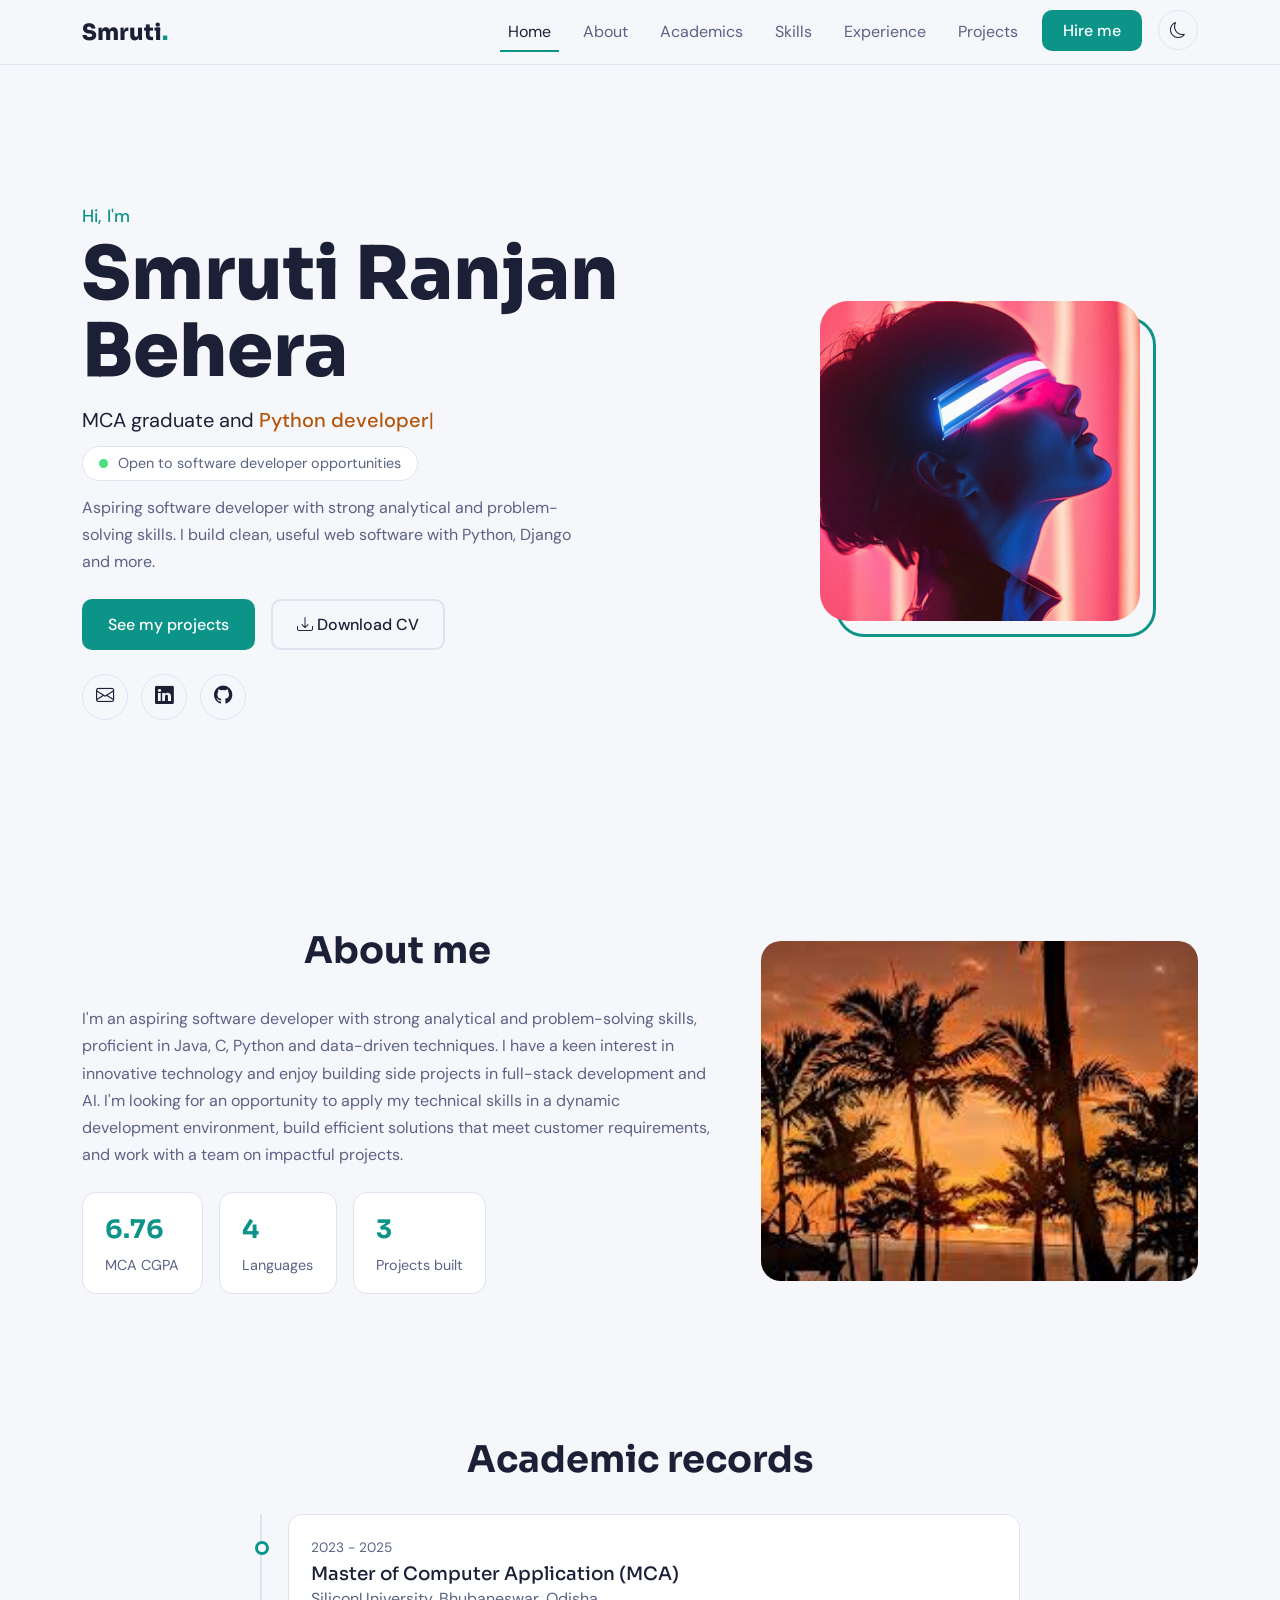
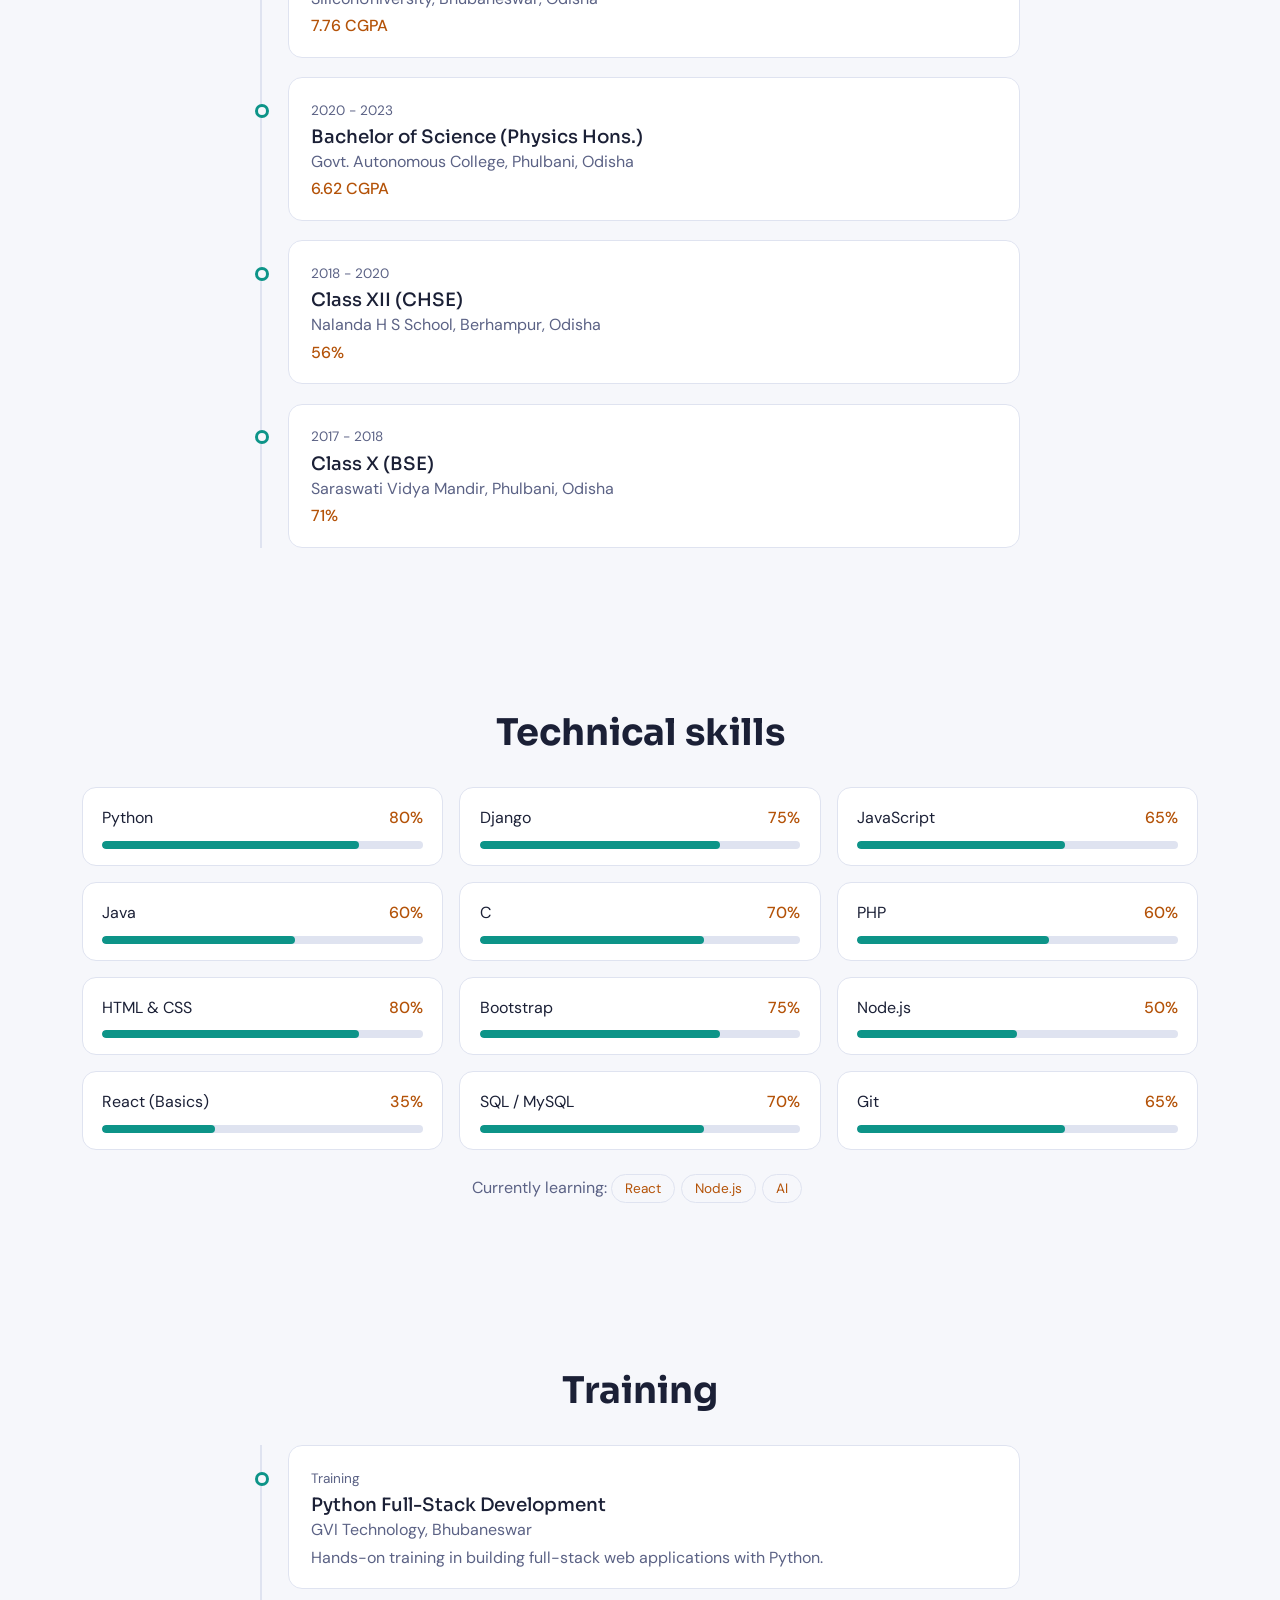
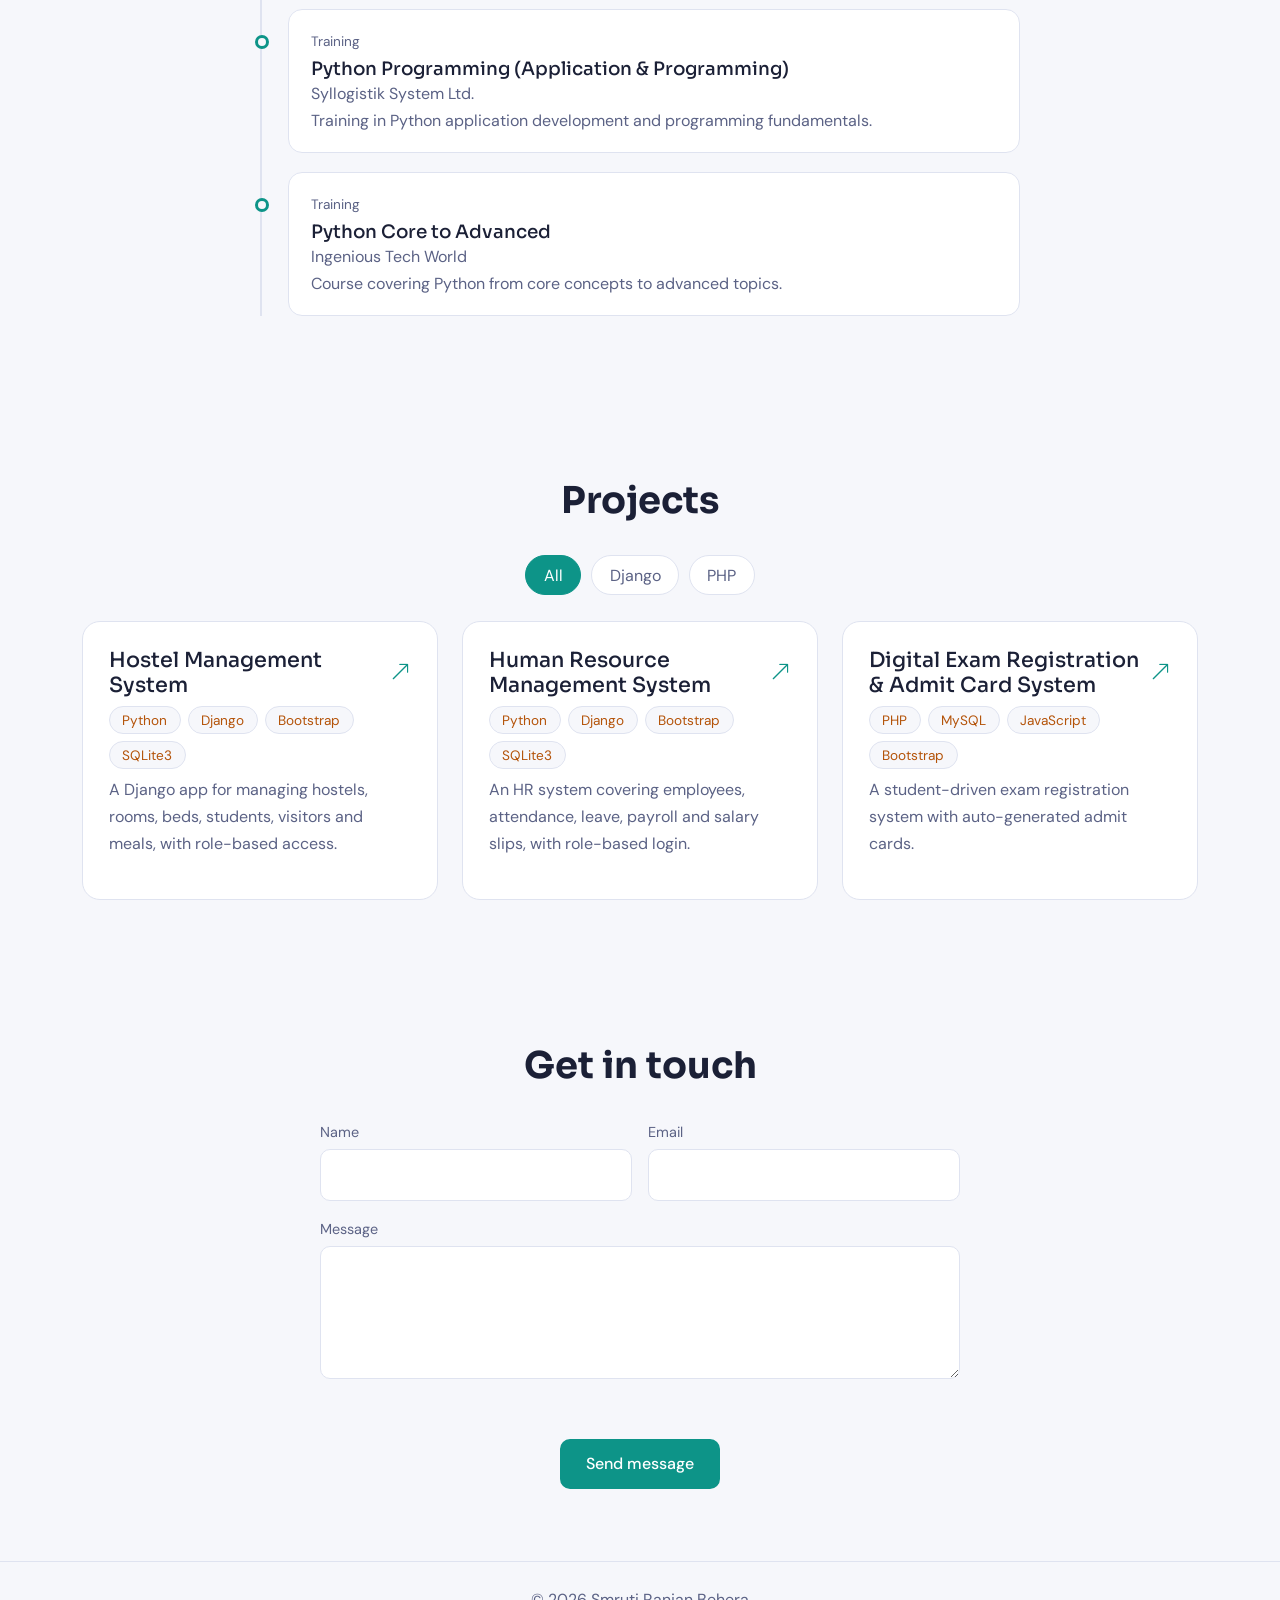
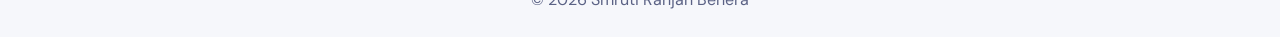
==== index.html @ 293eb4f3 "Add files via upload" ====
<!DOCTYPE html>
<html lang="en">
<head>
  <meta charset="UTF-8">
  <meta name="viewport" content="width=device-width, initial-scale=1.0">
  <title>Smruti Ranjan Behera | Portfolio</title>
  <meta name="description" content="Portfolio of Smruti Ranjan Behera: MCA graduate and aspiring software developer. Projects, skills and contact details.">
  <meta property="og:type" content="website">
  <meta property="og:title" content="Smruti Ranjan Behera | Portfolio">
  <meta property="og:description" content="MCA graduate and aspiring software developer. See my projects and get in touch.">
  <meta property="og:image" content="https://YOUR-SITE-URL/VR.jpg"> <!-- replace with your full site URL -->
  <meta name="theme-color" content="#0f1220">
  <link rel="icon" href="data:image/svg+xml,%3Csvg xmlns='http://www.w3.org/2000/svg' viewBox='0 0 100 100'%3E%3Crect width='100' height='100' rx='24' fill='%230f1220'/%3E%3Ctext x='50' y='68' font-size='58' font-family='Arial' font-weight='700' text-anchor='middle' fill='%235eead4'%3ES%3C/text%3E%3C/svg%3E">
  <link rel="preconnect" href="https://fonts.googleapis.com">
  <link rel="preconnect" href="https://fonts.gstatic.com" crossorigin>
  <link href="https://fonts.googleapis.com/css2?family=DM+Sans:wght@400;500&family=Sora:wght@600;700;800&display=swap" rel="stylesheet">
  <link href="https://cdn.jsdelivr.net/npm/bootstrap@5.3.3/dist/css/bootstrap.min.css" rel="stylesheet" integrity="sha384-QWTKZyjpPEjISv5WaRU9OFeRpok6YctnYmDr5pNlyT2bRjXh0JMhjY6hW+ALEwIH" crossorigin="anonymous">
  <link rel="stylesheet" href="https://cdn.jsdelivr.net/npm/bootstrap-icons@1.11.3/font/bootstrap-icons.min.css">
  <link rel="stylesheet" href="style.css">
</head>
<body>
  <nav class="navbar navbar-expand-lg sticky-top site-nav">
    <div class="container">
      <a class="navbar-brand" href="#home">Smruti<span>.</span></a>
      <button class="navbar-toggler" type="button" data-bs-toggle="collapse" data-bs-target="#nav" aria-controls="nav" aria-expanded="false" aria-label="Toggle navigation"><i class="bi bi-list"></i></button>
      <div class="collapse navbar-collapse" id="nav">
        <ul class="navbar-nav ms-auto gap-lg-3">
          <li class="nav-item"><a class="nav-link" href="#home">Home</a></li>
          <li class="nav-item"><a class="nav-link" href="#about">About</a></li>
          <li class="nav-item"><a class="nav-link" href="#academic">Academics</a></li>
          <li class="nav-item"><a class="nav-link" href="#skill">Skills</a></li>
          <li class="nav-item"><a class="nav-link" href="#experience">Experience</a></li>
          <li class="nav-item"><a class="nav-link" href="#project">Projects</a></li>
          <li class="nav-item"><a class="btn btn-main hire" href="#contact">Hire me</a></li>
          <li class="nav-item"><button id="theme" class="theme-btn" aria-label="Switch theme"><i class="bi bi-sun"></i></button></li>
        </ul>
      </div>
    </div>
  </nav>

  <header class="container hero" id="home">
    <div class="row align-items-center g-5">
      <div class="col-lg-7 order-2 order-lg-1 hero-copy">
        <p class="hello">Hi, I'm</p>
        <h1>Smruti Ranjan Behera</h1>
        <p class="role">MCA graduate and <span id="typed"></span><span class="cursor" aria-hidden="true">|</span></p>
        <p class="avail" id="avail"></p>
        <p class="intro" id="intro">Aspiring software developer with strong analytical and problem-solving skills. I build clean, useful web software with Python, Django and more.</p>
        <div class="d-flex flex-wrap gap-3 my-4">
          <a href="#project" class="btn btn-main">See my projects</a>
          <a href="CV.pdf" target="_blank" rel="noopener" class="btn btn-ghost"><i class="bi bi-download"></i> Download CV</a>
        </div>
        <div class="socials">
          <a href="mailto:smrutiranjanbehera834@gmail.com" aria-label="Email"><i class="bi bi-envelope"></i></a>
          <!-- <a href="tel:+917653018870" aria-label="Phone"><i class="bi bi-phone"></i></a> -->
          <a href="https://www.linkedin.com/in/smruti-ranjan-behera-b1a576214/" target="_blank" rel="noopener" aria-label="LinkedIn"><i class="bi bi-linkedin"></i></a>
          <a href="https://github.com/smruti030" target="_blank" rel="noopener" aria-label="GitHub"><i class="bi bi-github"></i></a>
        </div>
      </div>
      <div class="col-lg-5 order-1 order-lg-2 text-center">
        <div class="photo-frame"><img src="VR.jpg" alt="Portrait of Smruti Ranjan Behera"></div>
      </div>
    </div>
  </header>

  <section class="container block" id="about">
    <div class="row align-items-center g-5">
      <div class="col-lg-7">
        <h2>About me</h2>
        <p class="about-text">I'm an aspiring software developer with strong analytical and problem-solving skills, proficient in Java, C, Python and data-driven techniques. I have a keen interest in innovative technology and enjoy building side projects in full-stack development and AI. I'm looking for an opportunity to apply my technical skills in a dynamic development environment, build efficient solutions that meet customer requirements, and work with a team on impactful projects.</p>
        <div class="facts" id="facts-grid"></div>
      </div>
      <div class="col-lg-5 d-none d-md-block"><img src="nature.jpg" alt="Nature landscape" class="about-img"></div>
    </div>
  </section>

  <section class="container block" id="academic">
    <h2>Academic records</h2>
    <ol class="timeline">
      <li><span class="years">2023 - 2025</span><h3>Master of Computer Application (MCA)</h3><p>SiliconUniversity, Bhubaneswar, Odisha</p><b>7.76 CGPA</b></li>
      <li><span class="years">2020 - 2023</span><h3>Bachelor of Science (Physics Hons.)</h3><p>Govt. Autonomous College, Phulbani, Odisha</p><b>6.62 CGPA</b></li>
      <li><span class="years">2018 - 2020</span><h3>Class XII (CHSE)</h3><p>Nalanda H S School, Berhampur, Odisha</p><b>56%</b></li>
      <li><span class="years">2017 - 2018</span><h3>Class X (BSE)</h3><p>Saraswati Vidya Mandir, Phulbani, Odisha</p><b>71%</b></li>
    </ol>
  </section>

  <section class="container block" id="skill">
    <h2>Technical skills</h2>
    <div class="row g-3" id="skills-grid"></div>
    <p class="learning" id="learning"></p>
  </section>

  <section class="container block" id="experience">
    <h2>Training</h2>
    <ol class="timeline" id="exp-list"></ol>
  </section>

  <section class="container block" id="project">
    <h2>Projects</h2>
    <div class="filters" id="filters"></div>
    <div class="row g-4" id="projects-grid"></div>
    <div id="gh-wrap" class="mt-5" hidden>
      <h3 class="sub">Latest on GitHub</h3>
      <div class="row g-3" id="gh-grid"></div>
    </div>
  </section>

  <section class="container block" id="testimonials">
    <h2>What people say</h2>
    <div class="row g-4" id="quotes"></div>
  </section>

  <section class="container block" id="contact">
    <h2>Get in touch</h2>
    <form id="contact-form" class="contact" novalidate>
      <div class="row g-3">
        <div class="col-md-6"><label for="cname">Name</label><input id="cname" required></div>
        <div class="col-md-6"><label for="cmail">Email</label><input id="cmail" type="email" required></div>
        <div class="col-12"><label for="cmsg">Message</label><textarea id="cmsg" rows="4" required></textarea></div>
      </div>
      <p id="form-msg" class="form-msg" role="status"></p>
      <button class="btn btn-main" type="submit">Send message</button>
    </form>
  </section>

  <div class="modal fade" id="projModal" tabindex="-1" aria-hidden="true"><div class="modal-dialog modal-dialog-centered"><div class="modal-content">
    <div class="modal-header"><h3 class="modal-title" id="pm-title"></h3><button type="button" class="btn-close" data-bs-dismiss="modal" aria-label="Close"></button></div>
    <div class="modal-body"><div id="pm-tags"></div><p id="pm-text"></p></div>
    <div class="modal-footer"><a id="pm-live" class="btn btn-main" target="_blank" rel="noopener">Live demo</a><a id="pm-code" class="btn btn-ghost" target="_blank" rel="noopener"><i class="bi bi-github"></i> Code</a></div>
  </div></div></div>

  <footer class="text-center py-4"><p>&copy; <span id="year">2025</span> Smruti Ranjan Behera</p></footer>
  <button id="toTop" aria-label="Back to top"><i class="bi bi-arrow-up"></i></button>

  <script src="https://cdn.jsdelivr.net/npm/bootstrap@5.3.3/dist/js/bootstrap.bundle.min.js" integrity="sha384-YvpcrYf0tY3lHB60NNkmXc5s9fDVZLESaAA55NDzOxhy9GkcIdslK1eN7N6jIeHz" crossorigin="anonymous"></script>
  <script src="data.js"></script>
  <script src="script.js"></script>
</body>
</html>
---- style.css ----
:root {
  --bg: #0f1220; --surface: #171b2e; --line: #262b45;
  --text: #e8eaf6; --muted: #9aa0bf;
  --mint: #5eead4; --amber: #fbbf24;
}
html { scroll-behavior: smooth; scroll-padding-top: 72px; }
body { background: var(--bg); color: var(--text); font-family: "DM Sans", sans-serif; line-height: 1.7; }
h1, h2, h3, .navbar-brand { font-family: "Sora", sans-serif; }
a { color: inherit; }
:focus-visible { outline: 2px solid var(--mint); outline-offset: 3px; }

/* Nav */
.site-nav { background: rgba(15,18,32,.88); backdrop-filter: blur(10px); border-bottom: 1px solid var(--line); }
.navbar-brand { color: #fff; font-weight: 800; font-size: 1.4rem; }
.site-nav .navbar-brand, .site-nav .navbar-brand:hover, .site-nav .navbar-brand:focus { color: var(--text); }
.navbar-brand span { color: var(--mint); }
.navbar-toggler { color: #fff; font-size: 1.8rem; border: 0; padding: 0; }
.navbar-toggler:focus { box-shadow: none; }
.site-nav .nav-link { color: var(--muted); position: relative; transition: color .25s; }
.site-nav .nav-link::after { content: ""; position: absolute; left: 0; bottom: 2px; height: 2px; width: 0; background: var(--mint); transition: width .3s; }
.site-nav .nav-link:hover, .site-nav .nav-link.active { color: #fff; }
.site-nav .nav-link:hover::after, .site-nav .nav-link.active::after { width: 100%; }

/* Hero */
.hero { min-height: 88vh; display: flex; align-items: center; padding-block: 3rem; }
.hello { color: var(--mint); font-weight: 500; margin: 0; font-size: 1.1rem; }
.hero h1 { font-size: clamp(2.6rem, 7vw, 4.6rem); font-weight: 800; line-height: 1.05; margin: .2rem 0 .8rem; }
.role { font-size: 1.25rem; margin-bottom: .6rem; }
#typed { color: var(--amber); font-weight: 500; }
.cursor { color: var(--amber); animation: blink 1s steps(1) infinite; }
@keyframes blink { 50% { opacity: 0; } }
.intro { color: var(--muted); max-width: 46ch; }
.hero-copy > * { animation: rise .7s ease both; }
.hero-copy > *:nth-child(2) { animation-delay: .08s; } .hero-copy > *:nth-child(3) { animation-delay: .16s; }
.hero-copy > *:nth-child(4) { animation-delay: .24s; } .hero-copy > *:nth-child(5) { animation-delay: .32s; } .hero-copy > *:nth-child(6) { animation-delay: .4s; }
@keyframes rise { from { opacity: 0; transform: translateY(18px); } }

.btn-main, .btn-ghost { padding: .7rem 1.5rem; border-radius: 10px; font-weight: 500; transition: transform .25s, box-shadow .25s, background .25s, color .25s; }
.btn-main { background: var(--mint); color: #08241f; border: 2px solid var(--mint); }
.btn-main:hover { background: var(--mint); color: #08241f; transform: translateY(-3px); box-shadow: 0 8px 22px rgba(94,234,212,.3); }
.btn-ghost { color: var(--text); border: 2px solid var(--line); }
.btn-ghost:hover { color: var(--mint); border-color: var(--mint); transform: translateY(-3px); }

.socials { display: flex; gap: .8rem; }
.socials a { width: 46px; height: 46px; display: grid; place-items: center; border-radius: 50%; border: 1px solid var(--line); font-size: 1.15rem; text-decoration: none; transition: transform .25s, background .25s, color .25s, border-color .25s; }
.socials a:hover { background: var(--amber); border-color: var(--amber); color: #2b1f00; transform: translateY(-4px) rotate(-6deg); }

.photo-frame { position: relative; display: inline-block; width: min(320px, 78vw); aspect-ratio: 1; }
.photo-frame::before { content: ""; position: absolute; inset: 0; border: 3px solid var(--mint); border-radius: 28px; transform: translate(16px, 16px); transition: transform .35s; }
.photo-frame img { position: relative; width: 100%; height: 100%; object-fit: cover; border-radius: 28px; transition: transform .35s; }
.photo-frame:hover::before { transform: translate(8px, 8px); }
.photo-frame:hover img { transform: translate(-6px, -6px); }

/* Sections */
.block { padding-block: 4.5rem; }
.block h2 { font-weight: 700; font-size: clamp(1.7rem, 4vw, 2.3rem); margin-bottom: 2rem; }
.about-text { color: var(--muted); max-width: 62ch; }
.about-img { width: 100%; height: 340px; object-fit: cover; border-radius: 20px; transition: transform .4s; }
.about-img:hover { transform: scale(1.03) rotate(-1deg); }
.facts { display: flex; flex-wrap: wrap; gap: 1rem; margin-top: 1.5rem; }
.facts div { background: var(--surface); border: 1px solid var(--line); border-radius: 14px; padding: .9rem 1.4rem; transition: transform .25s, border-color .25s; }
.facts div:hover { transform: translateY(-4px); border-color: var(--mint); }
.facts strong { display: block; font-family: "Sora", sans-serif; font-size: 1.6rem; color: var(--mint); }
.facts span { color: var(--muted); font-size: .9rem; }

/* Academic timeline */
.timeline { list-style: none; margin: 0; padding: 0 0 0 1.6rem; border-left: 2px solid var(--line); }
.timeline li { position: relative; background: var(--surface); border: 1px solid var(--line); border-radius: 14px; padding: 1.1rem 1.4rem; margin-bottom: 1.2rem; transition: transform .25s, border-color .25s; }
.timeline li::before { content: ""; position: absolute; left: -2.1rem; top: 1.6rem; width: 14px; height: 14px; border-radius: 50%; background: var(--bg); border: 3px solid var(--mint); transition: background .25s; }
.timeline li:hover { transform: translateX(8px); border-color: var(--mint); }
.timeline li:hover::before { background: var(--mint); }
.timeline h3 { font-size: 1.15rem; margin: .2rem 0 0; }
.timeline p { margin: 0; color: var(--muted); }
.timeline b { color: var(--amber); font-weight: 500; }
.years { color: var(--muted); font-size: .85rem; }

/* Skills */
.skill { background: var(--surface); border: 1px solid var(--line); border-radius: 14px; padding: 1rem 1.2rem; height: 100%; transition: transform .25s, border-color .25s; }
.skill:hover { transform: translateY(-5px); border-color: var(--amber); }
.skill-top { display: flex; justify-content: space-between; margin-bottom: .6rem; }
.skill-top b { color: var(--amber); font-weight: 500; }
.bar { height: 8px; border-radius: 8px; background: var(--line); overflow: hidden; }
.bar i { display: block; height: 100%; width: 0; background: var(--mint); border-radius: 8px; transition: width 1.2s cubic-bezier(.2,.8,.2,1); }

/* Projects */
.project-card { display: block; height: 100%; background: var(--surface); border: 1px solid var(--line); border-radius: 18px; padding: 1.6rem; text-decoration: none; transition: transform .3s, border-color .3s, box-shadow .3s; }
.project-card:hover { transform: translateY(-8px); border-color: var(--mint); box-shadow: 0 16px 32px rgba(0,0,0,.35); }
.project-card h3 { font-size: 1.3rem; display: flex; justify-content: space-between; align-items: center; }
.project-card h3 i { color: var(--mint); transition: transform .3s; }
.project-card:hover h3 i { transform: translate(4px, -4px); }
.project-card p { color: var(--muted); }
.tag { display: inline-block; background: var(--bg); border: 1px solid var(--line); color: var(--amber); border-radius: 20px; padding: .1rem .8rem; font-size: .85rem; margin: 0 .4rem .4rem 0; }

footer { border-top: 1px solid var(--line); color: var(--muted); }
footer p { margin: 0; }
#toTop { position: fixed; right: 1.2rem; bottom: 1.2rem; width: 46px; height: 46px; border-radius: 50%; border: 0; background: var(--mint); color: #08241f; font-size: 1.2rem; display: none; transition: transform .25s; }
#toTop.show { display: block; } #toTop:hover { transform: translateY(-4px); }

@media (max-width: 991px) {
  .hero { min-height: auto; } .hero-copy { text-align: center; } .intro { margin-inline: auto; }
  .hero-copy .d-flex, .socials { justify-content: center; }
  .site-nav .navbar-collapse { padding-bottom: .8rem; }
}
@media (max-width: 575px) { .block { padding-block: 3rem; } .timeline { padding-left: 1.2rem; } .timeline li::before { left: -1.7rem; } }
@media (prefers-reduced-motion: reduce) {
  html { scroll-behavior: auto; } * { animation: none !important; transition: none !important; }
  .bar i { width: var(--w) !important; }
}

/* ===== Light theme ===== */
[data-theme="light"] { --bg: #f6f7fb; --surface: #ffffff; --line: #dfe3f0; --text: #1b2036; --muted: #5b6285; --mint: #0d9488; --amber: #b45309; }
[data-theme="light"] .site-nav { background: rgba(246,247,251,.9); }
[data-theme="light"] .navbar-brand, [data-theme="light"] .site-nav .nav-link:hover, [data-theme="light"] .site-nav .nav-link.active { color: var(--text); }
[data-theme="light"] .navbar-toggler { color: var(--text); }
[data-theme="light"] .btn-main, [data-theme="light"] .btn-main:hover, [data-theme="light"] #toTop { color: #fff; }
[data-theme="light"] .socials a:hover { color: #fff; }
.theme-btn { background: none; border: 1px solid var(--line); color: var(--text); width: 40px; height: 40px; border-radius: 50%; transition: transform .3s, border-color .25s; }
.theme-btn:hover { transform: rotate(25deg); border-color: var(--amber); }
body, .site-nav, .skill, .timeline li, .project-card, .facts div { transition: background-color .35s, color .35s, border-color .25s, transform .25s; }

/* ===== Project filters, GitHub, modal ===== */
.filters { display: flex; flex-wrap: wrap; gap: .6rem; margin-bottom: 1.6rem; }
.filters button { background: var(--surface); color: var(--muted); border: 1px solid var(--line); border-radius: 20px; padding: .35rem 1.1rem; transition: all .25s; }
.filters button:hover { color: var(--text); border-color: var(--mint); }
.filters button.on { background: var(--mint); border-color: var(--mint); color: #08241f; }
[data-theme="light"] .filters button.on { color: #fff; }
.project-card { cursor: pointer; }
.project-card.out { display: none; }
.sub { font-size: 1.2rem; margin-bottom: 1rem; }
.gh-card { display: block; height: 100%; background: var(--surface); border: 1px solid var(--line); border-radius: 14px; padding: 1rem 1.2rem; text-decoration: none; transition: transform .25s, border-color .25s; }
.gh-card:hover { transform: translateY(-5px); border-color: var(--amber); }
.gh-card b { color: var(--mint); display: block; } .gh-card p { color: var(--muted); font-size: .9rem; margin: .3rem 0; } .gh-card small { color: var(--amber); }
.modal-content { background: var(--surface); color: var(--text); border: 1px solid var(--line); border-radius: 18px; }
.modal-header, .modal-footer { border-color: var(--line); }
[data-bs-theme] .btn-close, .btn-close { filter: invert(.6); }
[data-theme="light"] .btn-close { filter: none; }

/* ===== Contact form ===== */
.contact { max-width: 640px; }
.contact label { display: block; color: var(--muted); font-size: .9rem; margin-bottom: .3rem; }
.contact input, .contact textarea { width: 100%; background: var(--surface); color: var(--text); border: 1px solid var(--line); border-radius: 10px; padding: .7rem 1rem; font: inherit; transition: border-color .25s, box-shadow .25s; }
.contact input:focus, .contact textarea:focus { outline: none; border-color: var(--mint); box-shadow: 0 0 0 3px rgba(94,234,212,.2); }
.contact .bad { border-color: #f87171; }
.form-msg { min-height: 1.6rem; margin: .8rem 0; color: var(--amber); }

/* ===== Center the contact section ===== */
#contact h2 { text-align: center; }
#contact .contact { margin-inline: auto; text-align: center; }
#contact .contact label { text-align: left; }
#contact .contact input, #contact .contact textarea { text-align: left; }

/* ===== Round 3 additions ===== */
.block h2 { text-align: center; }
.filters { justify-content: center; }
.timeline { max-width: 760px; margin-inline: auto; }
.sub { text-align: center; }

.avail { display: inline-flex; align-items: center; gap: .6rem; background: var(--surface); border: 1px solid var(--line); border-radius: 20px; padding: .25rem 1rem; font-size: .9rem; color: var(--muted); margin-bottom: .8rem; }
.avail:empty { display: none; }
.dot { width: 9px; height: 9px; border-radius: 50%; background: #4ade80; box-shadow: 0 0 0 0 rgba(74,222,128,.6); animation: pulse 2s infinite; }
@keyframes pulse { 70% { box-shadow: 0 0 0 9px rgba(74,222,128,0); } 100% { box-shadow: 0 0 0 0 rgba(74,222,128,0); } }

.hire { padding: .4rem 1.2rem; }
@media (max-width: 991px) { .hire { display: inline-block; margin: .4rem 0; } }

.learning { text-align: center; color: var(--muted); margin-top: 1.5rem; }
.learning:empty { display: none; }

.pimg { width: 100%; height: 170px; object-fit: cover; border-radius: 12px; margin-bottom: 1rem; transition: transform .4s; }
.project-card { overflow: hidden; }
.project-card:hover .pimg { transform: scale(1.04); }
.more { color: var(--mint); font-size: .9rem; text-decoration: none; }
.more:hover { text-decoration: underline; }

.quote { margin: 0; height: 100%; background: var(--surface); border: 1px solid var(--line); border-radius: 18px; padding: 1.6rem; transition: transform .3s, border-color .3s; }
.quote:hover { transform: translateY(-6px); border-color: var(--amber); }
.quote blockquote { margin: 0 0 1rem; position: relative; padding-top: 1.4rem; color: var(--text); }
.quote blockquote::before { content: "\201C"; position: absolute; top: -.5rem; left: 0; font: 800 3rem "Sora", sans-serif; color: var(--mint); line-height: 1; }
.quote figcaption b { display: block; } .quote figcaption span { color: var(--muted); font-size: .9rem; }
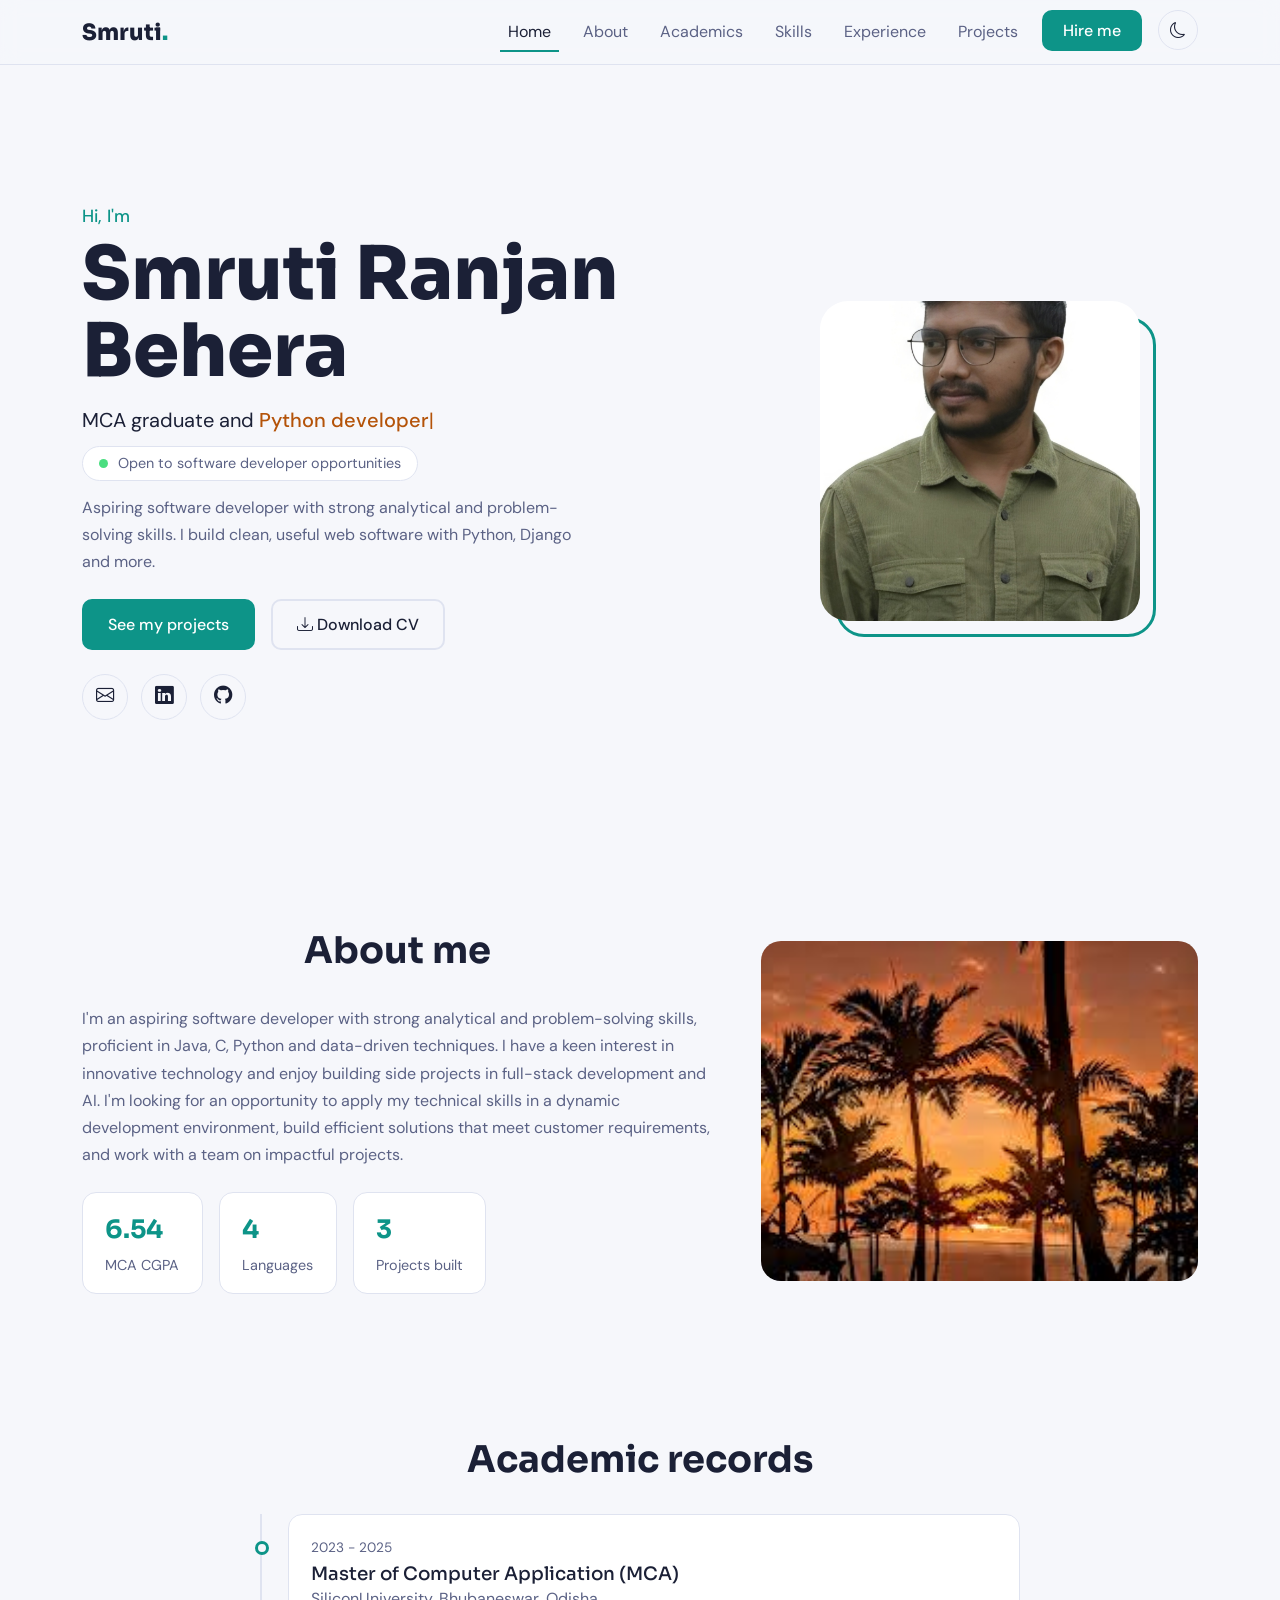
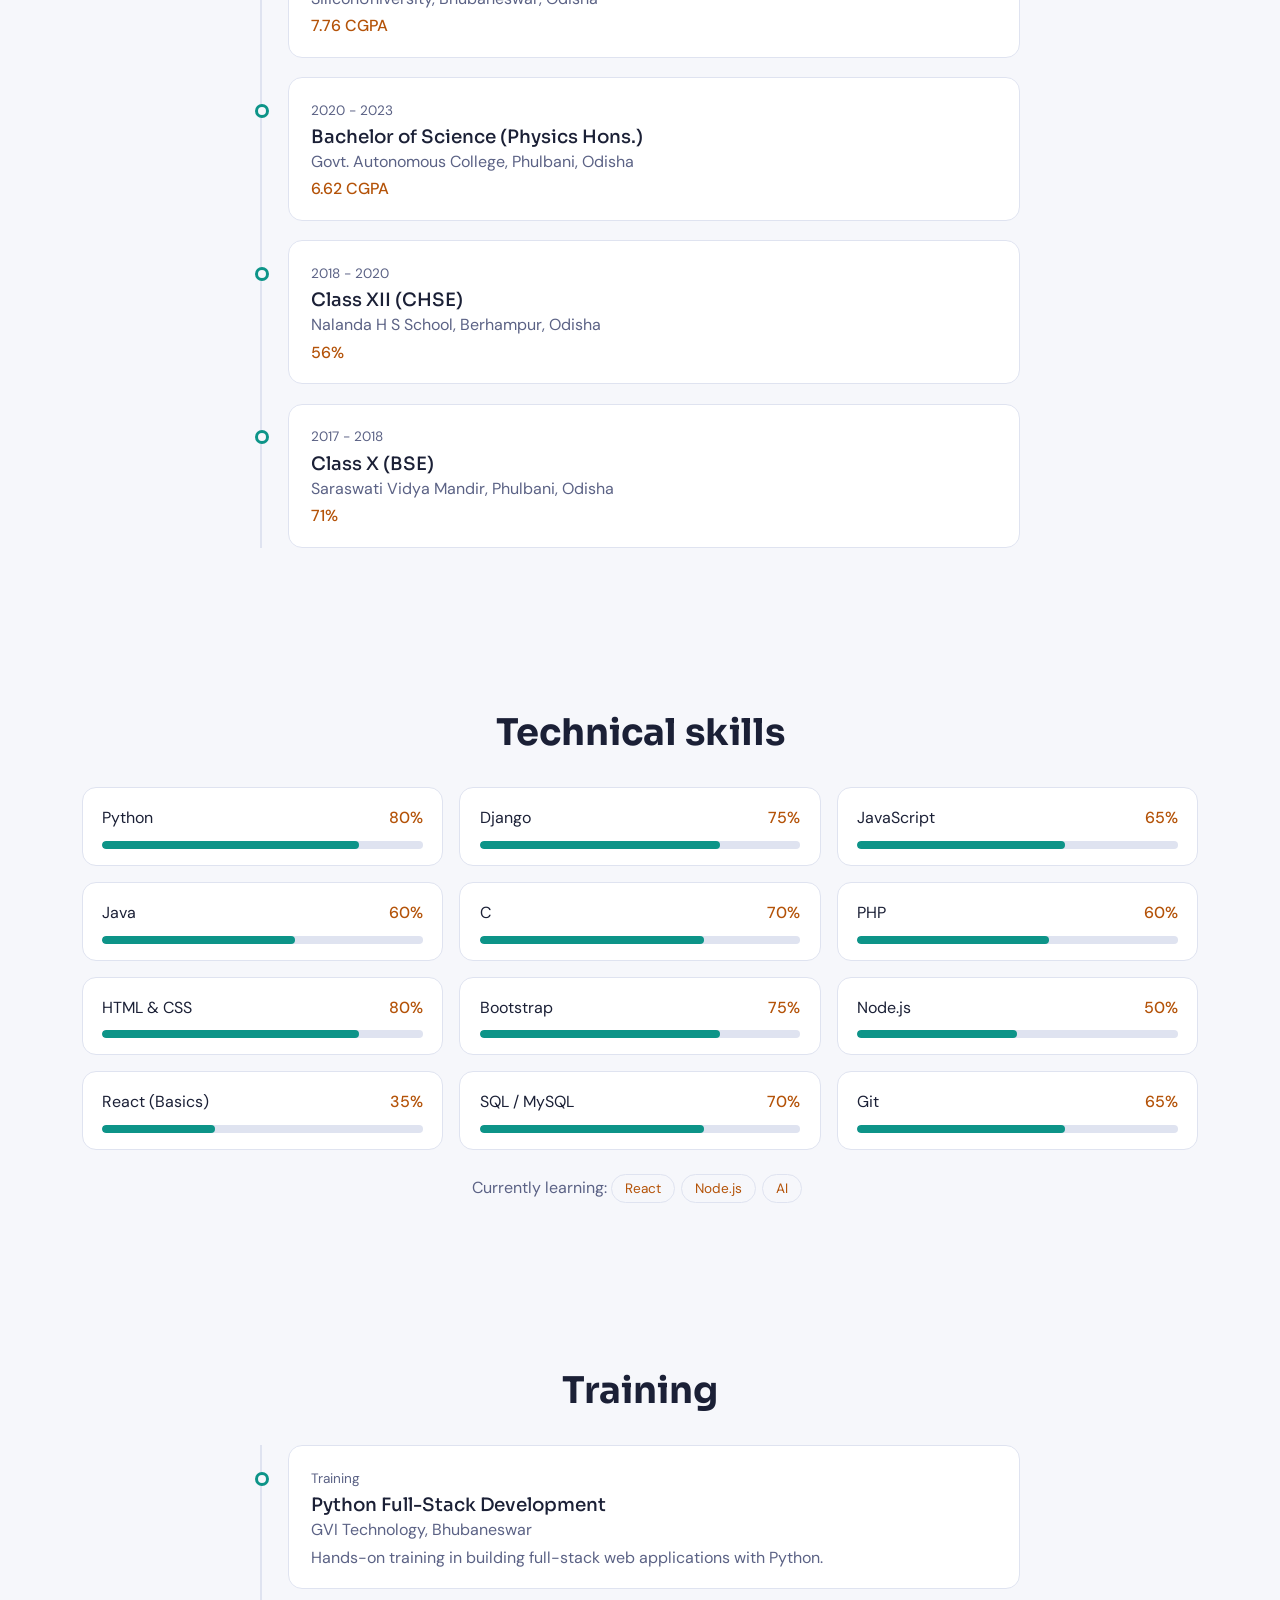
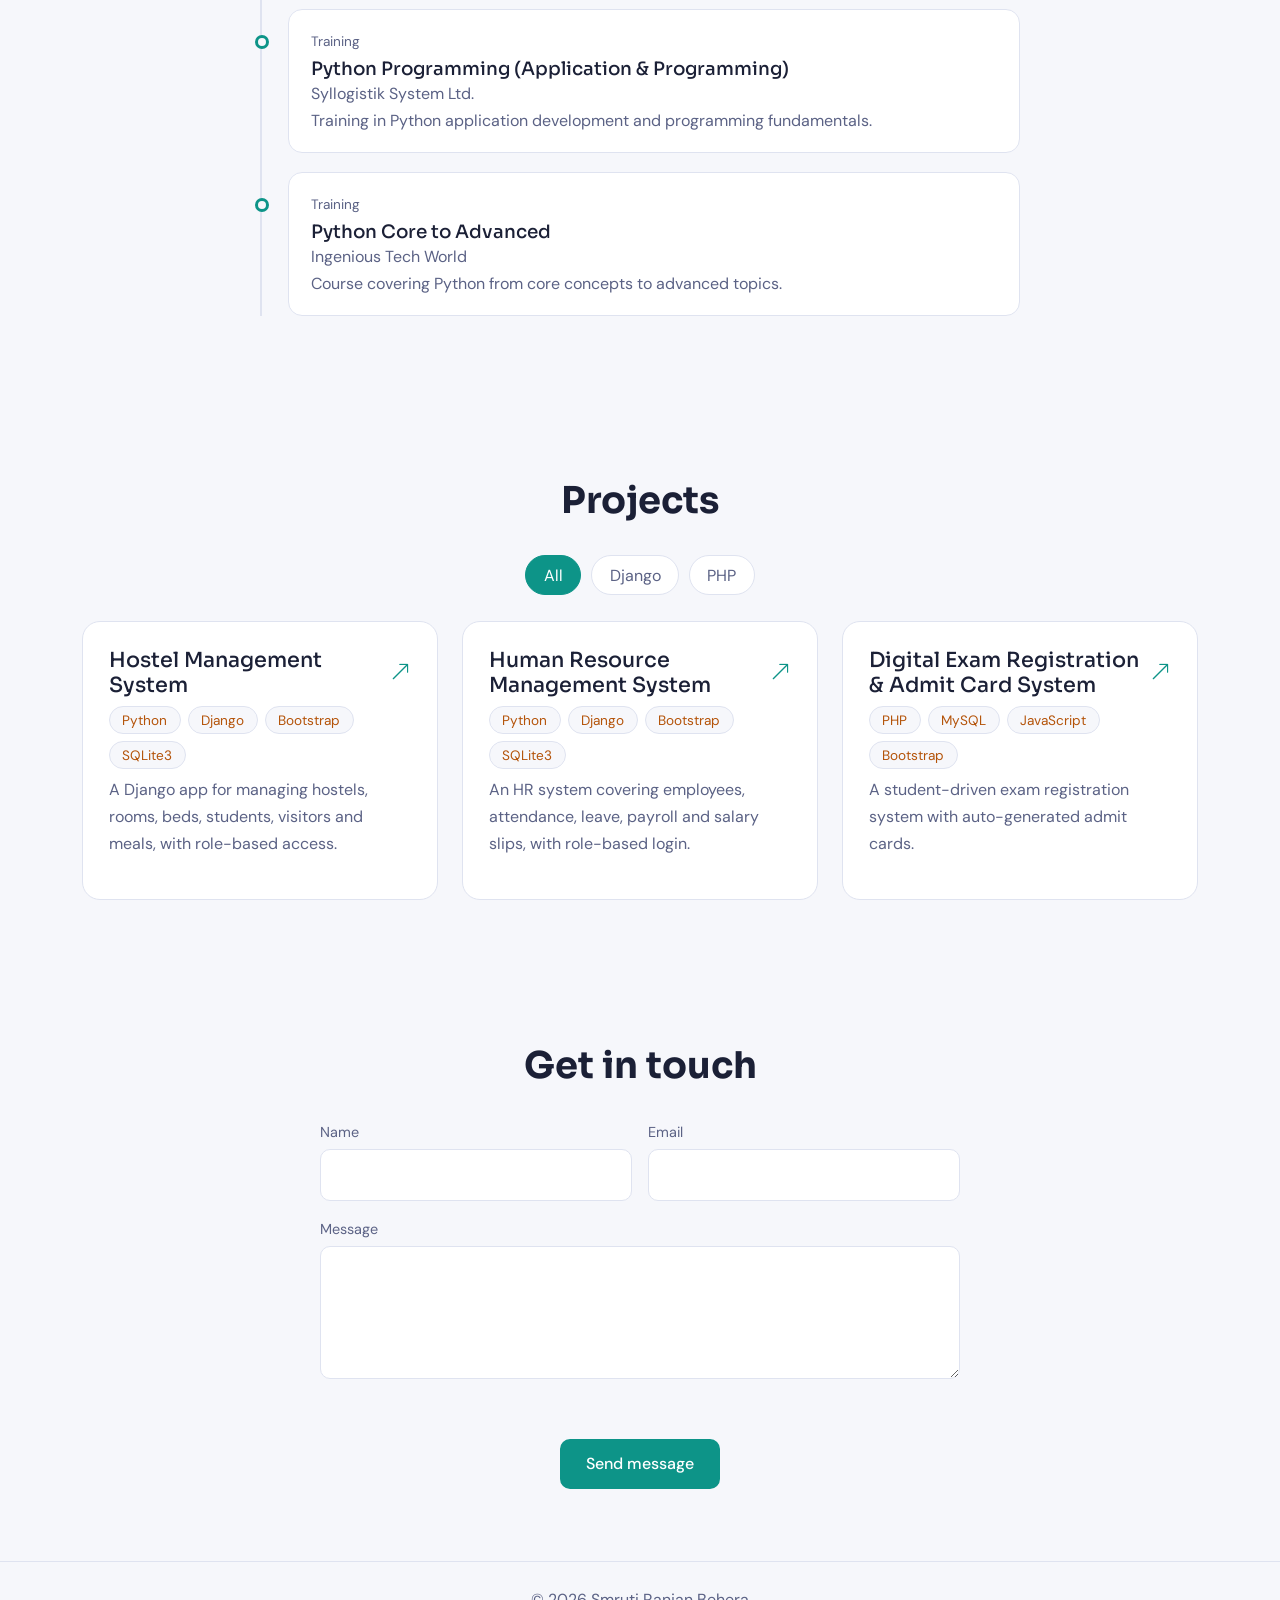
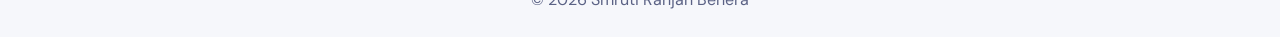
==== commit 3ade776e: "Fix HTML encoding issues in index.html" ====
--- a/index.html
+++ b/index.html
@@ -8,7 +8,7 @@
   <meta property="og:type" content="website">
   <meta property="og:title" content="Smruti Ranjan Behera | Portfolio">
   <meta property="og:description" content="MCA graduate and aspiring software developer. See my projects and get in touch.">
-  <meta property="og:image" content="https://YOUR-SITE-URL/VR.jpg"> <!-- replace with your full site URL -->
+  <meta property="og:image" content="https://smruti030.github.io/VR.jpg"> <!-- replace with your full site URL -->
   <meta name="theme-color" content="#0f1220">
   <link rel="icon" href="data:image/svg+xml,%3Csvg xmlns='http://www.w3.org/2000/svg' viewBox='0 0 100 100'%3E%3Crect width='100' height='100' rx='24' fill='%230f1220'/%3E%3Ctext x='50' y='68' font-size='58' font-family='Arial' font-weight='700' text-anchor='middle' fill='%235eead4'%3ES%3C/text%3E%3C/svg%3E">
   <link rel="preconnect" href="https://fonts.googleapis.com">
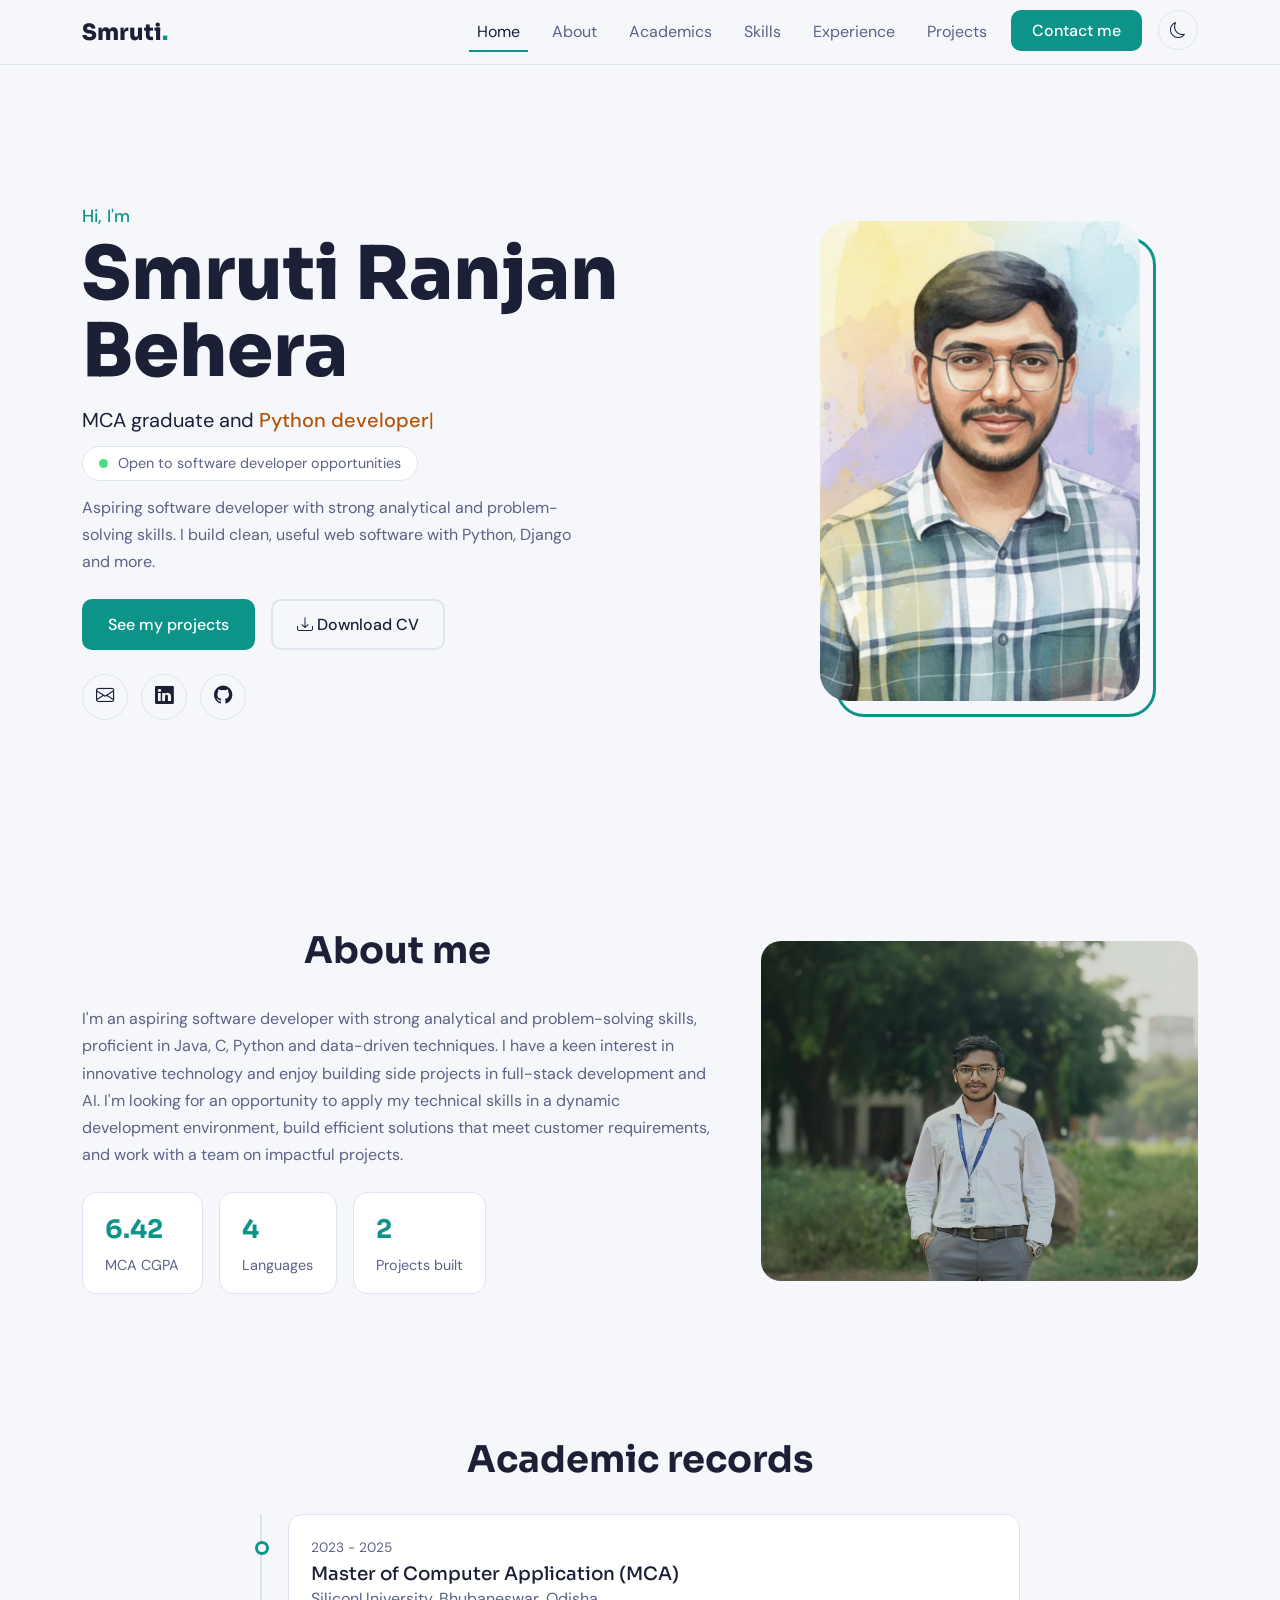
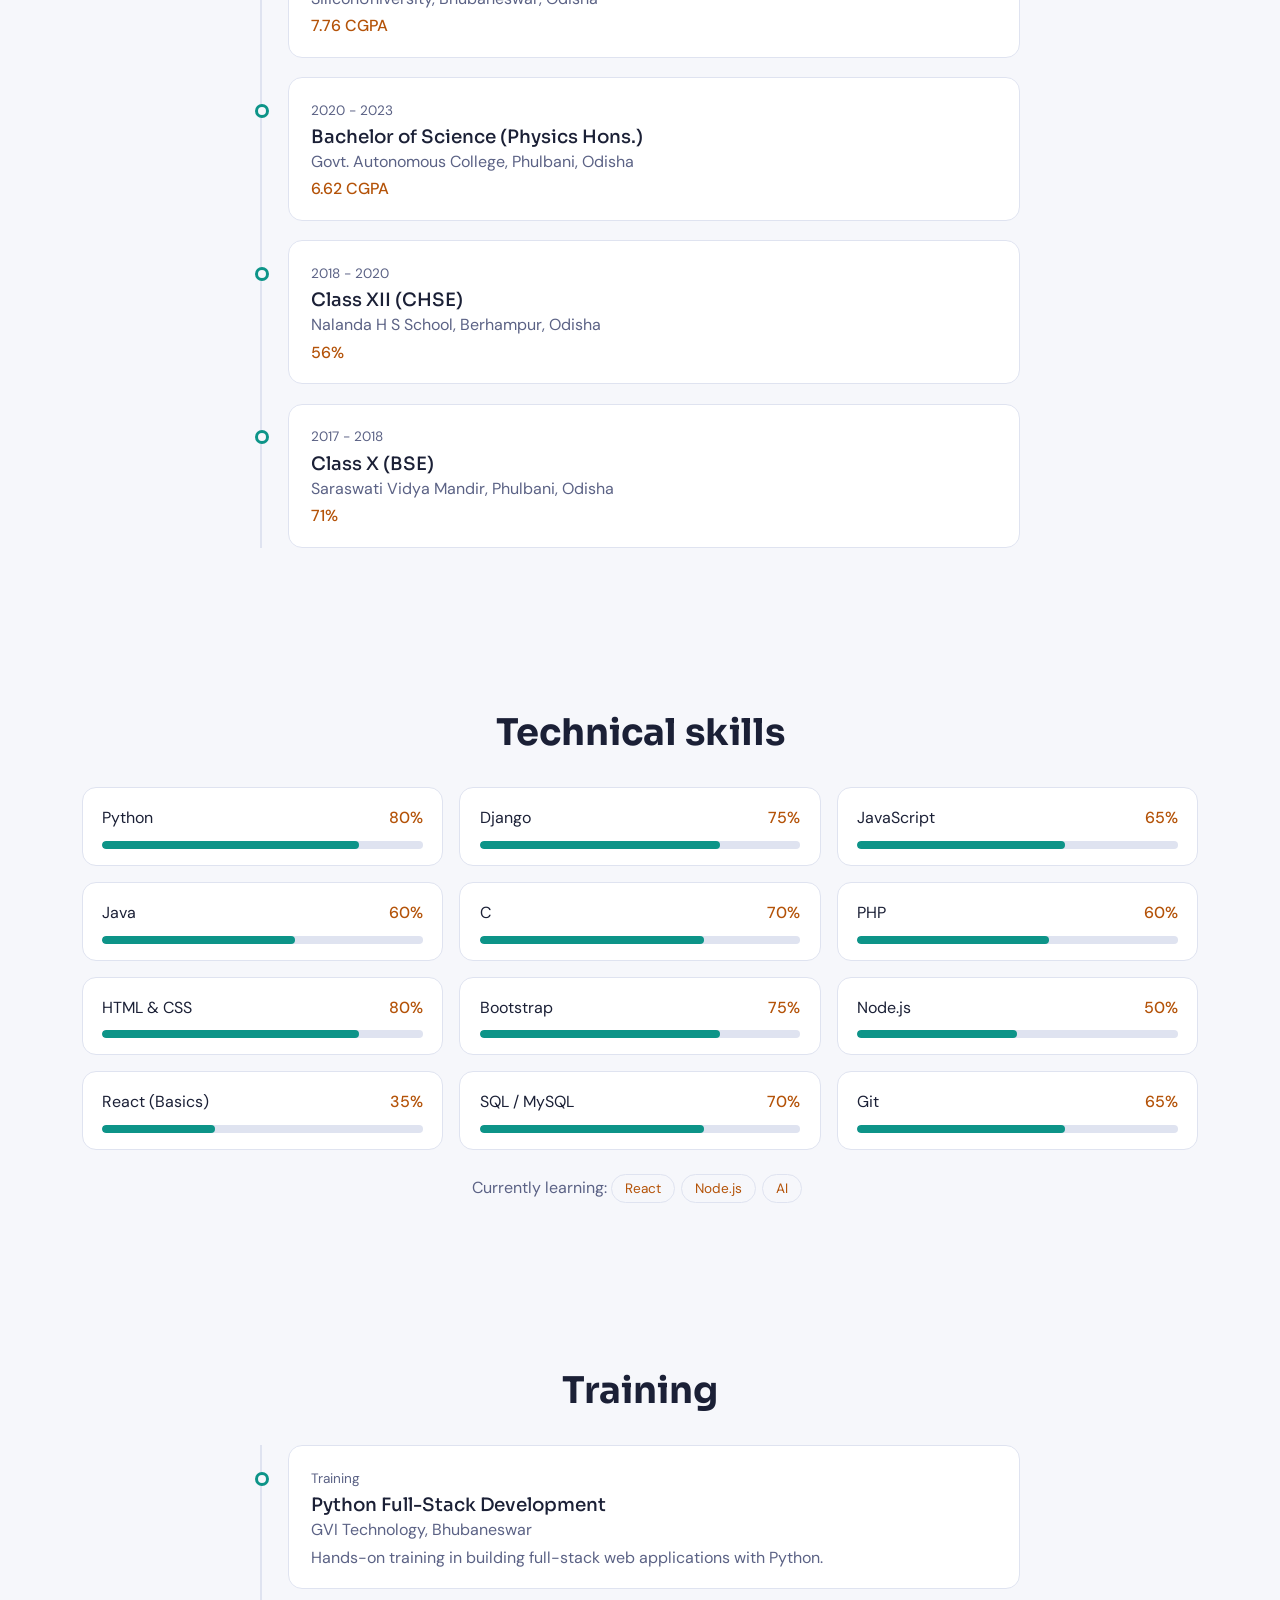
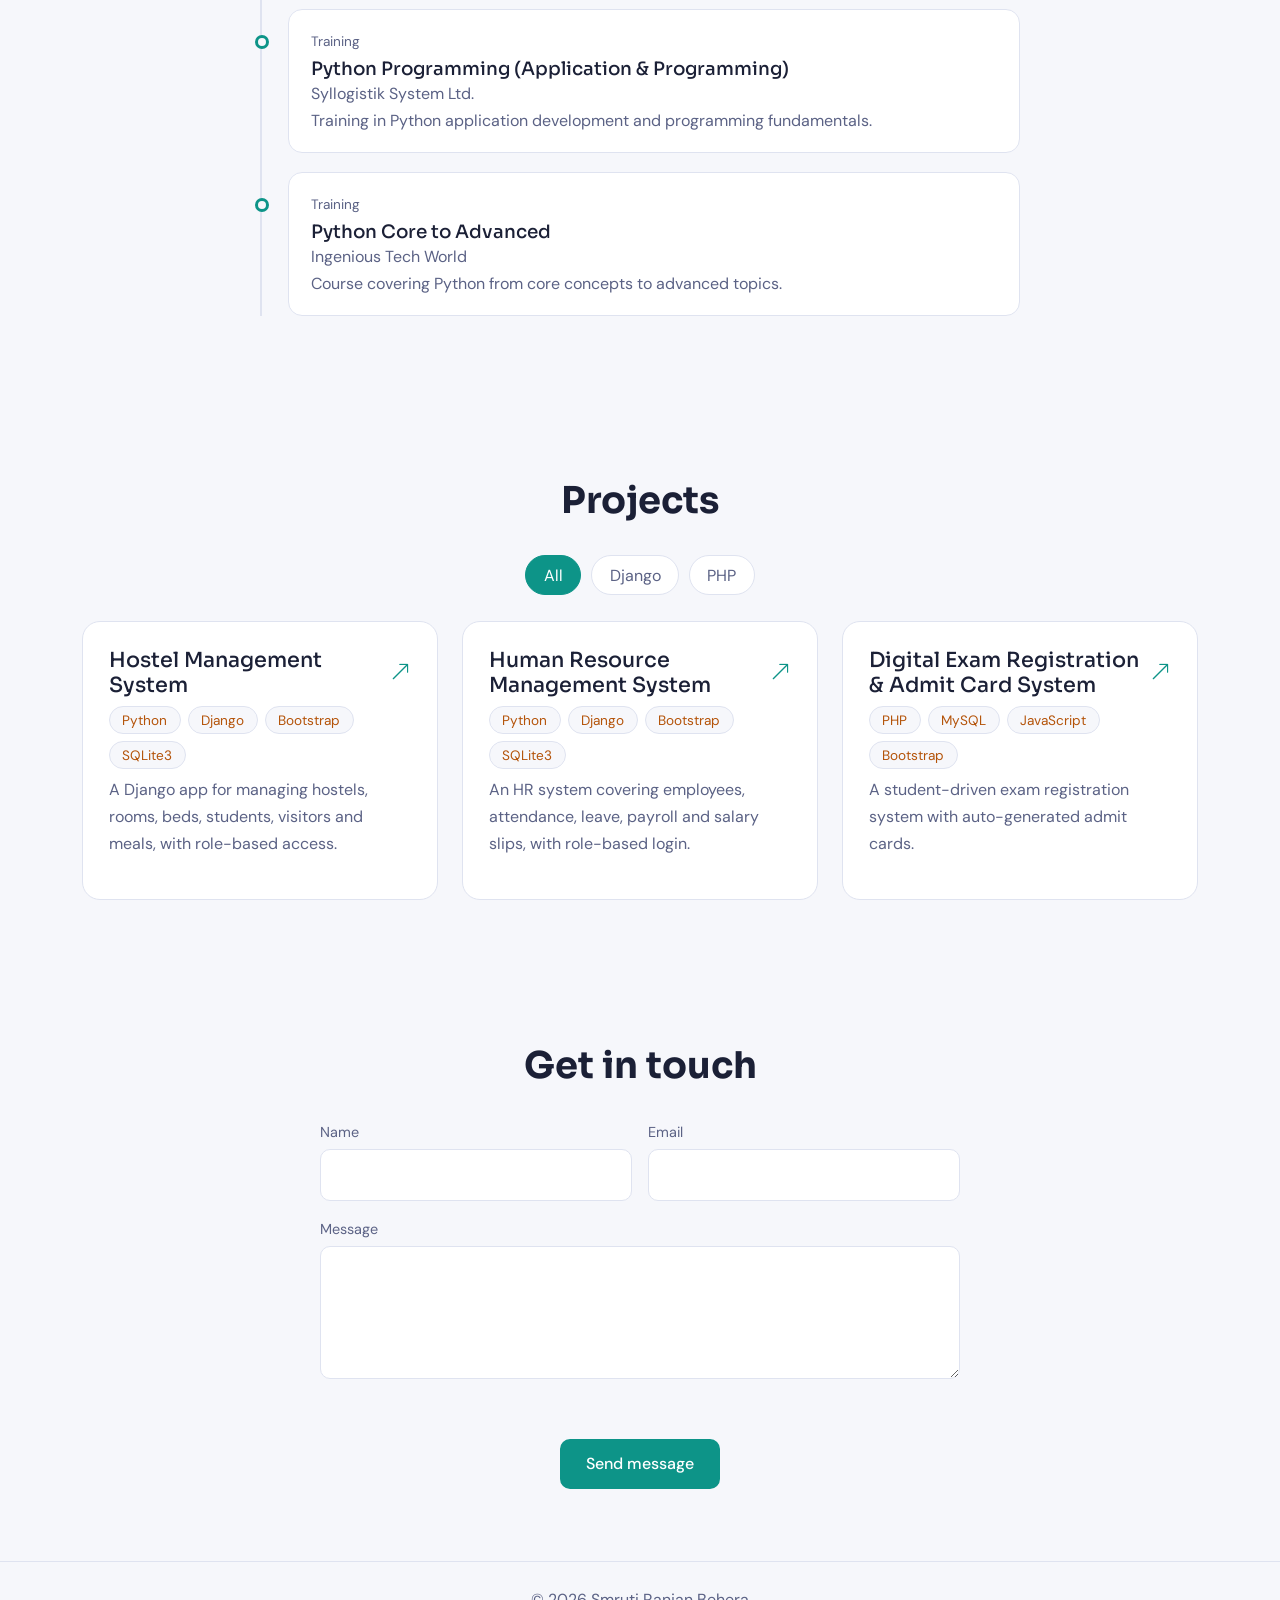
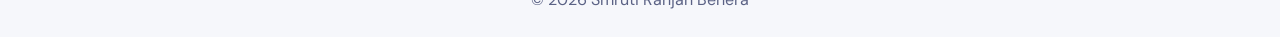
==== commit fc8e2e83: "Update index.html" ====
--- a/index.html
+++ b/index.html
@@ -31,7 +31,7 @@
           <li class="nav-item"><a class="nav-link" href="#skill">Skills</a></li>
           <li class="nav-item"><a class="nav-link" href="#experience">Experience</a></li>
           <li class="nav-item"><a class="nav-link" href="#project">Projects</a></li>
-          <li class="nav-item"><a class="btn btn-main hire" href="#contact">Hire me</a></li>
+          <li class="nav-item"><a class="btn btn-main hire" href="#contact">Contact me</a></li>
           <li class="nav-item"><button id="theme" class="theme-btn" aria-label="Switch theme"><i class="bi bi-sun"></i></button></li>
         </ul>
       </div>
--- a/style.css
+++ b/style.css
@@ -50,6 +50,8 @@
 .photo-frame img { position: relative; width: 100%; height: 100%; object-fit: cover; border-radius: 28px; transition: transform .35s; }
 .photo-frame:hover::before { transform: translate(8px, 8px); }
 .photo-frame:hover img { transform: translate(-6px, -6px); }
+.photo-frame { aspect-ratio: 2 / 3; }
+.photo-frame img { object-position: center top; }
 
 /* Sections */
 .block { padding-block: 4.5rem; }
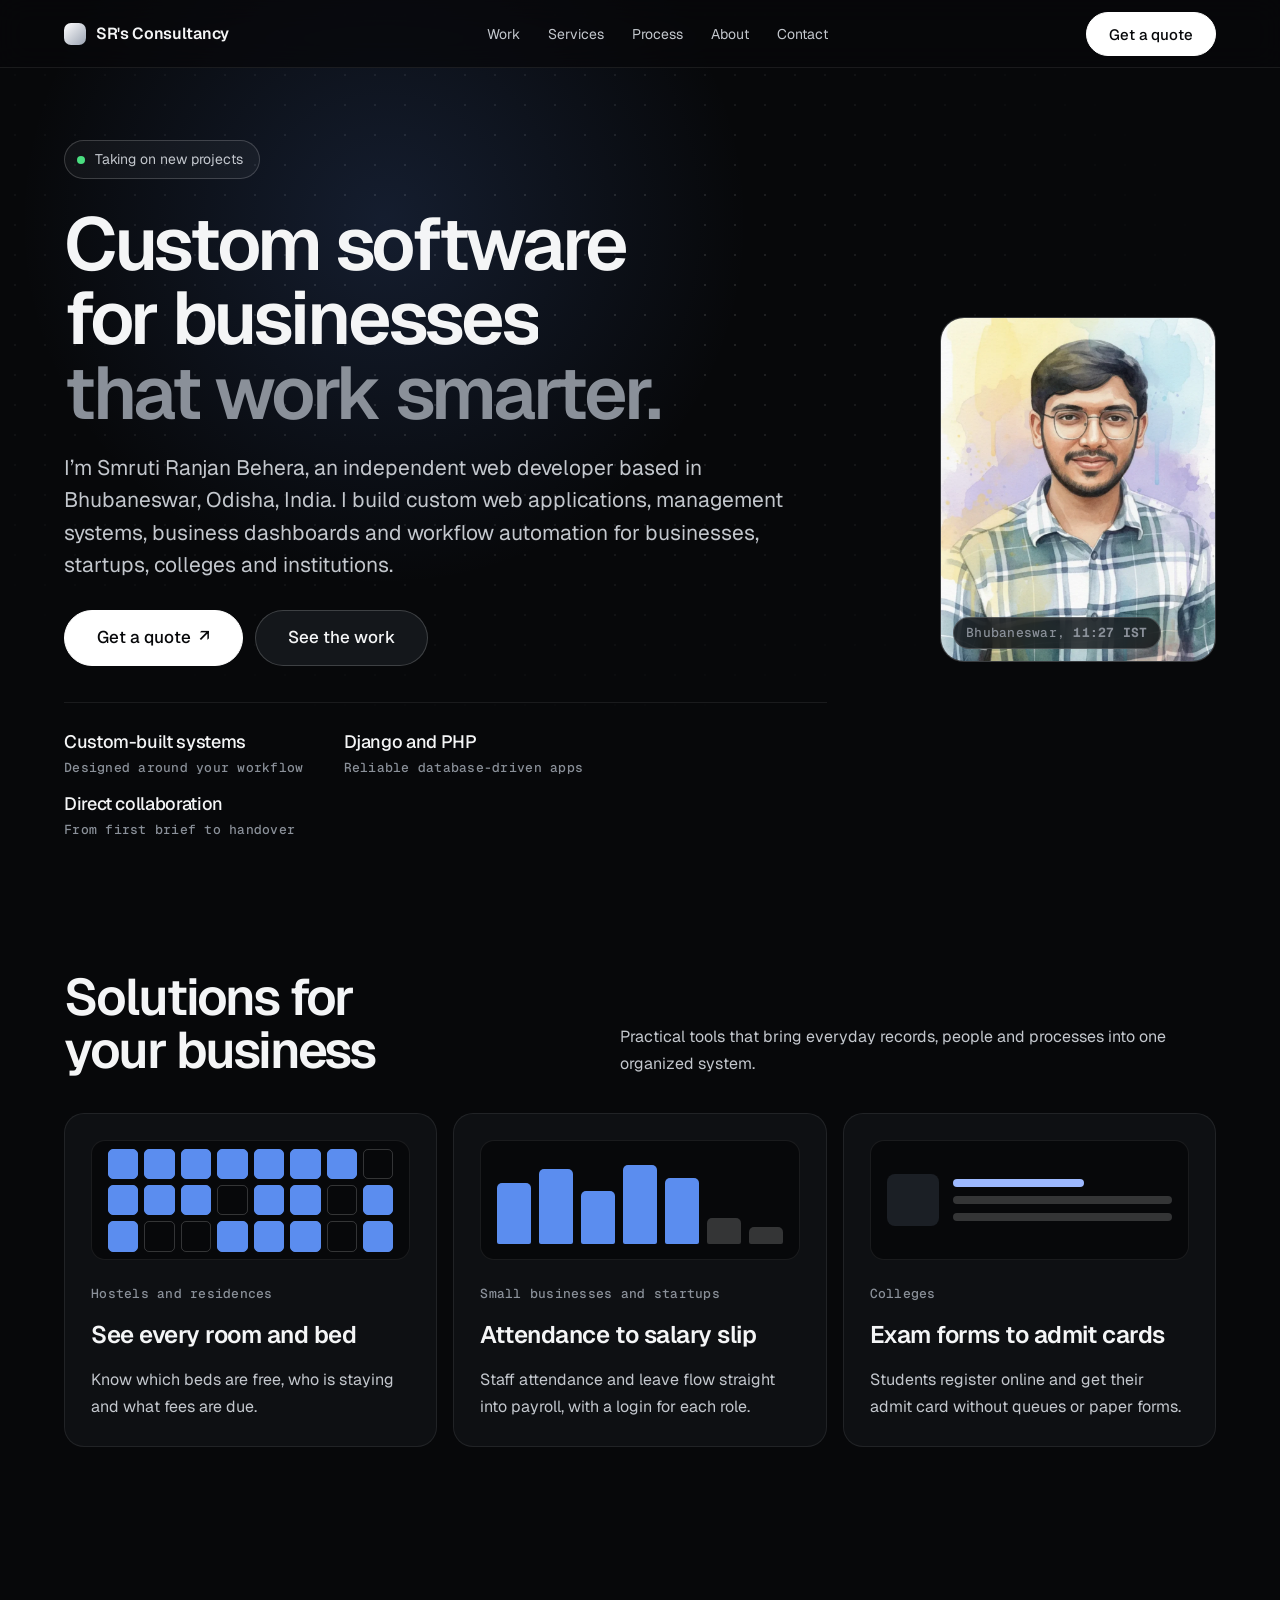
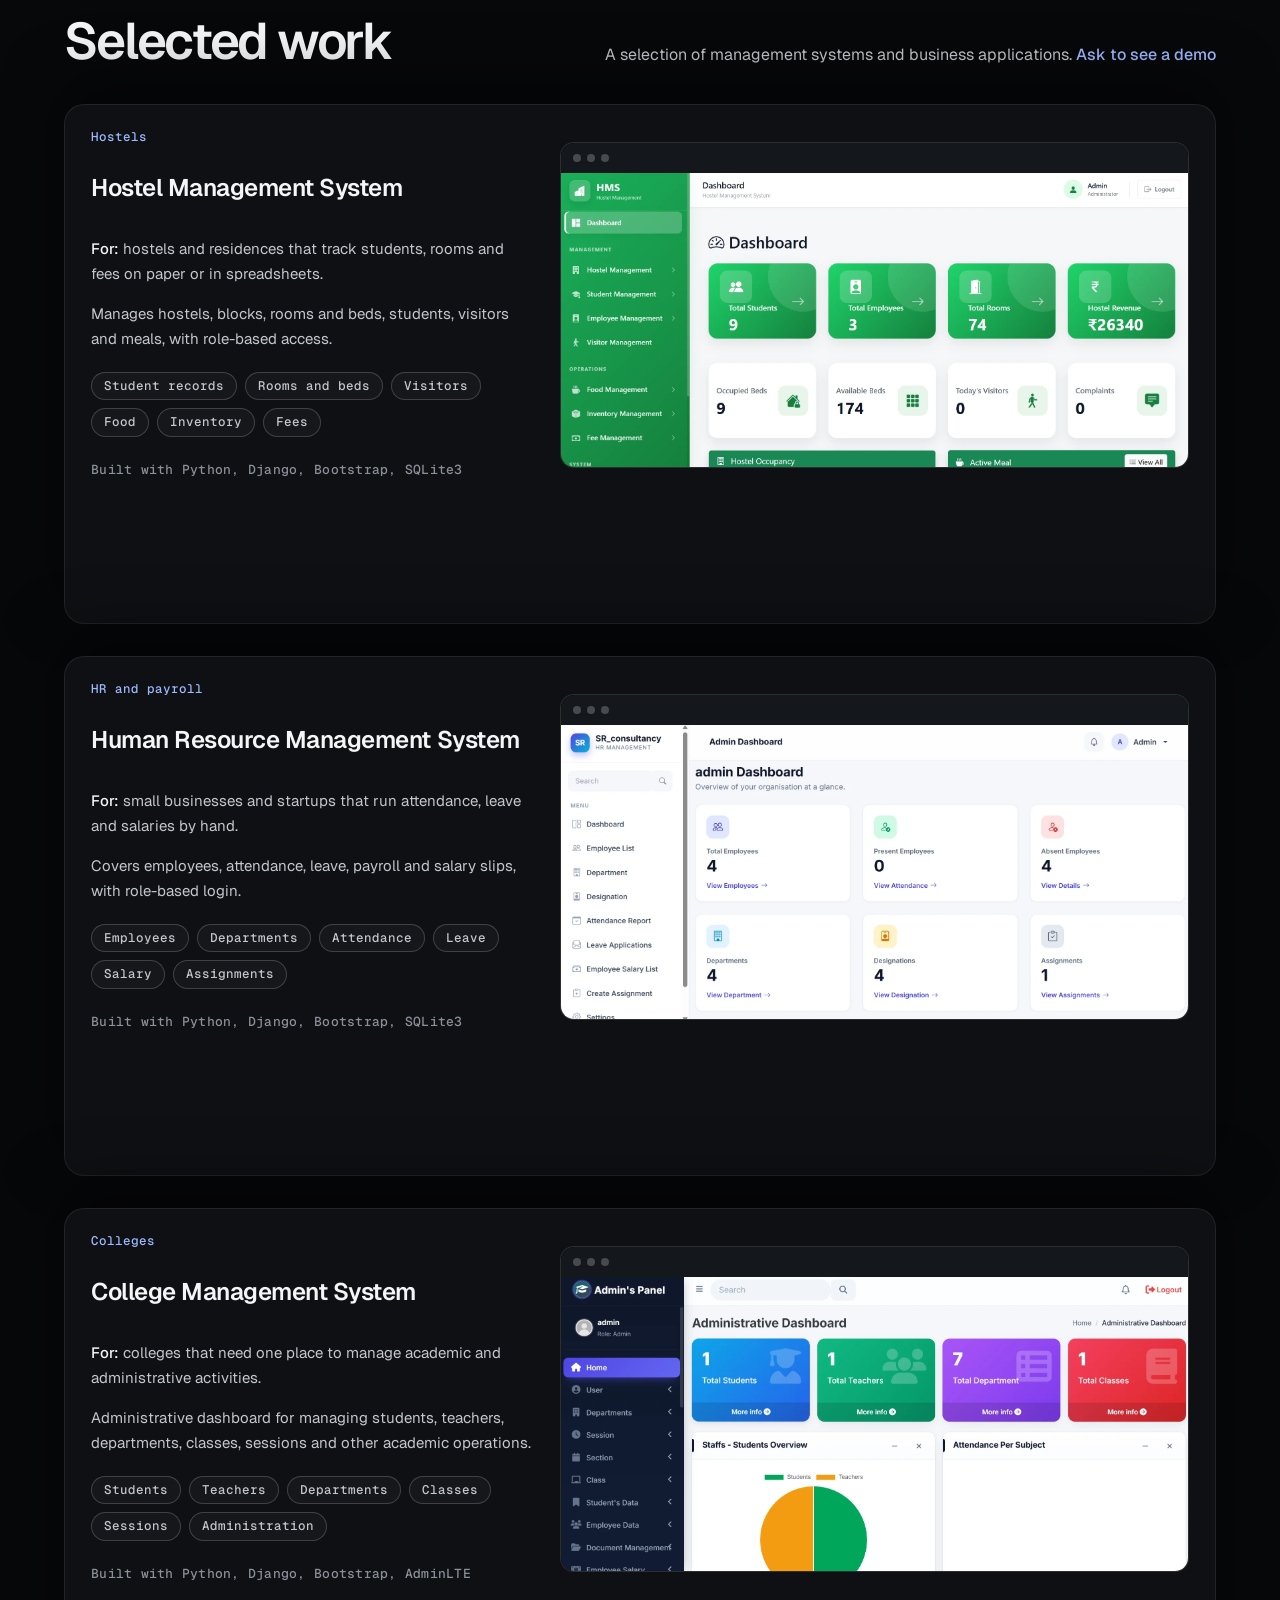
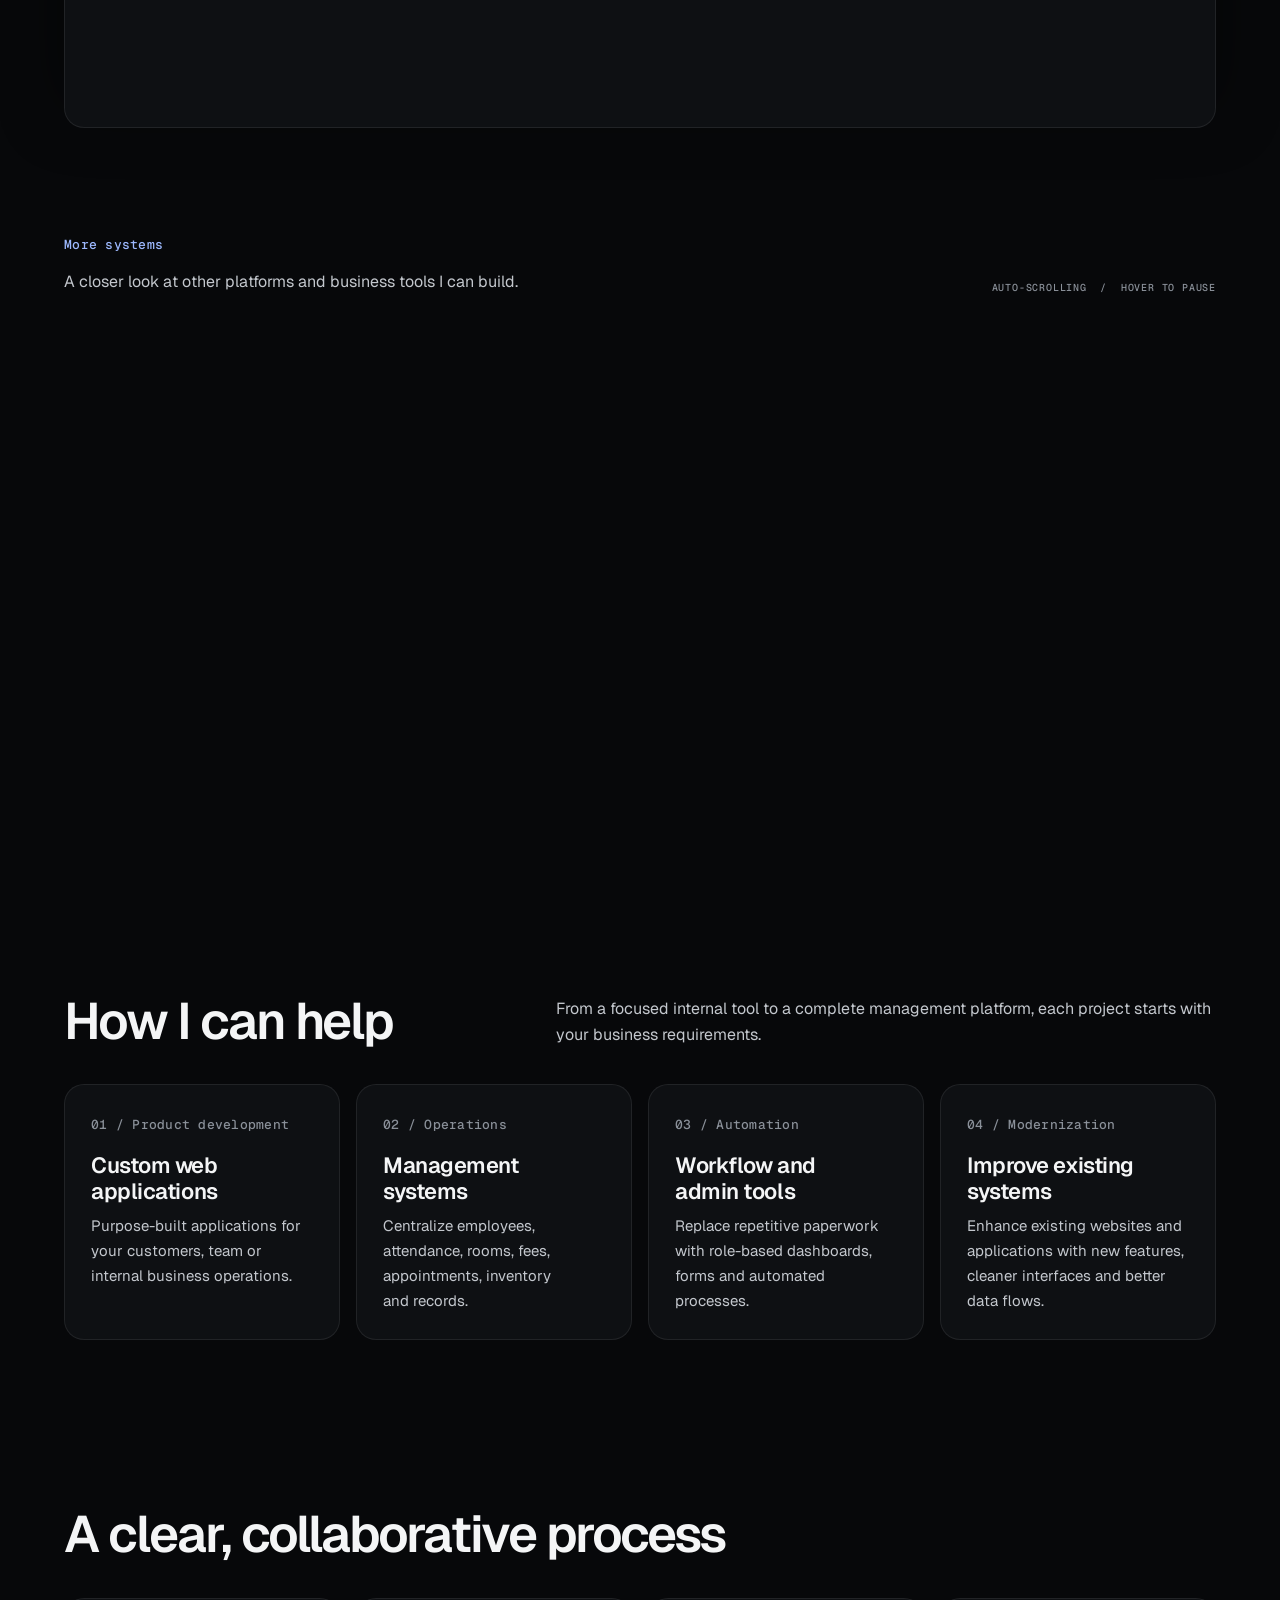
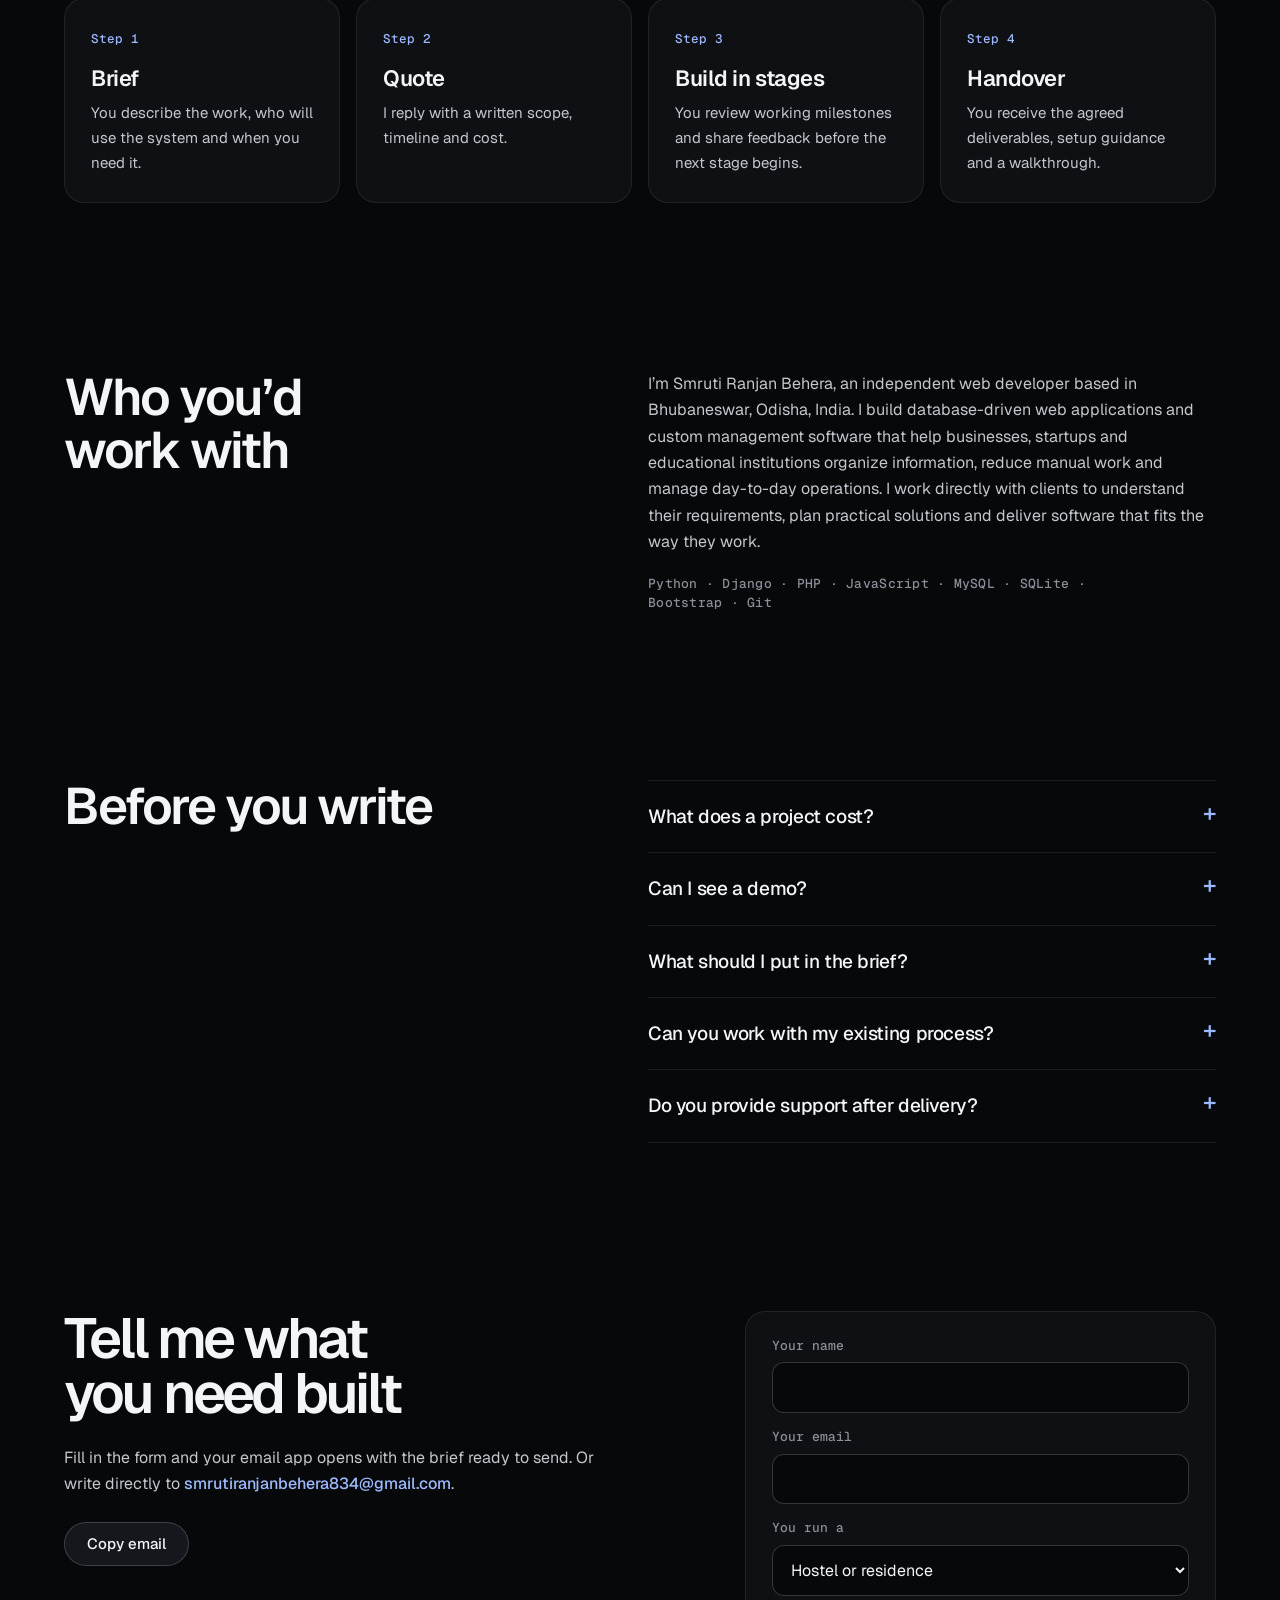
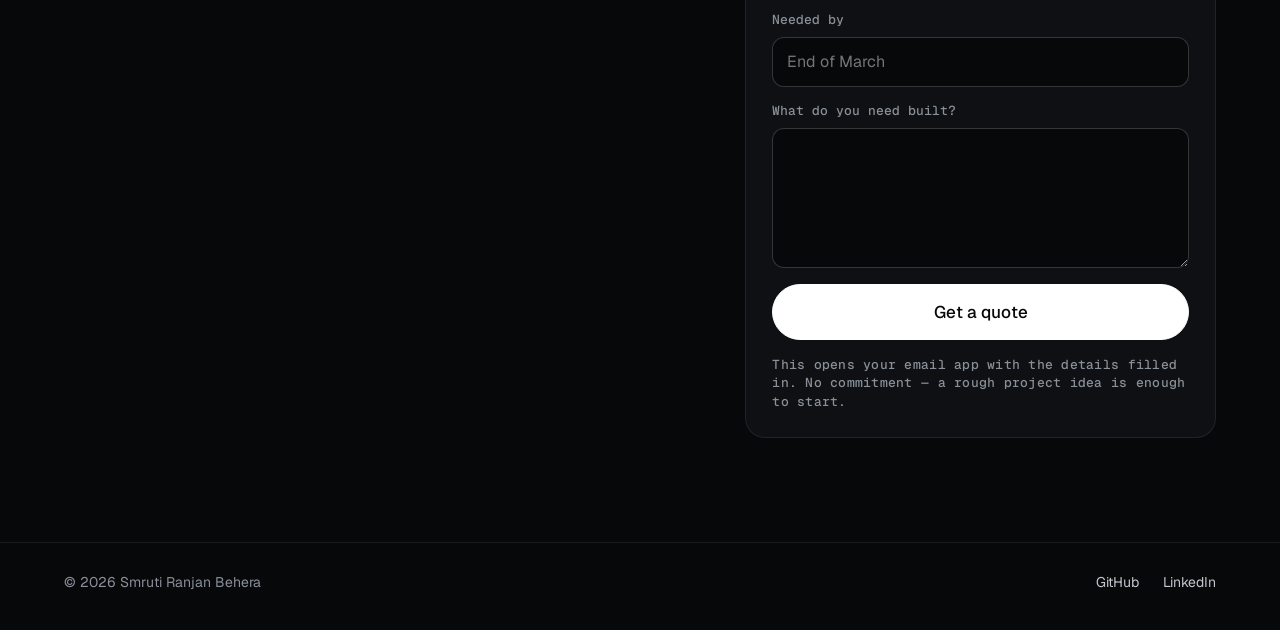
==== commit 681ea724: "initial site" ====
--- a/index.html
+++ b/index.html
@@ -1,139 +1,294 @@
-<!DOCTYPE html>
-<html lang="en">
-<head>
-  <meta charset="UTF-8">
-  <meta name="viewport" content="width=device-width, initial-scale=1.0">
-  <title>Smruti Ranjan Behera | Portfolio</title>
-  <meta name="description" content="Portfolio of Smruti Ranjan Behera: MCA graduate and aspiring software developer. Projects, skills and contact details.">
-  <meta property="og:type" content="website">
-  <meta property="og:title" content="Smruti Ranjan Behera | Portfolio">
-  <meta property="og:description" content="MCA graduate and aspiring software developer. See my projects and get in touch.">
-  <meta property="og:image" content="https://smruti030.github.io/VR.jpg"> <!-- replace with your full site URL -->
-  <meta name="theme-color" content="#0f1220">
-  <link rel="icon" href="data:image/svg+xml,%3Csvg xmlns='http://www.w3.org/2000/svg' viewBox='0 0 100 100'%3E%3Crect width='100' height='100' rx='24' fill='%230f1220'/%3E%3Ctext x='50' y='68' font-size='58' font-family='Arial' font-weight='700' text-anchor='middle' fill='%235eead4'%3ES%3C/text%3E%3C/svg%3E">
-  <link rel="preconnect" href="https://fonts.googleapis.com">
-  <link rel="preconnect" href="https://fonts.gstatic.com" crossorigin>
-  <link href="https://fonts.googleapis.com/css2?family=DM+Sans:wght@400;500&family=Sora:wght@600;700;800&display=swap" rel="stylesheet">
-  <link href="https://cdn.jsdelivr.net/npm/bootstrap@5.3.3/dist/css/bootstrap.min.css" rel="stylesheet" integrity="sha384-QWTKZyjpPEjISv5WaRU9OFeRpok6YctnYmDr5pNlyT2bRjXh0JMhjY6hW+ALEwIH" crossorigin="anonymous">
-  <link rel="stylesheet" href="https://cdn.jsdelivr.net/npm/bootstrap-icons@1.11.3/font/bootstrap-icons.min.css">
-  <link rel="stylesheet" href="style.css">
-</head>
-<body>
-  <nav class="navbar navbar-expand-lg sticky-top site-nav">
-    <div class="container">
-      <a class="navbar-brand" href="#home">Smruti<span>.</span></a>
-      <button class="navbar-toggler" type="button" data-bs-toggle="collapse" data-bs-target="#nav" aria-controls="nav" aria-expanded="false" aria-label="Toggle navigation"><i class="bi bi-list"></i></button>
-      <div class="collapse navbar-collapse" id="nav">
-        <ul class="navbar-nav ms-auto gap-lg-3">
-          <li class="nav-item"><a class="nav-link" href="#home">Home</a></li>
-          <li class="nav-item"><a class="nav-link" href="#about">About</a></li>
-          <li class="nav-item"><a class="nav-link" href="#academic">Academics</a></li>
-          <li class="nav-item"><a class="nav-link" href="#skill">Skills</a></li>
-          <li class="nav-item"><a class="nav-link" href="#experience">Experience</a></li>
-          <li class="nav-item"><a class="nav-link" href="#project">Projects</a></li>
-          <li class="nav-item"><a class="btn btn-main hire" href="#contact">Contact me</a></li>
-          <li class="nav-item"><button id="theme" class="theme-btn" aria-label="Switch theme"><i class="bi bi-sun"></i></button></li>
-        </ul>
-      </div>
-    </div>
-  </nav>
-
-  <header class="container hero" id="home">
-    <div class="row align-items-center g-5">
-      <div class="col-lg-7 order-2 order-lg-1 hero-copy">
-        <p class="hello">Hi, I'm</p>
-        <h1>Smruti Ranjan Behera</h1>
-        <p class="role">MCA graduate and <span id="typed"></span><span class="cursor" aria-hidden="true">|</span></p>
-        <p class="avail" id="avail"></p>
-        <p class="intro" id="intro">Aspiring software developer with strong analytical and problem-solving skills. I build clean, useful web software with Python, Django and more.</p>
-        <div class="d-flex flex-wrap gap-3 my-4">
-          <a href="#project" class="btn btn-main">See my projects</a>
-          <a href="CV.pdf" target="_blank" rel="noopener" class="btn btn-ghost"><i class="bi bi-download"></i> Download CV</a>
-        </div>
-        <div class="socials">
-          <a href="mailto:smrutiranjanbehera834@gmail.com" aria-label="Email"><i class="bi bi-envelope"></i></a>
-          <!-- <a href="tel:+917653018870" aria-label="Phone"><i class="bi bi-phone"></i></a> -->
-          <a href="https://www.linkedin.com/in/smruti-ranjan-behera-b1a576214/" target="_blank" rel="noopener" aria-label="LinkedIn"><i class="bi bi-linkedin"></i></a>
-          <a href="https://github.com/smruti030" target="_blank" rel="noopener" aria-label="GitHub"><i class="bi bi-github"></i></a>
-        </div>
-      </div>
-      <div class="col-lg-5 order-1 order-lg-2 text-center">
-        <div class="photo-frame"><img src="VR.jpg" alt="Portrait of Smruti Ranjan Behera"></div>
-      </div>
-    </div>
-  </header>
-
-  <section class="container block" id="about">
-    <div class="row align-items-center g-5">
-      <div class="col-lg-7">
-        <h2>About me</h2>
-        <p class="about-text">I'm an aspiring software developer with strong analytical and problem-solving skills, proficient in Java, C, Python and data-driven techniques. I have a keen interest in innovative technology and enjoy building side projects in full-stack development and AI. I'm looking for an opportunity to apply my technical skills in a dynamic development environment, build efficient solutions that meet customer requirements, and work with a team on impactful projects.</p>
-        <div class="facts" id="facts-grid"></div>
-      </div>
-      <div class="col-lg-5 d-none d-md-block"><img src="nature.jpg" alt="Nature landscape" class="about-img"></div>
-    </div>
-  </section>
-
-  <section class="container block" id="academic">
-    <h2>Academic records</h2>
-    <ol class="timeline">
-      <li><span class="years">2023 - 2025</span><h3>Master of Computer Application (MCA)</h3><p>SiliconUniversity, Bhubaneswar, Odisha</p><b>7.76 CGPA</b></li>
-      <li><span class="years">2020 - 2023</span><h3>Bachelor of Science (Physics Hons.)</h3><p>Govt. Autonomous College, Phulbani, Odisha</p><b>6.62 CGPA</b></li>
-      <li><span class="years">2018 - 2020</span><h3>Class XII (CHSE)</h3><p>Nalanda H S School, Berhampur, Odisha</p><b>56%</b></li>
-      <li><span class="years">2017 - 2018</span><h3>Class X (BSE)</h3><p>Saraswati Vidya Mandir, Phulbani, Odisha</p><b>71%</b></li>
-    </ol>
-  </section>
-
-  <section class="container block" id="skill">
-    <h2>Technical skills</h2>
-    <div class="row g-3" id="skills-grid"></div>
-    <p class="learning" id="learning"></p>
-  </section>
-
-  <section class="container block" id="experience">
-    <h2>Training</h2>
-    <ol class="timeline" id="exp-list"></ol>
-  </section>
-
-  <section class="container block" id="project">
-    <h2>Projects</h2>
-    <div class="filters" id="filters"></div>
-    <div class="row g-4" id="projects-grid"></div>
-    <div id="gh-wrap" class="mt-5" hidden>
-      <h3 class="sub">Latest on GitHub</h3>
-      <div class="row g-3" id="gh-grid"></div>
-    </div>
-  </section>
-
-  <section class="container block" id="testimonials">
-    <h2>What people say</h2>
-    <div class="row g-4" id="quotes"></div>
-  </section>
-
-  <section class="container block" id="contact">
-    <h2>Get in touch</h2>
-    <form id="contact-form" class="contact" novalidate>
-      <div class="row g-3">
-        <div class="col-md-6"><label for="cname">Name</label><input id="cname" required></div>
-        <div class="col-md-6"><label for="cmail">Email</label><input id="cmail" type="email" required></div>
-        <div class="col-12"><label for="cmsg">Message</label><textarea id="cmsg" rows="4" required></textarea></div>
-      </div>
-      <p id="form-msg" class="form-msg" role="status"></p>
-      <button class="btn btn-main" type="submit">Send message</button>
-    </form>
-  </section>
-
-  <div class="modal fade" id="projModal" tabindex="-1" aria-hidden="true"><div class="modal-dialog modal-dialog-centered"><div class="modal-content">
-    <div class="modal-header"><h3 class="modal-title" id="pm-title"></h3><button type="button" class="btn-close" data-bs-dismiss="modal" aria-label="Close"></button></div>
-    <div class="modal-body"><div id="pm-tags"></div><p id="pm-text"></p></div>
-    <div class="modal-footer"><a id="pm-live" class="btn btn-main" target="_blank" rel="noopener">Live demo</a><a id="pm-code" class="btn btn-ghost" target="_blank" rel="noopener"><i class="bi bi-github"></i> Code</a></div>
-  </div></div></div>
-
-  <footer class="text-center py-4"><p>&copy; <span id="year">2025</span> Smruti Ranjan Behera</p></footer>
-  <button id="toTop" aria-label="Back to top"><i class="bi bi-arrow-up"></i></button>
-
-  <script src="https://cdn.jsdelivr.net/npm/bootstrap@5.3.3/dist/js/bootstrap.bundle.min.js" integrity="sha384-YvpcrYf0tY3lHB60NNkmXc5s9fDVZLESaAA55NDzOxhy9GkcIdslK1eN7N6jIeHz" crossorigin="anonymous"></script>
-  <script src="data.js"></script>
-  <script src="script.js"></script>
-</body>
-</html>
+<!DOCTYPE html>
+<html lang="en">
+<head>
+<meta charset="UTF-8">
+<meta name="viewport" content="width=device-width, initial-scale=1, viewport-fit=cover">
+<title>SR's Consultancy | Custom Software & Web Development</title>
+<meta name="description" content="Smruti Ranjan Behera is an independent web developer in Bhubaneswar, Odisha, building custom Django and PHP web applications, management systems, business dashboards and workflow automation.">
+<meta name="author" content="Smruti Ranjan Behera">
+<meta name="robots" content="index, follow, max-image-preview:large, max-snippet:-1, max-video-preview:-1">
+<meta name="googlebot" content="index, follow, max-image-preview:large, max-snippet:-1, max-video-preview:-1">
+<meta name="language" content="English">
+<meta name="theme-color" content="#07080a">
+<meta property="og:type" content="website">
+<meta property="og:locale" content="en_IN">
+<meta property="og:site_name" content="SR's Consultancy">
+<meta property="og:title" content="Custom Web Development in Bhubaneswar, Odisha | Smruti Ranjan Behera">
+<meta property="og:description" content="Custom management software, business dashboards and workflow automation for businesses, colleges and institutions. Based in Bhubaneswar, Odisha.">
+<meta property="og:url" content="https://smruti030.github.io/">
+<meta property="og:image" content="https://smruti030.github.io/share.jpg">
+<meta property="og:image:type" content="image/jpeg">
+<meta property="og:image:width" content="1200">
+<meta property="og:image:height" content="630">
+<meta property="og:image:alt" content="SR's Consultancy — custom web development and business software by Smruti Ranjan Behera">
+<meta name="twitter:card" content="summary_large_image">
+<meta name="twitter:title" content="Custom Web Development | SR's Consultancy">
+<meta name="twitter:description" content="Custom management software, dashboards and workflow automation by Smruti Ranjan Behera in Bhubaneswar, Odisha.">
+<meta name="twitter:image" content="https://smruti030.github.io/share.jpg">
+<link rel="icon" href="data:image/svg+xml,%3Csvg xmlns='http://www.w3.org/2000/svg' viewBox='0 0 24 24'%3E%3Crect width='24' height='24' rx='7' fill='%2307080a'/%3E%3Ctext x='12' y='17' font-size='14' font-family='Arial' font-weight='700' text-anchor='middle' fill='%23fff'%3ES%3C/text%3E%3C/svg%3E">
+<link rel="preconnect" href="https://fonts.googleapis.com">
+<link rel="preconnect" href="https://fonts.gstatic.com" crossorigin>
+<link href="https://fonts.googleapis.com/css2?family=Geist:wght@400;500;600&family=Geist+Mono:wght@500&display=swap" rel="stylesheet">
+<link rel="canonical" href="https://smruti030.github.io/">
+<script type="application/ld+json">
+{
+  "@context": "https://schema.org",
+  "@graph": [
+    {
+      "@type": "Person",
+      "@id": "https://smruti030.github.io/#person",
+      "url": "https://smruti030.github.io/",
+      "email": "smrutiranjanbehera834@gmail.com",
+      "image": "https://smruti030.github.io/images/portrait.webp",
+      "name": "Smruti Ranjan Behera",
+      "jobTitle": "Independent Web Developer",
+      "description": "Independent web developer building custom management software, database-driven web applications, business dashboards and workflow automation.",
+      "address": {
+        "@type": "PostalAddress",
+        "addressLocality": "Bhubaneswar",
+        "addressRegion": "Odisha",
+        "addressCountry": "IN"
+      },
+      "knowsAbout": [
+        "Custom web application development", "Django", "Python", "PHP",
+        "MySQL", "JavaScript", "Business management software",
+        "Workflow automation", "Database-driven applications"
+      ],
+      "sameAs": [
+        "https://github.com/smruti030",
+        "https://www.linkedin.com/in/smruti-ranjan-behera-b1a576214/"
+      ]
+    },
+    {
+      "@type": "WebSite",
+      "@id": "https://smruti030.github.io/#website",
+      "url": "https://smruti030.github.io/",
+      "name": "SR's Consultancy",
+      "description": "Custom web development, management software and business automation.",
+      "inLanguage": "en-IN",
+      "publisher": { "@id": "https://smruti030.github.io/#person" }
+    },
+    {
+      "@type": "ProfessionalService",
+      "@id": "https://smruti030.github.io/#service",
+      "url": "https://smruti030.github.io/",
+      "email": "smrutiranjanbehera834@gmail.com",
+      "image": "https://smruti030.github.io/share.jpg",
+      "name": "SR's Consultancy",
+      "description": "Independent custom web development and business software services by Smruti Ranjan Behera.",
+      "founder": { "@id": "https://smruti030.github.io/#person" },
+      "areaServed": [
+        { "@type": "City", "name": "Bhubaneswar" },
+        { "@type": "AdministrativeArea", "name": "Odisha" },
+        { "@type": "Country", "name": "India" }
+      ],
+      "serviceType": [
+        "Custom web application development", "Management system development",
+        "Business dashboards", "Workflow automation",
+        "Existing website and application modernization"
+      ]
+    },
+    {
+      "@type": "FAQPage",
+      "@id": "https://smruti030.github.io/#faq",
+      "url": "https://smruti030.github.io/",
+      "mainEntity": [
+        {"@type":"Question","name":"What does a project cost?","acceptedAnswer":{"@type":"Answer","text":"Every project is quoted from the project brief. Share a short description of the work to receive a proposed scope and price."}},
+        {"@type":"Question","name":"Can I see a demo?","acceptedAnswer":{"@type":"Answer","text":"Yes. The applications can be demonstrated privately on a call because they are not hosted publicly."}},
+        {"@type":"Question","name":"What should I put in the project brief?","acceptedAnswer":{"@type":"Answer","text":"Describe what the system should do, who will use it and when you need it. A rough idea is enough to start."}},
+        {"@type":"Question","name":"Can you work with my existing process?","acceptedAnswer":{"@type":"Answer","text":"Yes. The current workflow can be reviewed to identify what should be improved or automated before deciding the project scope."}},
+        {"@type":"Question","name":"Do you provide support after delivery?","acceptedAnswer":{"@type":"Answer","text":"Post-launch support and maintenance can be discussed and included in the project proposal."}}
+      ]
+    }
+  ]
+}
+</script>
+<script>document.documentElement.classList.add("js")</script>
+<link rel="stylesheet" href="style.css">
+</head>
+<body>
+<div class="progress" id="progress" aria-hidden="true"></div>
+<header class="nav" id="nav"><div class="wrap">
+  <a class="skip-link" href="#top">Skip to content</a>
+  <a class="brand" href="#top"><i></i>SR's Consultancy</a>
+  <ul class="nav__links" id="nav-links"><li><a href="#work">Work</a></li><li><a href="#services">Services</a></li><li><a href="#process">Process</a></li><li><a href="#about">About</a></li><li><a href="#contact">Contact</a></li></ul>
+  <div class="nav__end"><a class="btn btn--primary" href="#contact">Get a quote</a>
+  <button class="nav__toggle" type="button" aria-expanded="false" aria-controls="nav-links" aria-label="Menu">&#9776;</button></div>
+</div></header>
+
+<main id="top">
+<section class="hero" id="hero"><div class="wrap grid">
+  <div class="hero-text">
+    <div class="pill"><i></i>Taking on new projects</div>
+    <h1><span class="sr">Custom software for businesses that want to work smarter</span><span aria-hidden="true">
+      <span class="w"><span style="--i:0">Custom</span></span> <span class="w"><span style="--i:1">software</span></span><br>
+      <span class="w"><span style="--i:2">for</span></span> <span class="w"><span style="--i:3">businesses</span></span><br><span class="dim"><span class="w"><span style="--i:4">that</span></span> <span class="w"><span style="--i:5">work</span></span> <span class="w"><span style="--i:6">smarter.</span></span></span>
+    </span></h1>
+    <p class="lead">I’m Smruti Ranjan Behera, an independent web developer based in Bhubaneswar, Odisha, India. I build custom web applications, management systems, business dashboards and workflow automation for businesses, startups, colleges and institutions.</p>
+    <div class="btn-row"><a class="btn btn--primary btn--xl" href="#contact">Get a quote <span class="arrow" aria-hidden="true">&#8599;</span></a><a class="btn btn--xl" href="#work">See the work</a></div>
+    <div class="facts"><div><b>Custom-built systems</b><span class="mono">Designed around your workflow</span></div><div><b>Django and PHP</b><span class="mono">Reliable database-driven apps</span></div><div><b>Direct collaboration</b><span class="mono">From first brief to handover</span></div></div>
+  </div>
+  <div class="hero-pic"><img src="images/portrait.webp" width="880" height="1100" alt="Smruti Ranjan Behera, independent web developer based in Bhubaneswar, Odisha"><span class="mono">Bhubaneswar, <b id="clock2">India</b></span></div>
+</div></section>
+
+<section class="block" id="fit"><div class="wrap">
+  <div class="head rv"><div><h2>Solutions for your business</h2></div><p>Practical tools that bring everyday records, people and processes into one organized system.</p></div>
+  <div class="fit">
+    <div class="card rv"><div class="viz" aria-hidden="true"><div class="beds"><i class="on"></i><i class="on"></i><i class="on"></i><i class="on"></i><i class="on"></i><i class="on"></i><i class="on"></i><i></i><i class="on"></i><i class="on"></i><i class="on"></i><i></i><i class="on"></i><i class="on"></i><i></i><i class="on"></i><i class="on"></i><i></i><i></i><i class="on"></i><i class="on"></i><i class="on"></i><i></i><i class="on"></i></div></div>
+      <span class="mono">Hostels and residences</span><h3>See every room and bed</h3><p>Know which beds are free, who is staying and what fees are due.</p></div>
+    <div class="card rv" style="--d:70ms"><div class="viz" aria-hidden="true"><div class="bars"><i style="--h:70%"></i><i style="--h:85%"></i><i style="--h:60%"></i><i style="--h:90%"></i><i style="--h:75%"></i><i class="off" style="--h:30%"></i><i class="off" style="--h:20%"></i></div></div>
+      <span class="mono">Small businesses and startups</span><h3>Attendance to salary slip</h3><p>Staff attendance and leave flow straight into payroll, with a login for each role.</p></div>
+    <div class="card rv" style="--d:140ms"><div class="viz" aria-hidden="true"><div class="tix"><b></b><span><i></i><i></i><i></i></span></div></div>
+      <span class="mono">Colleges</span><h3>Exam forms to admit cards</h3><p>Students register online and get their admit card without queues or paper forms.</p></div>
+  </div>
+</div></section>
+
+<section class="block" id="work"><div class="wrap">
+  <div class="head rv"><div><h2>Selected work</h2></div><p>A selection of management systems and business applications. <a class="link" href="mailto:smrutiranjanbehera834@gmail.com?subject=Project%20demo%20request">Ask to see a demo</a></p></div>
+  <div class="stack">
+    <article class="card proj rv"><div class="grid">
+      <div class="proj__text"><span class="num">Hostels</span><h3>Hostel Management System</h3>
+        <p><b class="k">For:</b> hostels and residences that track students, rooms and fees on paper or in spreadsheets.</p>
+        <p>Manages hostels, blocks, rooms and beds, students, visitors and meals, with role-based access.</p>
+        <ul class="tools"><li class="tag">Student records</li><li class="tag">Rooms and beds</li><li class="tag">Visitors</li><li class="tag">Food</li><li class="tag">Inventory</li><li class="tag">Fees</li></ul>
+        <span class="mono">Built with Python, Django, Bootstrap, SQLite3</span></div>
+      <div class="shotwrap"><a class="frame" href="images/hostel-management.webp" target="_blank" rel="noopener"><div class="bar"><i></i><i></i><i></i></div><div class="shot"><img src="images/hostel-management.webp" width="1875" height="878" alt="Hostel Management System dashboard showing 9 students, 3 employees, 74 rooms and 174 available beds" loading="lazy"></div><span class="sr">(opens full image in a new tab)</span></a></div>
+    </div></article>
+    <article class="card proj rv"><div class="grid">
+      <div class="proj__text"><span class="num">HR and payroll</span><h3>Human Resource Management System</h3>
+        <p><b class="k">For:</b> small businesses and startups that run attendance, leave and salaries by hand.</p>
+        <p>Covers employees, attendance, leave, payroll and salary slips, with role-based login.</p>
+        <ul class="tools"><li class="tag">Employees</li><li class="tag">Departments</li><li class="tag">Attendance</li><li class="tag">Leave</li><li class="tag">Salary</li><li class="tag">Assignments</li></ul>
+        <span class="mono">Built with Python, Django, Bootstrap, SQLite3</span></div>
+      <div class="shotwrap"><a class="frame" href="images/hr-management.webp" target="_blank" rel="noopener"><div class="bar"><i></i><i></i><i></i></div><div class="shot"><img src="images/hr-management.webp" width="1882" height="884" alt="HR admin dashboard with cards for total, present and absent employees, departments, designations and assignments" loading="lazy"></div><span class="sr">(opens full image in a new tab)</span></a></div>
+    </div></article>
+    <article class="card proj rv"><div class="grid">
+      <div class="proj__text"><span class="num">Colleges</span><h3>College Management System</h3>
+        <p><b class="k">For:</b> colleges that need one place to manage academic and administrative activities.</p>
+        <p>Administrative dashboard for managing students, teachers, departments, classes, sessions and other academic operations.</p>
+        <ul class="tools"><li class="tag">Students</li><li class="tag">Teachers</li><li class="tag">Departments</li><li class="tag">Classes</li><li class="tag">Sessions</li><li class="tag">Administration</li></ul>
+        <span class="mono">Built with Python, Django, Bootstrap, AdminLTE</span></div>
+      <div class="shotwrap"><a class="frame" href="images/college-management.webp" target="_blank" rel="noopener"><div class="bar"><i></i><i></i><i></i></div><div class="shot"><img src="images/college-management.webp" width="1889" height="882" alt="College Management System administrative dashboard showing student, teacher, department and class summary cards with staff-student and subject attendance charts" loading="lazy"></div><span class="sr">(opens full image in a new tab)</span></a></div>
+    </div></article>
+  </div>
+  <div class="more-head rv">
+    <div>
+      <p class="mono more__label">More systems</p>
+      <p class="more__intro">A closer look at other platforms and business tools I can build.</p>
+    </div>
+    <span class="more__hint mono" aria-hidden="true">AUTO-SCROLLING&nbsp; / &nbsp;HOVER TO PAUSE</span>
+  </div>
+  <div class="more-carousel rv" aria-label="More software systems">
+    <div class="more-track" id="more-track">
+      <div class="more-group">
+        <article class="card more-card">
+          <div class="dashboard-preview college-preview" aria-hidden="true">
+            <div class="dash-top"><span class="dash-brand"><i></i> EXAM<span>FLOW</span></span><span class="dash-user">Admin&nbsp; ▾</span></div>
+            <div class="dash-body"><div class="dash-side"><i class="active"></i><i></i><i></i><i></i><i></i></div><div class="dash-main"><div class="dash-title">Exam registrations <small>Current examination cycle</small></div><div class="dash-stats"><b><small>Applications</small>1,248</b><b><small>Verified</small>1,106</b><b><small>Admit cards</small>982</b></div><div class="dash-panel"><span>Registration activity</span><div class="dash-chart"><i style="--v:38%"></i><i style="--v:54%"></i><i style="--v:46%"></i><i style="--v:72%"></i><i style="--v:63%"></i><i style="--v:88%"></i><i style="--v:76%"></i></div></div><div class="dash-lines"><i></i><i></i><i></i></div></div></div>
+          </div>
+          <div class="more-card__content"><span class="num">01 / EXAM WORKFLOW</span><h3>Digital Exam Registration</h3>
+            <p>Online student exam registration with validation and a streamlined admit-card issue workflow.</p>
+            <ul class="tools"><li class="tag">Registration</li><li class="tag">Validation</li><li class="tag">Admit cards</li><li class="tag">Student portal</li></ul>
+            <span class="mono">PHP · MySQL · JavaScript · Bootstrap</span></div>
+        </article>
+        <article class="card more-card">
+          <div class="dashboard-preview salon-preview" aria-hidden="true">
+            <div class="dash-top"><span class="dash-brand"><i></i> STUDIO<span>FLOW</span></span><span class="dash-user">Today&nbsp; ▾</span></div>
+            <div class="dash-body"><div class="dash-side"><i class="active"></i><i></i><i></i><i></i><i></i></div><div class="dash-main"><div class="dash-title">Daily schedule <small>Sample day</small></div><div class="salon-appointments"><div><b>09:30</b><span><i></i> Hair styling <small>Riya · 45 min</small></span><em>Done</em></div><div><b>10:30</b><span><i></i> Skin treatment <small>Meera · 60 min</small></span><em>In progress</em></div><div><b>12:00</b><span><i></i> Spa session <small>Ananya · 90 min</small></span><em>Upcoming</em></div></div><div class="dash-panel"><span>Today's revenue</span><strong>₹18,450</strong><small>12 appointments booked</small></div></div></div>
+          </div>
+          <div class="more-card__content"><span class="num">02 / SALONS & SPAS</span><h3>Salon Management System</h3>
+            <p>Manage appointments, customers, staff, services, payroll, stock, point of sale and PDF invoices.</p>
+            <ul class="tools"><li class="tag">Appointments</li><li class="tag">POS</li><li class="tag">Invoices</li><li class="tag">Stock</li></ul>
+            <span class="mono">PHP · MySQL · Bootstrap</span></div>
+        </article>
+        <article class="card more-card">
+          <div class="dashboard-preview hospital-preview" aria-hidden="true">
+            <div class="dash-top"><span class="dash-brand"><i></i> CARE<span>DESK</span></span><span class="dash-user">Clinical admin&nbsp; ▾</span></div>
+            <div class="dash-body"><div class="dash-side"><i class="active"></i><i></i><i></i><i></i><i></i></div><div class="dash-main"><div class="dash-title">Hospital overview <small>Live operations</small></div><div class="hospital-metrics"><b><small>Patients</small>148</b><b><small>Available beds</small>32</b><b><small>Appointments</small>26</b></div><div class="bed-grid"><i class="occupied"></i><i class="occupied"></i><i></i><i class="occupied"></i><i></i><i></i><i class="occupied"></i><i></i><i class="occupied"></i><i></i><i></i><i class="occupied"></i></div><div class="dash-lines"><i></i><i></i><i></i></div></div></div>
+          </div>
+          <div class="more-card__content"><span class="num">03 / HEALTHCARE</span><h3>Hospital Management System</h3>
+            <p>Connect patients, appointments, admissions, beds, pharmacy, billing, stores, food and laundry workflows.</p>
+            <ul class="tools"><li class="tag">Admissions</li><li class="tag">Pharmacy</li><li class="tag">Billing</li><li class="tag">Beds</li></ul>
+            <span class="mono">Python · Django</span></div>
+        </article>
+        <article class="card more-card">
+          <div class="dashboard-preview shop-preview" aria-hidden="true">
+            <div class="dash-top"><span class="dash-brand"><i></i> MARKET<span>HUB</span></span><span class="dash-user">Store admin&nbsp; ▾</span></div>
+            <div class="dash-body"><div class="dash-side"><i class="active"></i><i></i><i></i><i></i><i></i></div><div class="dash-main"><div class="dash-title">Sales dashboard <small>Last 30 days</small></div><div class="shop-total"><small>Gross sales</small><strong>₹4,82,650</strong><em>↗ 12.8%</em></div><div class="dash-panel"><span>Orders overview</span><div class="dash-chart"><i style="--v:45%"></i><i style="--v:70%"></i><i style="--v:52%"></i><i style="--v:82%"></i><i style="--v:62%"></i><i style="--v:95%"></i><i style="--v:74%"></i></div></div><div class="shop-products"><i></i><i></i><i></i></div></div></div>
+          </div>
+          <div class="more-card__content"><span class="num">04 / ONLINE STORES</span><h3>E-commerce Marketplace</h3>
+            <p>Multi-seller storefront with product variants, cart, wishlist, orders, wallet, delivery, reviews and reports.</p>
+            <ul class="tools"><li class="tag">Sellers</li><li class="tag">Products</li><li class="tag">Orders</li><li class="tag">Reports</li></ul>
+            <span class="mono">Python · Django</span></div>
+        </article>
+      </div>
+      <div class="more-group" aria-hidden="true">
+        <article class="card more-card">
+          <div class="dashboard-preview college-preview"><div class="dash-top"><span class="dash-brand"><i></i> EXAM<span>FLOW</span></span><span class="dash-user">Admin&nbsp; ▾</span></div><div class="dash-body"><div class="dash-side"><i class="active"></i><i></i><i></i><i></i><i></i></div><div class="dash-main"><div class="dash-title">Exam registrations <small>Current examination cycle</small></div><div class="dash-stats"><b><small>Applications</small>1,248</b><b><small>Verified</small>1,106</b><b><small>Admit cards</small>982</b></div><div class="dash-panel"><span>Registration activity</span><div class="dash-chart"><i style="--v:38%"></i><i style="--v:54%"></i><i style="--v:46%"></i><i style="--v:72%"></i><i style="--v:63%"></i><i style="--v:88%"></i><i style="--v:76%"></i></div></div><div class="dash-lines"><i></i><i></i><i></i></div></div></div></div>
+          <div class="more-card__content"><span class="num">01 / EXAM WORKFLOW</span><h3>Digital Exam Registration</h3><p>Online student exam registration with validation and a streamlined admit-card issue workflow.</p><ul class="tools"><li class="tag">Registration</li><li class="tag">Validation</li><li class="tag">Admit cards</li><li class="tag">Student portal</li></ul><span class="mono">PHP · MySQL · JavaScript · Bootstrap</span></div>
+        </article>
+        <article class="card more-card"><div class="dashboard-preview salon-preview"><div class="dash-top"><span class="dash-brand"><i></i> STUDIO<span>FLOW</span></span><span class="dash-user">Today&nbsp; ▾</span></div><div class="dash-body"><div class="dash-side"><i class="active"></i><i></i><i></i><i></i><i></i></div><div class="dash-main"><div class="dash-title">Daily schedule <small>Sample day</small></div><div class="salon-appointments"><div><b>09:30</b><span><i></i> Hair styling <small>Riya · 45 min</small></span><em>Done</em></div><div><b>10:30</b><span><i></i> Skin treatment <small>Meera · 60 min</small></span><em>In progress</em></div><div><b>12:00</b><span><i></i> Spa session <small>Ananya · 90 min</small></span><em>Upcoming</em></div></div><div class="dash-panel"><span>Today's revenue</span><strong>₹18,450</strong><small>12 appointments booked</small></div></div></div></div><div class="more-card__content"><span class="num">02 / SALONS & SPAS</span><h3>Salon Management System</h3><p>Manage appointments, customers, staff, services, payroll, stock, point of sale and PDF invoices.</p><ul class="tools"><li class="tag">Appointments</li><li class="tag">POS</li><li class="tag">Invoices</li><li class="tag">Stock</li></ul><span class="mono">PHP · MySQL · Bootstrap</span></div></article>
+        <article class="card more-card"><div class="dashboard-preview hospital-preview"><div class="dash-top"><span class="dash-brand"><i></i> CARE<span>DESK</span></span><span class="dash-user">Clinical admin&nbsp; ▾</span></div><div class="dash-body"><div class="dash-side"><i class="active"></i><i></i><i></i><i></i><i></i></div><div class="dash-main"><div class="dash-title">Hospital overview <small>Live operations</small></div><div class="hospital-metrics"><b><small>Patients</small>148</b><b><small>Available beds</small>32</b><b><small>Appointments</small>26</b></div><div class="bed-grid"><i class="occupied"></i><i class="occupied"></i><i></i><i class="occupied"></i><i></i><i></i><i class="occupied"></i><i></i><i class="occupied"></i><i></i><i></i><i class="occupied"></i></div><div class="dash-lines"><i></i><i></i><i></i></div></div></div></div><div class="more-card__content"><span class="num">03 / HEALTHCARE</span><h3>Hospital Management System</h3><p>Connect patients, appointments, admissions, beds, pharmacy, billing, stores, food and laundry workflows.</p><ul class="tools"><li class="tag">Admissions</li><li class="tag">Pharmacy</li><li class="tag">Billing</li><li class="tag">Beds</li></ul><span class="mono">Python · Django</span></div></article>
+        <article class="card more-card"><div class="dashboard-preview shop-preview"><div class="dash-top"><span class="dash-brand"><i></i> MARKET<span>HUB</span></span><span class="dash-user">Store admin&nbsp; ▾</span></div><div class="dash-body"><div class="dash-side"><i class="active"></i><i></i><i></i><i></i><i></i></div><div class="dash-main"><div class="dash-title">Sales dashboard <small>Last 30 days</small></div><div class="shop-total"><small>Gross sales</small><strong>₹4,82,650</strong><em>↗ 12.8%</em></div><div class="dash-panel"><span>Orders overview</span><div class="dash-chart"><i style="--v:45%"></i><i style="--v:70%"></i><i style="--v:52%"></i><i style="--v:82%"></i><i style="--v:62%"></i><i style="--v:95%"></i><i style="--v:74%"></i></div></div><div class="shop-products"><i></i><i></i><i></i></div></div></div></div><div class="more-card__content"><span class="num">04 / ONLINE STORES</span><h3>E-commerce Marketplace</h3><p>Multi-seller storefront with product variants, cart, wishlist, orders, wallet, delivery, reviews and reports.</p><ul class="tools"><li class="tag">Sellers</li><li class="tag">Products</li><li class="tag">Orders</li><li class="tag">Reports</li></ul><span class="mono">Python · Django</span></div></article>
+      </div>
+    </div>
+  </div>
+</div></section>
+
+<section class="block" id="services"><div class="wrap">
+  <div class="head rv"><div><h2>How I can help</h2></div><p>From a focused internal tool to a complete management platform, each project starts with your business requirements.</p></div>
+  <div class="svc">
+    <div class="card rv"><span class="mono">01 / Product development</span><h3>Custom web applications</h3><p>Purpose-built applications for your customers, team or internal business operations.</p></div>
+    <div class="card rv" style="--d:70ms"><span class="mono">02 / Operations</span><h3>Management systems</h3><p>Centralize employees, attendance, rooms, fees, appointments, inventory and records.</p></div>
+    <div class="card rv" style="--d:140ms"><span class="mono">03 / Automation</span><h3>Workflow and admin tools</h3><p>Replace repetitive paperwork with role-based dashboards, forms and automated processes.</p></div>
+    <div class="card rv" style="--d:210ms"><span class="mono">04 / Modernization</span><h3>Improve existing systems</h3><p>Enhance existing websites and applications with new features, cleaner interfaces and better data flows.</p></div>
+  </div>
+</div></section>
+
+<section class="block" id="process"><div class="wrap">
+  <div class="head rv"><div><h2>A clear, collaborative process</h2></div></div>
+  <ol class="steps">
+    <li class="card rv"><span class="num">Step 1</span><h3>Brief</h3><p>You describe the work, who will use the system and when you need it.</p></li>
+    <li class="card rv" style="--d:70ms"><span class="num">Step 2</span><h3>Quote</h3><p>I reply with a written scope, timeline and cost.</p></li>
+    <li class="card rv" style="--d:140ms"><span class="num">Step 3</span><h3>Build in stages</h3><p>You review working milestones and share feedback before the next stage begins.</p></li>
+    <li class="card rv" style="--d:210ms"><span class="num">Step 4</span><h3>Handover</h3><p>You receive the agreed deliverables, setup guidance and a walkthrough.</p></li>
+  </ol>
+</div></section>
+
+<section class="block" id="about"><div class="wrap grid">
+  <div class="rv" style="grid-column:1/span 5"><h2>Who you’d work with</h2></div>
+  <div class="rv" style="grid-column:7/span 6;--d:80ms"><p style="margin-bottom:20px">I’m Smruti Ranjan Behera, an independent web developer based in Bhubaneswar, Odisha, India. I build database-driven web applications and custom management software that help businesses, startups and educational institutions organize information, reduce manual work and manage day-to-day operations. I work directly with clients to understand their requirements, plan practical solutions and deliver software that fits the way they work.</p>
+    <p class="mono">Python · Django · PHP · JavaScript · MySQL · SQLite · Bootstrap · Git</p></div>
+</div></section>
+
+<section class="block" id="faq"><div class="wrap grid">
+  <div class="rv" style="grid-column:1/span 5"><h2>Before you write</h2></div>
+  <div class="faq rv" style="grid-column:7/span 6;--d:80ms">
+    <details><summary>What does a project cost?</summary><p>Every project is quoted from your brief. Send a short description and I’ll reply with a scope and a price.</p></details>
+    <details><summary>Can I see a demo?</summary><p>Yes, privately. The apps aren’t hosted publicly, so I show the working app live on a call.</p></details>
+    <details><summary>What should I put in the brief?</summary><p>What the system should do, who will use it, and when you need it. A rough idea is enough.</p></details>
+    <details><summary>Can you work with my existing process?</summary><p>Yes. We can start by reviewing your current workflow and identify what should be improved or automated before deciding the scope.</p></details>
+    <details><summary>Do you provide support after delivery?</summary><p>Post-launch support and maintenance can be discussed and included in the project proposal.</p></details>
+  </div>
+</div></section>
+
+<section class="contact" id="contact"><div class="wrap grid">
+  <div class="rv" style="grid-column:1/span 6"><h2>Tell me what you need built</h2>
+    <p style="margin:24px 0">Fill in the form and your email app opens with the brief ready to send. Or write directly to <a class="link" href="mailto:smrutiranjanbehera834@gmail.com">smrutiranjanbehera834@gmail.com</a>.</p>
+    <button class="btn" type="button" id="copy">Copy email</button><span class="status" id="status" role="status"></span></div>
+  <form class="card form rv" id="quote" style="grid-column:8/span 5;--d:80ms" action="mailto:smrutiranjanbehera834@gmail.com?subject=Quote%20request" method="post" enctype="text/plain" aria-describedby="quote-note">
+    <label>Your name<input name="name" required autocomplete="name"></label>
+    <label>Your email<input name="email" type="email" required autocomplete="email"></label>
+    <label>You run a<select name="type"><option>Hostel or residence</option><option>College</option><option>Small business</option><option>Startup</option><option>Something else</option></select></label>
+    <label>Needed by<input name="when" placeholder="End of March"></label>
+    <label class="full">What do you need built?<textarea name="brief" rows="5" required></textarea></label>
+    <button class="btn btn--primary btn--xl full" type="submit">Get a quote</button>
+    <span class="mono full" id="quote-note">This opens your email app with the details filled in. No commitment — a rough project idea is enough to start.</span>
+  </form>
+</div></section>
+</main>
+<footer><div class="wrap"><span>&copy; 2026 Smruti Ranjan Behera</span>
+<nav aria-label="Footer"><a href="https://github.com/smruti030" target="_blank" rel="noopener">GitHub<span class="sr"> (opens in a new tab)</span></a><a href="https://www.linkedin.com/in/smruti-ranjan-behera-b1a576214/" target="_blank" rel="noopener">LinkedIn<span class="sr"> (opens in a new tab)</span></a></nav></div></footer>
+<script src="script.js"></script>
+</body>
+</html>
--- a/style.css
+++ b/style.css
@@ -1,181 +1,1359 @@
-:root {
-  --bg: #0f1220; --surface: #171b2e; --line: #262b45;
-  --text: #e8eaf6; --muted: #9aa0bf;
-  --mint: #5eead4; --amber: #fbbf24;
-}
-html { scroll-behavior: smooth; scroll-padding-top: 72px; }
-body { background: var(--bg); color: var(--text); font-family: "DM Sans", sans-serif; line-height: 1.7; }
-h1, h2, h3, .navbar-brand { font-family: "Sora", sans-serif; }
-a { color: inherit; }
-:focus-visible { outline: 2px solid var(--mint); outline-offset: 3px; }
-
-/* Nav */
-.site-nav { background: rgba(15,18,32,.88); backdrop-filter: blur(10px); border-bottom: 1px solid var(--line); }
-.navbar-brand { color: #fff; font-weight: 800; font-size: 1.4rem; }
-.site-nav .navbar-brand, .site-nav .navbar-brand:hover, .site-nav .navbar-brand:focus { color: var(--text); }
-.navbar-brand span { color: var(--mint); }
-.navbar-toggler { color: #fff; font-size: 1.8rem; border: 0; padding: 0; }
-.navbar-toggler:focus { box-shadow: none; }
-.site-nav .nav-link { color: var(--muted); position: relative; transition: color .25s; }
-.site-nav .nav-link::after { content: ""; position: absolute; left: 0; bottom: 2px; height: 2px; width: 0; background: var(--mint); transition: width .3s; }
-.site-nav .nav-link:hover, .site-nav .nav-link.active { color: #fff; }
-.site-nav .nav-link:hover::after, .site-nav .nav-link.active::after { width: 100%; }
-
-/* Hero */
-.hero { min-height: 88vh; display: flex; align-items: center; padding-block: 3rem; }
-.hello { color: var(--mint); font-weight: 500; margin: 0; font-size: 1.1rem; }
-.hero h1 { font-size: clamp(2.6rem, 7vw, 4.6rem); font-weight: 800; line-height: 1.05; margin: .2rem 0 .8rem; }
-.role { font-size: 1.25rem; margin-bottom: .6rem; }
-#typed { color: var(--amber); font-weight: 500; }
-.cursor { color: var(--amber); animation: blink 1s steps(1) infinite; }
-@keyframes blink { 50% { opacity: 0; } }
-.intro { color: var(--muted); max-width: 46ch; }
-.hero-copy > * { animation: rise .7s ease both; }
-.hero-copy > *:nth-child(2) { animation-delay: .08s; } .hero-copy > *:nth-child(3) { animation-delay: .16s; }
-.hero-copy > *:nth-child(4) { animation-delay: .24s; } .hero-copy > *:nth-child(5) { animation-delay: .32s; } .hero-copy > *:nth-child(6) { animation-delay: .4s; }
-@keyframes rise { from { opacity: 0; transform: translateY(18px); } }
-
-.btn-main, .btn-ghost { padding: .7rem 1.5rem; border-radius: 10px; font-weight: 500; transition: transform .25s, box-shadow .25s, background .25s, color .25s; }
-.btn-main { background: var(--mint); color: #08241f; border: 2px solid var(--mint); }
-.btn-main:hover { background: var(--mint); color: #08241f; transform: translateY(-3px); box-shadow: 0 8px 22px rgba(94,234,212,.3); }
-.btn-ghost { color: var(--text); border: 2px solid var(--line); }
-.btn-ghost:hover { color: var(--mint); border-color: var(--mint); transform: translateY(-3px); }
-
-.socials { display: flex; gap: .8rem; }
-.socials a { width: 46px; height: 46px; display: grid; place-items: center; border-radius: 50%; border: 1px solid var(--line); font-size: 1.15rem; text-decoration: none; transition: transform .25s, background .25s, color .25s, border-color .25s; }
-.socials a:hover { background: var(--amber); border-color: var(--amber); color: #2b1f00; transform: translateY(-4px) rotate(-6deg); }
-
-.photo-frame { position: relative; display: inline-block; width: min(320px, 78vw); aspect-ratio: 1; }
-.photo-frame::before { content: ""; position: absolute; inset: 0; border: 3px solid var(--mint); border-radius: 28px; transform: translate(16px, 16px); transition: transform .35s; }
-.photo-frame img { position: relative; width: 100%; height: 100%; object-fit: cover; border-radius: 28px; transition: transform .35s; }
-.photo-frame:hover::before { transform: translate(8px, 8px); }
-.photo-frame:hover img { transform: translate(-6px, -6px); }
-.photo-frame { aspect-ratio: 2 / 3; }
-.photo-frame img { object-position: center top; }
-
-/* Sections */
-.block { padding-block: 4.5rem; }
-.block h2 { font-weight: 700; font-size: clamp(1.7rem, 4vw, 2.3rem); margin-bottom: 2rem; }
-.about-text { color: var(--muted); max-width: 62ch; }
-.about-img { width: 100%; height: 340px; object-fit: cover; border-radius: 20px; transition: transform .4s; }
-.about-img:hover { transform: scale(1.03) rotate(-1deg); }
-.facts { display: flex; flex-wrap: wrap; gap: 1rem; margin-top: 1.5rem; }
-.facts div { background: var(--surface); border: 1px solid var(--line); border-radius: 14px; padding: .9rem 1.4rem; transition: transform .25s, border-color .25s; }
-.facts div:hover { transform: translateY(-4px); border-color: var(--mint); }
-.facts strong { display: block; font-family: "Sora", sans-serif; font-size: 1.6rem; color: var(--mint); }
-.facts span { color: var(--muted); font-size: .9rem; }
-
-/* Academic timeline */
-.timeline { list-style: none; margin: 0; padding: 0 0 0 1.6rem; border-left: 2px solid var(--line); }
-.timeline li { position: relative; background: var(--surface); border: 1px solid var(--line); border-radius: 14px; padding: 1.1rem 1.4rem; margin-bottom: 1.2rem; transition: transform .25s, border-color .25s; }
-.timeline li::before { content: ""; position: absolute; left: -2.1rem; top: 1.6rem; width: 14px; height: 14px; border-radius: 50%; background: var(--bg); border: 3px solid var(--mint); transition: background .25s; }
-.timeline li:hover { transform: translateX(8px); border-color: var(--mint); }
-.timeline li:hover::before { background: var(--mint); }
-.timeline h3 { font-size: 1.15rem; margin: .2rem 0 0; }
-.timeline p { margin: 0; color: var(--muted); }
-.timeline b { color: var(--amber); font-weight: 500; }
-.years { color: var(--muted); font-size: .85rem; }
-
-/* Skills */
-.skill { background: var(--surface); border: 1px solid var(--line); border-radius: 14px; padding: 1rem 1.2rem; height: 100%; transition: transform .25s, border-color .25s; }
-.skill:hover { transform: translateY(-5px); border-color: var(--amber); }
-.skill-top { display: flex; justify-content: space-between; margin-bottom: .6rem; }
-.skill-top b { color: var(--amber); font-weight: 500; }
-.bar { height: 8px; border-radius: 8px; background: var(--line); overflow: hidden; }
-.bar i { display: block; height: 100%; width: 0; background: var(--mint); border-radius: 8px; transition: width 1.2s cubic-bezier(.2,.8,.2,1); }
-
-/* Projects */
-.project-card { display: block; height: 100%; background: var(--surface); border: 1px solid var(--line); border-radius: 18px; padding: 1.6rem; text-decoration: none; transition: transform .3s, border-color .3s, box-shadow .3s; }
-.project-card:hover { transform: translateY(-8px); border-color: var(--mint); box-shadow: 0 16px 32px rgba(0,0,0,.35); }
-.project-card h3 { font-size: 1.3rem; display: flex; justify-content: space-between; align-items: center; }
-.project-card h3 i { color: var(--mint); transition: transform .3s; }
-.project-card:hover h3 i { transform: translate(4px, -4px); }
-.project-card p { color: var(--muted); }
-.tag { display: inline-block; background: var(--bg); border: 1px solid var(--line); color: var(--amber); border-radius: 20px; padding: .1rem .8rem; font-size: .85rem; margin: 0 .4rem .4rem 0; }
-
-footer { border-top: 1px solid var(--line); color: var(--muted); }
-footer p { margin: 0; }
-#toTop { position: fixed; right: 1.2rem; bottom: 1.2rem; width: 46px; height: 46px; border-radius: 50%; border: 0; background: var(--mint); color: #08241f; font-size: 1.2rem; display: none; transition: transform .25s; }
-#toTop.show { display: block; } #toTop:hover { transform: translateY(-4px); }
-
-@media (max-width: 991px) {
-  .hero { min-height: auto; } .hero-copy { text-align: center; } .intro { margin-inline: auto; }
-  .hero-copy .d-flex, .socials { justify-content: center; }
-  .site-nav .navbar-collapse { padding-bottom: .8rem; }
-}
-@media (max-width: 575px) { .block { padding-block: 3rem; } .timeline { padding-left: 1.2rem; } .timeline li::before { left: -1.7rem; } }
-@media (prefers-reduced-motion: reduce) {
-  html { scroll-behavior: auto; } * { animation: none !important; transition: none !important; }
-  .bar i { width: var(--w) !important; }
-}
-
-/* ===== Light theme ===== */
-[data-theme="light"] { --bg: #f6f7fb; --surface: #ffffff; --line: #dfe3f0; --text: #1b2036; --muted: #5b6285; --mint: #0d9488; --amber: #b45309; }
-[data-theme="light"] .site-nav { background: rgba(246,247,251,.9); }
-[data-theme="light"] .navbar-brand, [data-theme="light"] .site-nav .nav-link:hover, [data-theme="light"] .site-nav .nav-link.active { color: var(--text); }
-[data-theme="light"] .navbar-toggler { color: var(--text); }
-[data-theme="light"] .btn-main, [data-theme="light"] .btn-main:hover, [data-theme="light"] #toTop { color: #fff; }
-[data-theme="light"] .socials a:hover { color: #fff; }
-.theme-btn { background: none; border: 1px solid var(--line); color: var(--text); width: 40px; height: 40px; border-radius: 50%; transition: transform .3s, border-color .25s; }
-.theme-btn:hover { transform: rotate(25deg); border-color: var(--amber); }
-body, .site-nav, .skill, .timeline li, .project-card, .facts div { transition: background-color .35s, color .35s, border-color .25s, transform .25s; }
-
-/* ===== Project filters, GitHub, modal ===== */
-.filters { display: flex; flex-wrap: wrap; gap: .6rem; margin-bottom: 1.6rem; }
-.filters button { background: var(--surface); color: var(--muted); border: 1px solid var(--line); border-radius: 20px; padding: .35rem 1.1rem; transition: all .25s; }
-.filters button:hover { color: var(--text); border-color: var(--mint); }
-.filters button.on { background: var(--mint); border-color: var(--mint); color: #08241f; }
-[data-theme="light"] .filters button.on { color: #fff; }
-.project-card { cursor: pointer; }
-.project-card.out { display: none; }
-.sub { font-size: 1.2rem; margin-bottom: 1rem; }
-.gh-card { display: block; height: 100%; background: var(--surface); border: 1px solid var(--line); border-radius: 14px; padding: 1rem 1.2rem; text-decoration: none; transition: transform .25s, border-color .25s; }
-.gh-card:hover { transform: translateY(-5px); border-color: var(--amber); }
-.gh-card b { color: var(--mint); display: block; } .gh-card p { color: var(--muted); font-size: .9rem; margin: .3rem 0; } .gh-card small { color: var(--amber); }
-.modal-content { background: var(--surface); color: var(--text); border: 1px solid var(--line); border-radius: 18px; }
-.modal-header, .modal-footer { border-color: var(--line); }
-[data-bs-theme] .btn-close, .btn-close { filter: invert(.6); }
-[data-theme="light"] .btn-close { filter: none; }
-
-/* ===== Contact form ===== */
-.contact { max-width: 640px; }
-.contact label { display: block; color: var(--muted); font-size: .9rem; margin-bottom: .3rem; }
-.contact input, .contact textarea { width: 100%; background: var(--surface); color: var(--text); border: 1px solid var(--line); border-radius: 10px; padding: .7rem 1rem; font: inherit; transition: border-color .25s, box-shadow .25s; }
-.contact input:focus, .contact textarea:focus { outline: none; border-color: var(--mint); box-shadow: 0 0 0 3px rgba(94,234,212,.2); }
-.contact .bad { border-color: #f87171; }
-.form-msg { min-height: 1.6rem; margin: .8rem 0; color: var(--amber); }
-
-/* ===== Center the contact section ===== */
-#contact h2 { text-align: center; }
-#contact .contact { margin-inline: auto; text-align: center; }
-#contact .contact label { text-align: left; }
-#contact .contact input, #contact .contact textarea { text-align: left; }
-
-/* ===== Round 3 additions ===== */
-.block h2 { text-align: center; }
-.filters { justify-content: center; }
-.timeline { max-width: 760px; margin-inline: auto; }
-.sub { text-align: center; }
-
-.avail { display: inline-flex; align-items: center; gap: .6rem; background: var(--surface); border: 1px solid var(--line); border-radius: 20px; padding: .25rem 1rem; font-size: .9rem; color: var(--muted); margin-bottom: .8rem; }
-.avail:empty { display: none; }
-.dot { width: 9px; height: 9px; border-radius: 50%; background: #4ade80; box-shadow: 0 0 0 0 rgba(74,222,128,.6); animation: pulse 2s infinite; }
-@keyframes pulse { 70% { box-shadow: 0 0 0 9px rgba(74,222,128,0); } 100% { box-shadow: 0 0 0 0 rgba(74,222,128,0); } }
-
-.hire { padding: .4rem 1.2rem; }
-@media (max-width: 991px) { .hire { display: inline-block; margin: .4rem 0; } }
-
-.learning { text-align: center; color: var(--muted); margin-top: 1.5rem; }
-.learning:empty { display: none; }
-
-.pimg { width: 100%; height: 170px; object-fit: cover; border-radius: 12px; margin-bottom: 1rem; transition: transform .4s; }
-.project-card { overflow: hidden; }
-.project-card:hover .pimg { transform: scale(1.04); }
-.more { color: var(--mint); font-size: .9rem; text-decoration: none; }
-.more:hover { text-decoration: underline; }
-
-.quote { margin: 0; height: 100%; background: var(--surface); border: 1px solid var(--line); border-radius: 18px; padding: 1.6rem; transition: transform .3s, border-color .3s; }
-.quote:hover { transform: translateY(-6px); border-color: var(--amber); }
-.quote blockquote { margin: 0 0 1rem; position: relative; padding-top: 1.4rem; color: var(--text); }
-.quote blockquote::before { content: "\201C"; position: absolute; top: -.5rem; left: 0; font: 800 3rem "Sora", sans-serif; color: var(--mint); line-height: 1; }
-.quote figcaption b { display: block; } .quote figcaption span { color: var(--muted); font-size: .9rem; }
+/* Premium dark system: canvas + surface ladder + hairlines, one accent (Linear / Vercel / Framer references) */
+:root {
+    --bg: #07080a;
+    --s1: #0e1013;
+    --s2: #14171b;
+    --s3: #1b1f25;
+    --hair: rgba(255, 255, 255, .08);
+    --hair2: rgba(255, 255, 255, .18);
+    --ink: #f4f5f6;
+    --ink2: #c3c7cd;
+    --ink3: #8a9099;
+    --acc: #5b8def;
+    --acc2: #9db9ff;
+    --nav: 68px;
+    --gut: 80px;
+    --ease: cubic-bezier(.2, .7, .1, 1);
+    --sans: "Geist", system-ui, sans-serif;
+    --mono: "Geist Mono", ui-monospace, monospace;
+    color-scheme: dark
+}
+
+* {
+    box-sizing: border-box
+}
+
+html,
+body {
+    margin: 0
+}
+
+html {
+    scroll-padding-top: var(--nav);
+    scroll-behavior: smooth;
+    background: var(--bg)
+}
+
+body {
+    background: var(--bg);
+    color: var(--ink);
+    font: 400 16px/1.65 var(--sans);
+    -webkit-font-smoothing: antialiased;
+    overflow-x: hidden;
+    padding-inline: env(safe-area-inset-left, 0px) env(safe-area-inset-right, 0px)
+}
+
+h1,
+h2,
+h3 {
+    margin: 0;
+    font-weight: 600;
+    text-wrap: balance
+}
+
+h1 {
+    font-size: clamp(44px, 5.8vw, 92px);
+    line-height: 1;
+    letter-spacing: -.045em
+}
+
+h2 {
+    font-size: clamp(34px, 4vw, 64px);
+    line-height: 1.04;
+    letter-spacing: -.04em
+}
+
+h3 {
+    font-size: 24px;
+    line-height: 1.2;
+    letter-spacing: -.02em
+}
+
+p {
+    margin: 0;
+    max-width: 60ch;
+    text-wrap: pretty;
+    color: var(--ink2)
+}
+
+a {
+    color: inherit
+}
+
+.wrap {
+    width: min(100% - 2*var(--gut), 1240px);
+    margin-inline: auto
+}
+
+:focus-visible {
+    outline: 2px solid var(--acc2);
+    outline-offset: 3px;
+    border-radius: 6px
+}
+
+.mono {
+    font: 500 13px/1.4 var(--mono);
+    color: var(--ink3);
+    letter-spacing: .02em
+}
+
+/* visually hidden, still read by screen readers */
+.sr {
+    position: absolute;
+    width: 1px;
+    height: 1px;
+    margin: -1px;
+    padding: 0;
+    overflow: hidden;
+    clip-path: inset(50%);
+    white-space: nowrap;
+    border: 0
+}
+
+.skip-link {
+    position: absolute;
+    left: -9999px;
+    top: 12px;
+    background: #fff;
+    color: #000;
+    padding: 10px 16px;
+    border-radius: 8px;
+    z-index: 30
+}
+
+.skip-link:focus {
+    left: 12px
+}
+
+.progress {
+    position: fixed;
+    inset: 0 0 auto;
+    height: 2px;
+    background: var(--acc);
+    transform: scaleX(0);
+    transform-origin: left;
+    z-index: 20
+}
+
+/* The blur, tint and hairline live on ::before so .nav itself has no backdrop-filter.
+   A backdrop-filter on .nav would make it the containing block for the fixed mobile menu panel. */
+.nav {
+    position: fixed;
+    inset: 0 0 auto;
+    height: var(--nav);
+    z-index: 15;
+    padding-inline: env(safe-area-inset-left, 0px) env(safe-area-inset-right, 0px)
+}
+
+.nav::before {
+    content: "";
+    position: absolute;
+    inset: 0;
+    z-index: -1;
+    background: rgba(7, 8, 10, .72);
+    backdrop-filter: blur(14px);
+    -webkit-backdrop-filter: blur(14px);
+    border-bottom: 1px solid var(--hair);
+    pointer-events: none
+}
+
+.nav .wrap {
+    height: 100%;
+    display: flex;
+    align-items: center;
+    justify-content: space-between;
+    gap: 24px
+}
+
+.brand {
+    display: flex;
+    align-items: center;
+    gap: 10px;
+    text-decoration: none;
+    font-weight: 600;
+    letter-spacing: -.02em
+}
+
+.brand i {
+    width: 22px;
+    height: 22px;
+    border-radius: 7px;
+    background: linear-gradient(135deg, #fff, #9aa3b2)
+}
+
+.nav__links {
+    display: flex;
+    gap: 28px;
+    list-style: none;
+    margin: 0;
+    padding: 0
+}
+
+.nav__links a {
+    font-size: 14px;
+    color: var(--ink2);
+    text-decoration: none;
+    transition: color .2s
+}
+
+.nav__links a:hover {
+    color: #fff
+}
+
+.nav__end {
+    display: flex;
+    gap: 10px;
+    align-items: center
+}
+
+.nav__toggle {
+    display: none;
+    width: 44px;
+    height: 44px;
+    border: 1px solid var(--hair2);
+    background: none;
+    border-radius: 10px;
+    color: #fff;
+    cursor: pointer
+}
+
+.btn {
+    display: inline-flex;
+    align-items: center;
+    justify-content: center;
+    gap: 8px;
+    height: 44px;
+    padding: 0 22px;
+    border-radius: 999px;
+    font: 500 15px/1 var(--sans);
+    text-decoration: none;
+    border: 1px solid var(--hair2);
+    background: var(--s2);
+    color: var(--ink);
+    cursor: pointer;
+    transition: transform .2s var(--ease), background-color .2s, border-color .2s
+}
+
+.btn:hover {
+    transform: translateY(-2px);
+    border-color: rgba(255, 255, 255, .34)
+}
+
+.btn:active {
+    transform: translateY(1px)
+}
+
+.btn--primary {
+    background: #fff;
+    color: #07080a;
+    border-color: #fff
+}
+
+.btn--primary:hover {
+    background: #e6e8ec;
+    border-color: #e6e8ec
+}
+
+.btn--xl {
+    height: 56px;
+    padding: 0 32px;
+    font-size: 17px
+}
+
+.btn-row {
+    display: flex;
+    gap: 12px;
+    flex-wrap: wrap
+}
+
+.arrow {
+    transition: transform .2s var(--ease)
+}
+
+.btn:hover .arrow,
+.link:hover .arrow {
+    transform: translate(3px, -3px)
+}
+
+.link {
+    color: var(--acc2);
+    text-decoration: none;
+    font-weight: 500;
+    display: inline-flex;
+    gap: 6px;
+    align-items: center;
+    background: linear-gradient(currentColor, currentColor) 0 100%/0 1px no-repeat;
+    transition: background-size .2s var(--ease)
+}
+
+.link:hover {
+    background-size: 100% 1px
+}
+
+.grid {
+    display: grid;
+    grid-template-columns: repeat(12, 1fr);
+    gap: 16px
+}
+
+section {
+    position: relative
+}
+
+/* hero */
+.hero {
+    min-height: 100svh;
+    padding: calc(var(--nav) + 72px) 0 64px;
+    overflow: hidden
+}
+
+.hero::before {
+    content: "";
+    position: absolute;
+    inset: 0;
+    background-image: radial-gradient(rgba(255, 255, 255, .11) 1px, transparent 1.2px);
+    background-size: 30px 30px;
+    -webkit-mask-image: radial-gradient(ellipse 75% 65% at 40% 35%, #000 20%, transparent 75%);
+    mask-image: radial-gradient(ellipse 75% 65% at 40% 35%, #000 20%, transparent 75%)
+}
+
+.hero::after {
+    content: "";
+    position: absolute;
+    inset: 0;
+    pointer-events: none;
+    background: radial-gradient(560px circle at var(--gx, 30%) var(--gy, 25%), rgba(91, 141, 239, .16), transparent 65%)
+}
+
+.hero .grid {
+    position: relative;
+    z-index: 1;
+    align-items: center
+}
+
+.hero-text {
+    grid-column: 1/span 8
+}
+
+.pill {
+    display: inline-flex;
+    align-items: center;
+    gap: 10px;
+    border: 1px solid var(--hair2);
+    background: rgba(255, 255, 255, .04);
+    border-radius: 999px;
+    padding: 7px 16px 7px 12px;
+    font-size: 14px;
+    color: var(--ink2);
+    margin-bottom: 28px
+}
+
+.pill i {
+    width: 8px;
+    height: 8px;
+    border-radius: 50%;
+    background: #4ade80;
+    box-shadow: 0 0 0 0 rgba(74, 222, 128, .6);
+    animation: ping 2.2s infinite
+}
+
+.w {
+    display: inline-block;
+    overflow: hidden;
+    vertical-align: top;
+    padding-bottom: .12em;
+    margin-bottom: -.12em
+}
+
+.w>span {
+    display: inline-block
+}
+
+.dim {
+    color: var(--ink3)
+}
+
+.lead {
+    font-size: clamp(17px, 1.2vw + 10px, 21px);
+    line-height: 1.55;
+    margin: 28px 0 36px;
+    max-width: 52ch
+}
+
+.facts {
+    display: flex;
+    gap: 12px 40px;
+    flex-wrap: wrap;
+    margin-top: 56px;
+    padding-top: 24px;
+    border-top: 1px solid var(--hair)
+}
+
+.facts div {
+    display: grid;
+    gap: 2px
+}
+
+.facts b {
+    font-weight: 500;
+    font-size: 18px;
+    letter-spacing: -.02em
+}
+
+.hero-pic {
+    grid-column: 10/span 3;
+    position: relative;
+    aspect-ratio: 4/5;
+    border-radius: 24px;
+    overflow: hidden;
+    border: 1px solid var(--hair2);
+    background: var(--s1)
+}
+
+.hero-pic img {
+    width: 100%;
+    height: 100%;
+    object-fit: cover;
+    object-position: 50% 18%;
+    display: block
+}
+
+.hero-pic span {
+    position: absolute;
+    left: 12px;
+    bottom: 12px;
+    background: rgba(7, 8, 10, .72);
+    backdrop-filter: blur(10px);
+    border: 1px solid var(--hair2);
+    border-radius: 999px;
+    padding: 6px 12px
+}
+
+#clock2 {
+    font-variant-numeric: tabular-nums
+}
+
+/* cards + pointer glow */
+.card {
+    position: relative;
+    background: var(--s1);
+    border: 1px solid var(--hair);
+    border-radius: 20px;
+    padding: 32px;
+    overflow: hidden;
+    transition: border-color .2s
+}
+
+.card::before {
+    content: "";
+    position: absolute;
+    inset: 0;
+    pointer-events: none;
+    opacity: 0;
+    transition: opacity .2s;
+    background: radial-gradient(420px circle at var(--mx, 50%) var(--my, 0%), rgba(91, 141, 239, .14), transparent 60%)
+}
+
+.card:hover {
+    border-color: var(--hair2)
+}
+
+.card:hover::before {
+    opacity: 1
+}
+
+.card>* {
+    position: relative
+}
+
+.card h3 {
+    margin: 14px 0 18px
+}
+
+/* projects: sticky stack */
+.block {
+    padding: 120px 0
+}
+
+.head {
+    display: flex;
+    justify-content: space-between;
+    align-items: end;
+    gap: 24px;
+    margin-bottom: 56px
+}
+
+.stack {
+    display: grid;
+    gap: 0
+}
+
+.proj {
+    position: sticky;
+    top: calc(var(--nav) + 24px);
+    margin-bottom: 32px;
+    padding: 28px;
+    min-height: 520px;
+    background: var(--s1);
+    box-shadow: 0 -20px 60px rgba(0, 0, 0, .5)
+}
+
+.proj .grid {
+    align-items: center;
+    gap: 32px
+}
+
+.proj__text {
+    grid-column: 1/span 5;
+    display: flex;
+    flex-direction: column;
+    gap: 16px
+}
+
+.shotwrap {
+    grid-column: 6/span 7
+}
+
+.num {
+    font: 500 13px/1 var(--mono);
+    color: var(--acc2)
+}
+
+.tools {
+    display: flex;
+    flex-wrap: wrap;
+    gap: 8px;
+    list-style: none;
+    margin: 4px 0 8px;
+    padding: 0
+}
+
+.tag {
+    font: 500 12.5px/1 var(--mono);
+    color: var(--ink2);
+    border: 1px solid var(--hair2);
+    border-radius: 999px;
+    padding: 7px 12px;
+    background: rgba(255, 255, 255, .03)
+}
+
+.frame {
+    display: block;
+    position: relative;
+    border-radius: 14px;
+    overflow: hidden;
+    border: 1px solid var(--hair2);
+    background: #000;
+    text-decoration: none;
+    transition: transform .2s var(--ease)
+}
+
+.frame:hover {
+    transform: translateY(-4px)
+}
+
+.bar {
+    display: flex;
+    align-items: center;
+    gap: 6px;
+    height: 30px;
+    padding: 0 12px;
+    background: var(--s2)
+}
+
+.bar i {
+    width: 8px;
+    height: 8px;
+    border-radius: 50%;
+    background: rgba(255, 255, 255, .22)
+}
+
+.frame img {
+    display: block;
+    width: 100%;
+    height: auto;
+    aspect-ratio: 1875/878;
+    object-fit: cover;
+    object-position: left top;
+    transition: transform .2s var(--ease)
+}
+
+.frame:hover img {
+    transform: scale(1.03)
+}
+
+.frame .shot {
+    overflow: hidden
+}
+
+.proj--text {
+    display: flex;
+    flex-direction: column;
+    justify-content: center;
+    align-items: flex-start
+}
+
+/* contact */
+.contact {
+    padding: 120px 0 40px;
+    text-align: left
+}
+
+.contact h2 {
+    font-size: clamp(36px, 4.4vw, 68px);
+    letter-spacing: -.05em;
+    line-height: .98;
+    max-width: 12ch
+}
+
+.status {
+    font-size: 14px;
+    color: var(--ink3);
+    margin-left: 12px;
+    min-height: 1em
+}
+
+footer {
+    border-top: 1px solid var(--hair);
+    padding: 28px 0 36px;
+    margin-top: 120px
+}
+
+footer .wrap {
+    display: flex;
+    flex-wrap: wrap;
+    justify-content: space-between;
+    gap: 16px;
+    color: var(--ink3);
+    font-size: 14px
+}
+
+footer nav {
+    display: flex;
+    gap: 24px
+}
+
+footer a {
+    text-decoration: none;
+    color: var(--ink2);
+    transition: color .2s
+}
+
+footer a:hover {
+    color: #fff
+}
+
+/* services, process, faq, form */
+.k {
+    color: var(--ink);
+    font-weight: 500
+}
+
+.proj__text p {
+    font-size: 15px
+}
+
+.num {
+    font-size: 12.5px
+}
+
+.svc,
+.steps {
+    display: grid;
+    grid-template-columns: repeat(4, 1fr);
+    gap: 16px
+}
+
+.steps {
+    list-style: none;
+    margin: 0;
+    padding: 0
+}
+
+.svc h3,
+.steps h3 {
+    margin: 14px 0 10px;
+    font-size: 22px
+}
+
+.svc p,
+.steps p {
+    font-size: 15px
+}
+
+.faq details {
+    border-bottom: 1px solid var(--hair);
+    padding: 20px 0
+}
+
+.faq details:first-child {
+    border-top: 1px solid var(--hair)
+}
+
+.faq summary {
+    cursor: pointer;
+    font-size: 19px;
+    font-weight: 500;
+    letter-spacing: -.02em;
+    list-style: none;
+    display: flex;
+    justify-content: space-between;
+    gap: 16px;
+    transition: color .2s
+}
+
+.faq summary::-webkit-details-marker {
+    display: none
+}
+
+.faq summary::after {
+    content: "+";
+    color: var(--acc2);
+    font-size: 24px;
+    line-height: 1;
+    transition: transform .2s var(--ease)
+}
+
+.faq details[open] summary::after {
+    transform: rotate(45deg)
+}
+
+.faq summary:hover {
+    color: var(--acc2)
+}
+
+.faq details p {
+    margin-top: 12px
+}
+
+.form {
+    display: grid;
+    grid-template-columns: repeat(auto-fit, minmax(min(100%, 220px), 1fr));
+    gap: 16px
+}
+
+.form label {
+    display: grid;
+    min-width: 0;
+    gap: 8px;
+    font: 500 13px/1.3 var(--mono);
+    color: var(--ink3)
+}
+
+.form .full {
+    grid-column: 1/-1
+}
+
+.form input,
+.form select,
+.form textarea {
+    width: 100%;
+    background: var(--bg);
+    border: 1px solid var(--hair2);
+    border-radius: 12px;
+    padding: 13px 14px;
+    color: var(--ink);
+    font: 400 16px/1.4 var(--sans);
+    transition: border-color .2s
+}
+
+/* keep the global :focus-visible ring; the border colour is an extra cue */
+.form input,
+.form select {
+    min-width: 0;
+    text-overflow: ellipsis
+}
+
+.form input:focus,
+.form select:focus,
+.form textarea:focus {
+    border-color: var(--acc2)
+}
+
+.form textarea {
+    resize: vertical
+}
+
+.form .btn {
+    width: 100%
+}
+
+/* More Systems: dashboard-style continuous carousel */
+.more-head {
+    display: flex;
+    align-items: end;
+    justify-content: space-between;
+    gap: 24px;
+    margin: 42px 0 18px;
+}
+.more__label {
+    margin: 0 0 8px;
+    max-width: none;
+    color: var(--acc2);
+}
+.more__intro {
+    margin: 0;
+    color: var(--ink2);
+    max-width: 54ch;
+}
+.more__hint {
+    color: var(--ink3);
+    font-size: 10px;
+    letter-spacing: .08em;
+    white-space: nowrap;
+}
+.more-carousel {
+    position: relative;
+    overflow: hidden;
+    isolation: isolate;
+    padding: 4px 0 18px;
+    -webkit-mask-image: linear-gradient(to right, transparent, #000 4%, #000 96%, transparent);
+    mask-image: linear-gradient(to right, transparent, #000 4%, #000 96%, transparent);
+}
+.more-track {
+    display: flex;
+    width: max-content;
+    gap: 18px;
+    animation: more-scroll 48s linear infinite;
+    will-change: transform;
+}
+.more-carousel:hover .more-track,
+.more-carousel:focus-within .more-track,
+.more-carousel.is-paused .more-track {
+    animation-play-state: paused;
+}
+.more-group {
+    display: flex;
+    flex: 0 0 auto;
+    gap: 18px;
+}
+.more-card {
+    display: flex;
+    flex: 0 0 340px;
+    flex-direction: column;
+    gap: 0;
+    width: 340px;
+    height: 492px;
+    min-height: 492px;
+    padding: 12px;
+    overflow: hidden;
+    border: 1px solid var(--hair2);
+    background: linear-gradient(155deg, rgba(255,255,255,.055), rgba(255,255,255,.018) 42%), var(--s1);
+}
+.dashboard-preview {
+    height: 202px;
+    flex: 0 0 202px;
+    overflow: hidden;
+    border: 1px solid rgba(255,255,255,.11);
+    border-radius: 10px;
+    background: #11151d;
+    color: #e9edf5;
+    font-family: var(--sans);
+    font-size: 10px;
+    box-shadow: inset 0 1px rgba(255,255,255,.05);
+}
+.dash-top {
+    height: 34px;
+    display: flex;
+    align-items: center;
+    justify-content: space-between;
+    padding: 0 11px;
+    border-bottom: 1px solid rgba(255,255,255,.08);
+    background: #171c26;
+}
+.dash-brand { font-size: 9px; font-weight: 700; letter-spacing: .08em; }
+.dash-brand i { display: inline-block; width: 7px; height: 7px; margin-right: 5px; border-radius: 2px; background: #7d9cff; }
+.dash-brand span { color: #8ea9ff; }
+.dash-user { color: #9ba6b8; font-size: 8px; }
+.dash-body { display: flex; height: 168px; }
+.dash-side { width: 30px; flex: 0 0 30px; display: flex; flex-direction: column; align-items: center; gap: 13px; padding-top: 15px; border-right: 1px solid rgba(255,255,255,.07); background: #151a23; }
+.dash-side i { width: 9px; height: 9px; border: 1px solid #596579; border-radius: 3px; opacity: .8; }
+.dash-side i.active { border-color: #8ea9ff; background: #8ea9ff; box-shadow: 0 0 12px rgba(142,169,255,.45); }
+.dash-main { min-width: 0; flex: 1; padding: 12px; }
+.dash-title { color: #eef2fa; font-size: 11px; font-weight: 600; }
+.dash-title small { display: block; margin-top: 3px; color: #748095; font-size: 8px; font-weight: 400; }
+.dash-stats, .hospital-metrics { display: grid; grid-template-columns: repeat(3,1fr); gap: 6px; margin: 11px 0 8px; }
+.dash-stats b, .hospital-metrics b { padding: 7px 6px; border: 1px solid rgba(255,255,255,.08); border-radius: 5px; background: #1b2230; color: #f0f3fa; font-size: 12px; }
+.dash-stats small, .hospital-metrics small { display: block; margin-bottom: 4px; color: #8995a9; font-size: 7px; font-weight: 400; }
+.dash-panel { padding: 8px; border: 1px solid rgba(255,255,255,.08); border-radius: 5px; background: #1b2230; color: #aab4c5; font-size: 8px; }
+.dash-chart { height: 44px; display: flex; align-items: end; gap: 8px; padding: 7px 5px 0; }
+.dash-chart i { flex: 1; height: var(--v); border-radius: 3px 3px 0 0; background: linear-gradient(#8ea9ff, #586fc0); opacity: .9; }
+.dash-lines { display: flex; gap: 6px; margin-top: 8px; }
+.dash-lines i { height: 4px; flex: 1; border-radius: 4px; background: #30394a; }
+.salon-preview .dash-brand i { background: #e7a6bc; }
+.salon-preview .dash-brand span { color: #e7a6bc; }
+.salon-appointments { display: grid; gap: 5px; margin: 10px 0 8px; }
+.salon-appointments > div { display: flex; align-items: center; gap: 7px; padding: 5px 6px; border: 1px solid rgba(255,255,255,.07); border-radius: 4px; background: #1b2230; }
+.salon-appointments b { color: #c3ccdc; font-size: 8px; }
+.salon-appointments span { flex: 1; color: #e5e9f1; font-size: 8px; }
+.salon-appointments span i { display: inline-block; width: 5px; height: 5px; margin-right: 4px; border-radius: 50%; background: #e7a6bc; }
+.salon-appointments small { display: block; margin: 2px 0 0 10px; color: #78869a; font-size: 7px; }
+.salon-appointments em { color: #c8a5b5; font-size: 7px; font-style: normal; }
+.salon-preview .dash-panel strong, .shop-total strong { display: block; margin-top: 4px; color: #fff; font-size: 15px; }
+.salon-preview .dash-panel small { display: block; margin-top: 2px; color: #8290a4; font-size: 7px; }
+.hospital-preview .dash-brand i { background: #70d5bd; }
+.hospital-preview .dash-brand span { color: #70d5bd; }
+.hospital-metrics b { font-size: 11px; }
+.bed-grid { display: grid; grid-template-columns: repeat(6,1fr); gap: 5px; margin: 12px 0 4px; }
+.bed-grid i { height: 12px; border: 1px solid rgba(112,213,189,.35); border-radius: 3px; background: rgba(112,213,189,.12); }
+.bed-grid i.occupied { border-color: rgba(244,174,125,.4); background: rgba(244,174,125,.25); }
+.shop-preview .dash-brand i { background: #e4bd75; }
+.shop-preview .dash-brand span { color: #e4bd75; }
+.shop-total { position: relative; margin: 9px 0 7px; padding: 7px 8px; border-radius: 5px; background: #1b2230; }
+.shop-total small { color: #8995a9; font-size: 7px; }
+.shop-total strong { font-size: 14px; }
+.shop-total em { position: absolute; right: 8px; bottom: 9px; color: #82d7a7; font-size: 8px; font-style: normal; }
+.shop-preview .dash-chart i { background: linear-gradient(#e4bd75, #9e7840); }
+.shop-products { display: flex; gap: 6px; margin-top: 7px; }
+.shop-products i { height: 13px; flex: 1; border-radius: 3px; background: linear-gradient(135deg,#3c4659,#222b3a); }
+.more-card__content { display: flex; flex: 1; flex-direction: column; gap: 10px; padding: 17px 7px 7px; }
+.more-card__content .num { font-size: 10px; letter-spacing: .06em; }
+.more-card__content h3 { margin: 0; font-size: 20px; line-height: 1.12; letter-spacing: -.035em; }
+.more-card__content p { margin: 0; color: var(--ink2); font-size: 13px; line-height: 1.55; }
+.more-card__content .tools { gap: 6px; margin: 0; }
+.more-card__content .tag { padding: 6px 9px; font-size: 10px; }
+.more-card__content .mono { margin-top: auto; padding-top: 8px; color: var(--ink3); font-size: 10px; }
+@keyframes more-scroll {
+    from { transform: translateX(0); }
+    to { transform: translateX(calc(-50% - 9px)); }
+}
+
+/* audience visuals */
+.fit {
+    display: grid;
+    grid-template-columns: repeat(auto-fit, minmax(min(100%, 280px), 1fr));
+    gap: 16px
+}
+
+.viz {
+    height: 120px;
+    margin-bottom: 20px;
+    padding: 16px;
+    display: grid;
+    align-content: center;
+    background: var(--bg);
+    border: 1px solid var(--hair);
+    border-radius: 14px
+}
+
+.beds {
+    display: grid;
+    grid-template-columns: repeat(8, 1fr);
+    gap: 6px
+}
+
+.beds i {
+    aspect-ratio: 1;
+    border-radius: 5px;
+    border: 1px solid var(--hair2)
+}
+
+.beds i.on {
+    background: var(--acc);
+    border-color: var(--acc)
+}
+
+.bars {
+    display: flex;
+    align-items: end;
+    gap: 8px;
+    height: 88px
+}
+
+.bars i {
+    flex: 1;
+    height: var(--h);
+    border-radius: 5px 5px 2px 2px;
+    background: var(--acc)
+}
+
+.bars i.off {
+    background: var(--hair2)
+}
+
+.tix {
+    display: grid;
+    grid-template-columns: 52px 1fr;
+    gap: 14px;
+    align-items: center
+}
+
+.tix b {
+    aspect-ratio: 1;
+    border-radius: 8px;
+    background: var(--s3)
+}
+
+.tix span {
+    display: grid;
+    gap: 9px
+}
+
+.tix span i {
+    height: 8px;
+    border-radius: 4px;
+    background: var(--hair2)
+}
+
+.tix span i:first-child {
+    width: 60%;
+    background: var(--acc2)
+}
+
+/* motion */
+@keyframes up {
+    from {
+        transform: translateY(110%)
+    }
+}
+
+@keyframes fade {
+    from {
+        opacity: 0;
+        transform: translateY(16px)
+    }
+}
+
+@keyframes ping {
+    70% {
+        box-shadow: 0 0 0 9px rgba(74, 222, 128, 0)
+    }
+
+    100% {
+        box-shadow: 0 0 0 0 rgba(74, 222, 128, 0)
+    }
+}
+
+@keyframes rise {
+    from {
+        opacity: 0;
+        transform: translateY(40px) scale(.98)
+    }
+}
+
+@media (prefers-reduced-motion:no-preference) {
+    .w>span {
+        animation: up .95s var(--ease) both;
+        animation-delay: calc(var(--i)*70ms + 120ms)
+    }
+
+    .pill,
+    .lead,
+    .hero .btn-row,
+    .facts {
+        animation: fade .8s var(--ease) both
+    }
+
+    .pill {
+        animation-delay: .05s
+    }
+
+    .lead {
+        animation-delay: .55s
+    }
+
+    .hero .btn-row {
+        animation-delay: .65s
+    }
+
+    .facts {
+        animation-delay: .8s
+    }
+
+    .hero-pic {
+        animation: rise 1.1s .3s var(--ease) both
+    }
+
+    .js .rv {
+        opacity: 0;
+        transform: translateY(32px);
+        transition: opacity .9s var(--ease), transform .9s var(--ease);
+        transition-delay: var(--d, 0ms)
+    }
+
+    .js .rv.in {
+        opacity: 1;
+        transform: none
+    }
+}
+
+@media (prefers-reduced-motion:reduce) {
+    html {
+        scroll-behavior: auto
+    }
+
+    * {
+        animation: none !important;
+        transition: none !important
+    }
+}
+
+@media (max-width:1100px) {
+    .hero-text {
+        grid-column: 1/-1
+    }
+
+    .hero-pic {
+        grid-column: 1/span 6;
+        margin-top: 40px
+    }
+
+    .proj {
+        position: static;
+        min-height: 0
+    }
+
+    .proj__text,
+    .shotwrap {
+        grid-column: 1/-1
+    }
+
+    .svc,
+    .steps {
+        grid-template-columns: 1fr 1fr
+    }
+
+    #about .grid>div,
+    #faq .grid>div,
+    .contact .grid>* {
+        grid-column: 1/-1 !important
+    }
+}
+
+@media (max-width:1023px) {
+    :root {
+        --gut: 40px
+    }
+
+    .nav__links {
+        display: none
+    }
+
+    .nav__toggle {
+        display: block
+    }
+
+    .nav.open .nav__links {
+        display: flex;
+        position: fixed;
+        inset: var(--nav) 0 0;
+        background: var(--bg);
+        flex-direction: column;
+        gap: 0;
+        padding: 16px var(--gut);
+        overflow-y: auto
+    }
+
+    .nav.open .nav__links li {
+        border-bottom: 1px solid var(--hair)
+    }
+
+    .nav.open .nav__links a {
+        display: block;
+        font-size: 22px;
+        line-height: 64px;
+        color: #fff
+    }
+}
+
+@media (max-width:639px) {
+    :root {
+        --gut: 20px;
+        --nav: 60px
+    }
+
+    .block {
+        padding: 80px 0
+    }
+
+    .hero {
+        padding-top: calc(var(--nav) + 40px)
+    }
+
+    .hero-pic {
+        grid-column: 1/-1
+    }
+
+    .card {
+        padding: 24px
+    }
+
+    .proj {
+        padding: 18px;
+        min-height: 0
+    }
+
+    .btn-row .btn {
+        flex: 1
+    }
+
+    .nav__end .btn {
+        display: none
+    }
+
+    .head {
+        flex-direction: column;
+        align-items: start
+    }
+
+    .svc,
+    .steps,
+    .form {
+        grid-template-columns: 1fr
+    }
+}
+
+/* Independent consultancy refinements */
+:root {
+    --gut: 64px;
+}
+
+/* Tighter vertical rhythm */
+.block {
+    padding: 84px 0;
+}
+
+.head {
+    margin-bottom: 36px;
+}
+
+.facts {
+    margin-top: 36px;
+}
+
+.card {
+    padding: 26px;
+}
+
+.more__label {
+    margin: 34px 0 14px;
+}
+
+/* Selected work: preserve the layered sticky-card overlap on scroll */
+.stack {
+    display: grid;
+    gap: 0;
+}
+
+.proj {
+    position: sticky;
+    top: calc(var(--nav) + 24px);
+    min-height: 520px;
+    margin-bottom: 32px;
+    padding: 26px;
+    box-shadow: 0 -20px 60px rgba(0, 0, 0, .5);
+}
+
+.proj .grid {
+    gap: 28px;
+}
+
+/* More compact hero and contact */
+.hero {
+    min-height: 88svh;
+    padding-bottom: 48px;
+}
+
+.lead {
+    margin: 22px 0 28px;
+}
+
+.contact {
+    padding: 84px 0 32px;
+}
+
+footer {
+    margin-top: 72px;
+}
+
+/* Consultancy cards use consistent, compact heights */
+.svc .card {
+    min-height: 220px;
+}
+
+.steps .card {
+    min-height: 190px;
+}
+
+/* Mobile and tablet spacing */
+@media (max-width: 1100px) {
+    .hero {
+        min-height: auto;
+    }
+
+    .proj {
+        position: static;
+        min-height: 0;
+        margin-bottom: 20px;
+        box-shadow: none;
+    }
+
+    .stack {
+        gap: 0;
+    }
+}
+
+@media (max-width: 639px) {
+    :root {
+        --gut: 20px;
+    }
+
+    .block {
+        padding: 60px 0;
+    }
+
+    .hero {
+        min-height: auto;
+        padding-bottom: 40px;
+    }
+
+    .head {
+        margin-bottom: 26px;
+    }
+
+    .card {
+        padding: 20px;
+    }
+
+    .proj {
+        padding: 18px;
+    }
+
+    .svc .card,
+    .steps .card {
+        min-height: 0;
+    }
+
+    .contact {
+        padding: 60px 0 24px;
+    }
+
+    footer {
+        margin-top: 48px;
+    }
+}
+
+
+/* More Systems responsive and reduced-motion behavior */
+@media (max-width: 760px) {
+    .more-head { align-items: flex-start; flex-direction: column; gap: 8px; margin-top: 32px; }
+    .more__hint { display: none; }
+    .more-carousel {
+        overflow-x: auto;
+        overscroll-behavior-x: contain;
+        scroll-snap-type: x mandatory;
+        scrollbar-width: thin;
+        scrollbar-color: var(--hair2) transparent;
+        -webkit-mask-image: none;
+        mask-image: none;
+        padding: 4px 0 14px;
+    }
+    .more-track { animation: none; width: max-content; gap: 14px; transform: none !important; }
+    .more-group { gap: 14px; }
+    .more-group[aria-hidden="true"] { display: none; }
+    .more-card { width: min(82vw, 340px); flex-basis: min(82vw, 340px); scroll-snap-align: start; }
+}
+@media (prefers-reduced-motion: reduce) {
+    .more-track { animation: none !important; transform: none !important; }
+    .more-carousel { overflow-x: auto; }
+}
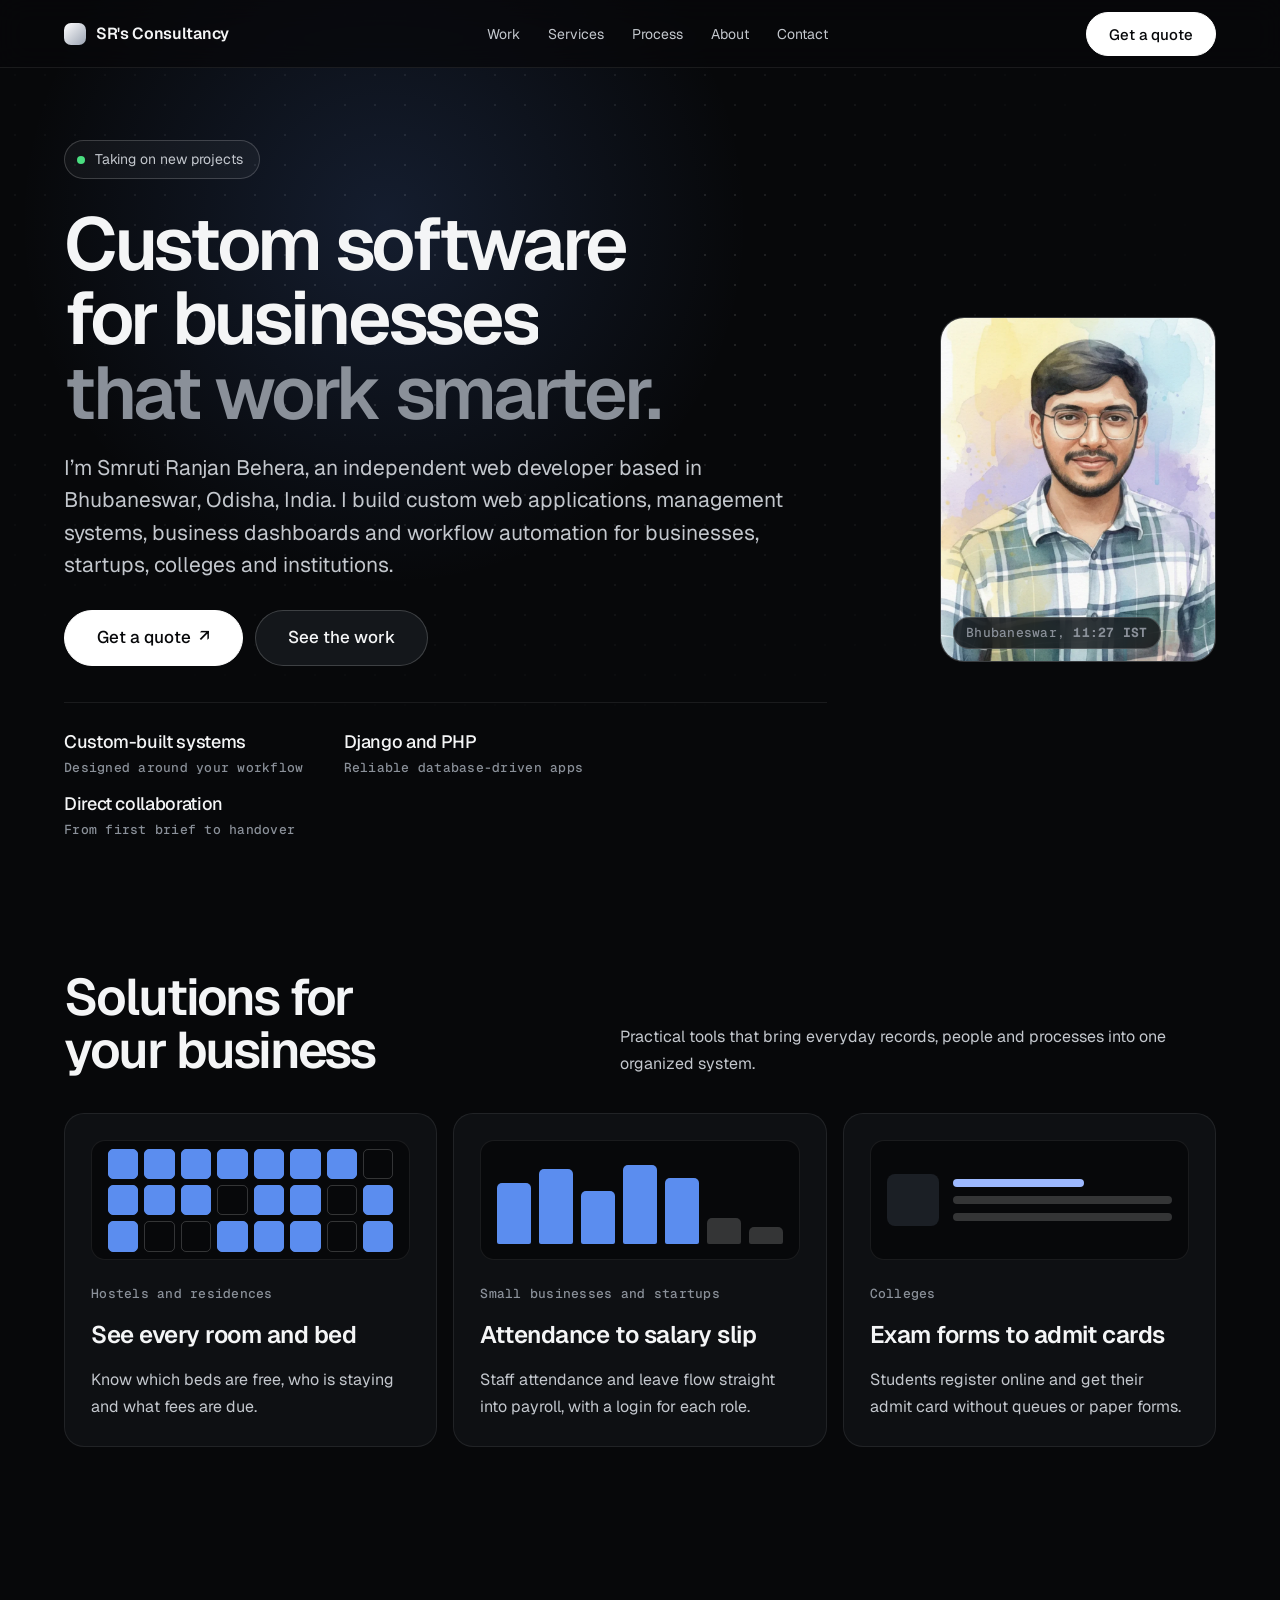
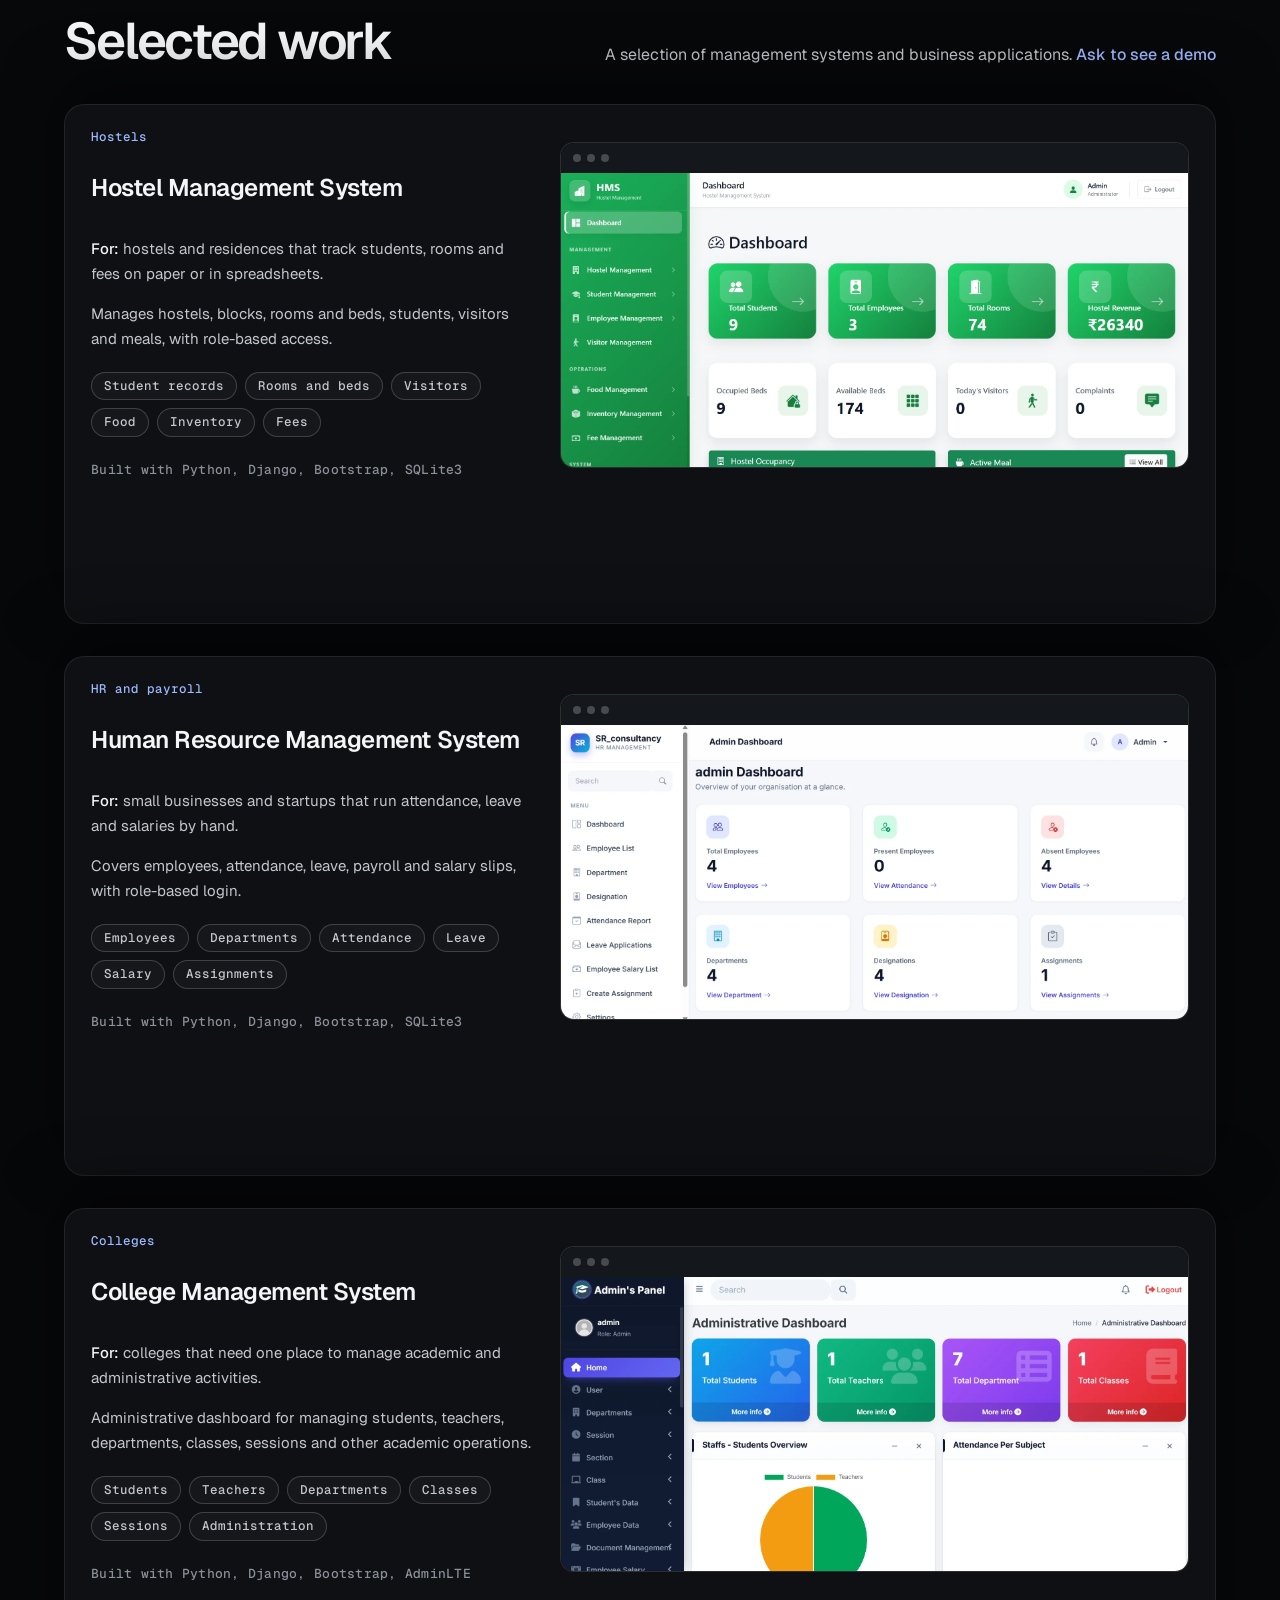
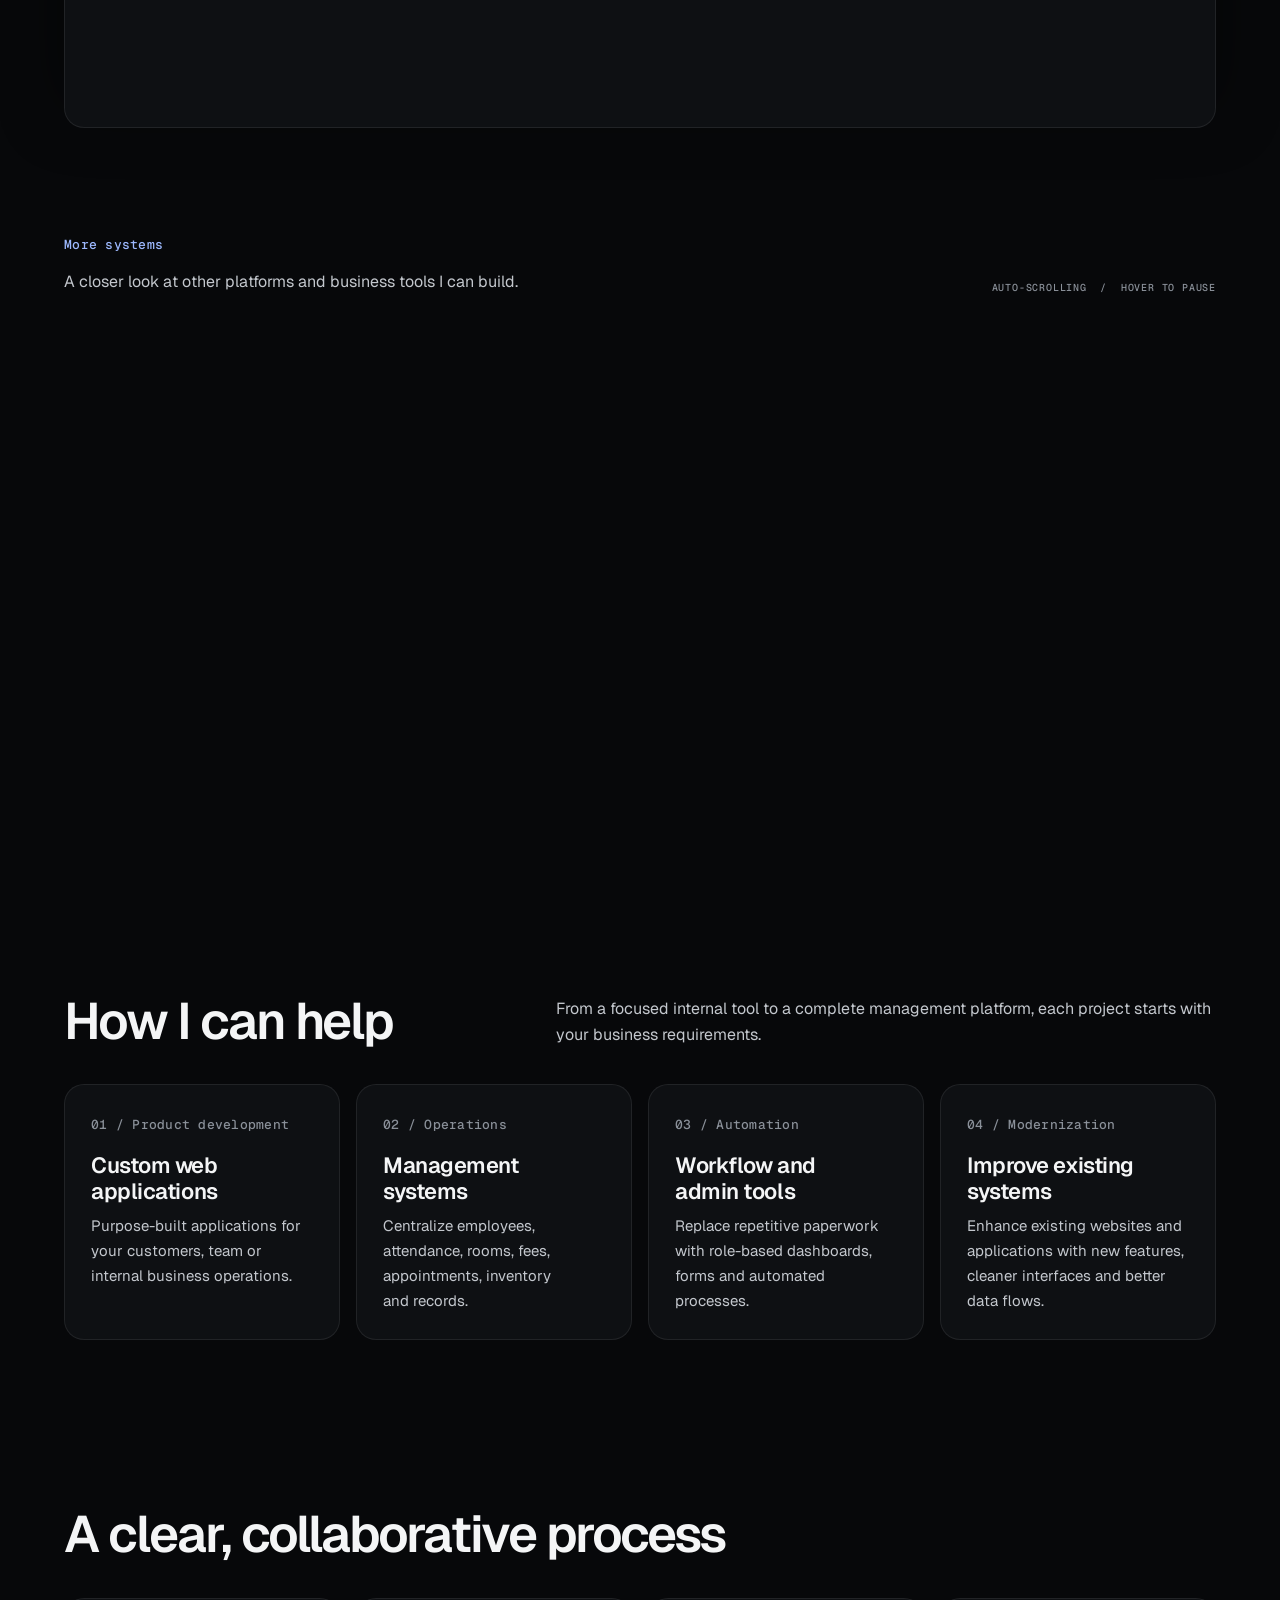
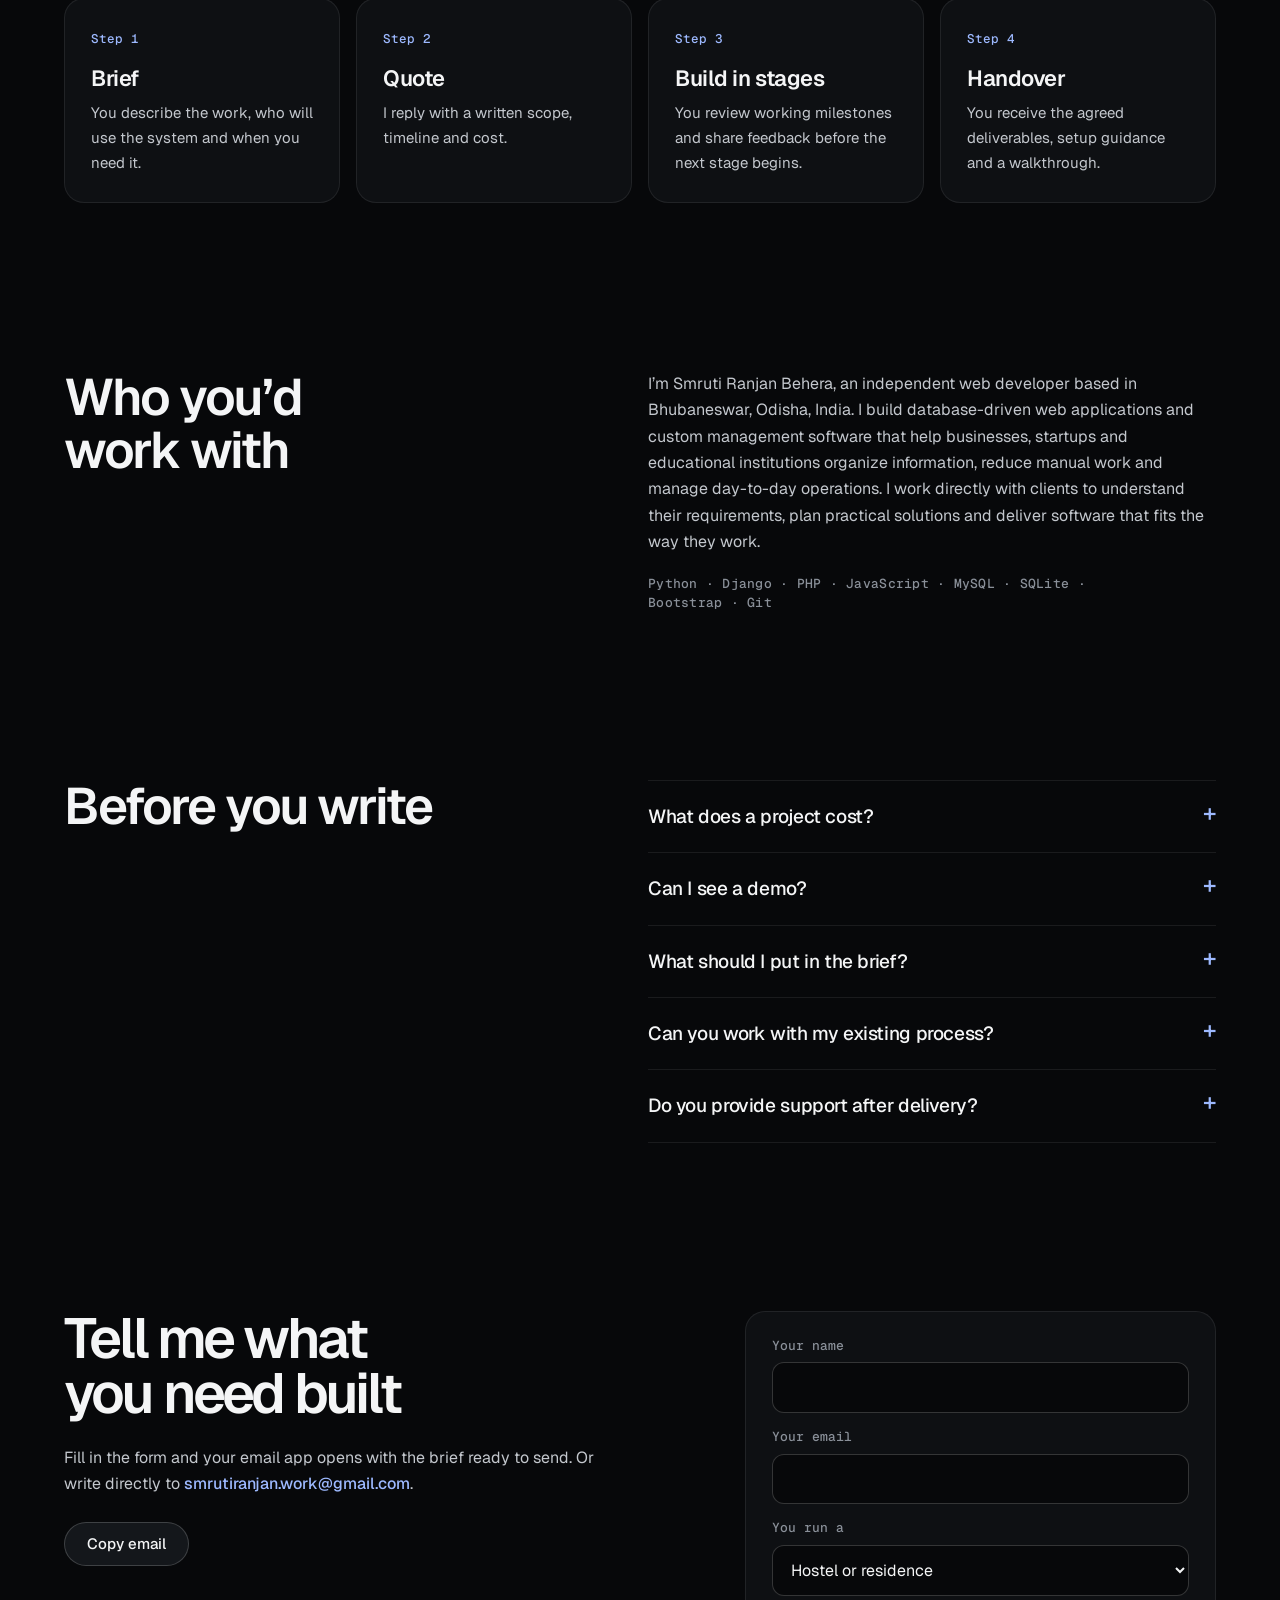
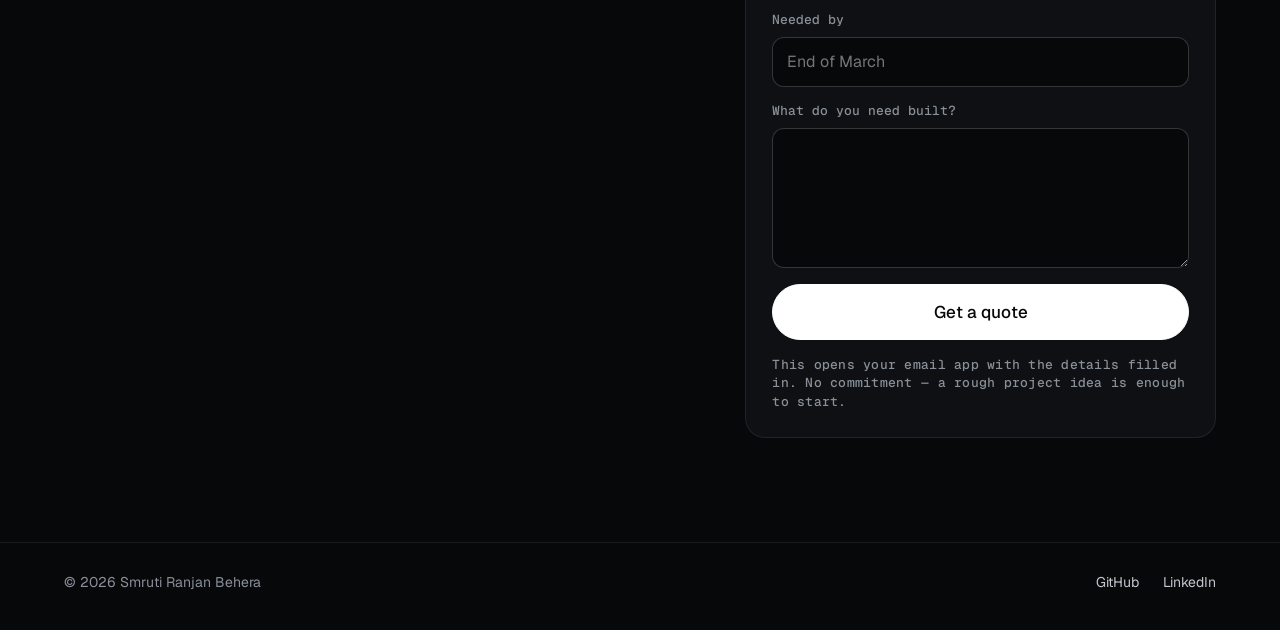
==== commit 7eb473e9: "Change email addresses in index.html Updated email addresses throughout the document to reflect the " ====
--- a/index.html
+++ b/index.html
@@ -38,7 +38,7 @@
       "@type": "Person",
       "@id": "https://smruti030.github.io/#person",
       "url": "https://smruti030.github.io/",
-      "email": "smrutiranjanbehera834@gmail.com",
+      "email": "smrutiranjan.work@gmail.com",
       "image": "https://smruti030.github.io/images/portrait.webp",
       "name": "Smruti Ranjan Behera",
       "jobTitle": "Independent Web Developer",
@@ -72,7 +72,7 @@
       "@type": "ProfessionalService",
       "@id": "https://smruti030.github.io/#service",
       "url": "https://smruti030.github.io/",
-      "email": "smrutiranjanbehera834@gmail.com",
+      "email": "smrutiranjan.work@gmail.com",
       "image": "https://smruti030.github.io/share.jpg",
       "name": "SR's Consultancy",
       "description": "Independent custom web development and business software services by Smruti Ranjan Behera.",
@@ -144,7 +144,7 @@
 </div></section>
 
 <section class="block" id="work"><div class="wrap">
-  <div class="head rv"><div><h2>Selected work</h2></div><p>A selection of management systems and business applications. <a class="link" href="mailto:smrutiranjanbehera834@gmail.com?subject=Project%20demo%20request">Ask to see a demo</a></p></div>
+  <div class="head rv"><div><h2>Selected work</h2></div><p>A selection of management systems and business applications. <a class="link" href="mailto:smrutiranjan.work@gmail.com?subject=Project%20demo%20request">Ask to see a demo</a></p></div>
   <div class="stack">
     <article class="card proj rv"><div class="grid">
       <div class="proj__text"><span class="num">Hostels</span><h3>Hostel Management System</h3>
@@ -274,9 +274,9 @@
 
 <section class="contact" id="contact"><div class="wrap grid">
   <div class="rv" style="grid-column:1/span 6"><h2>Tell me what you need built</h2>
-    <p style="margin:24px 0">Fill in the form and your email app opens with the brief ready to send. Or write directly to <a class="link" href="mailto:smrutiranjanbehera834@gmail.com">smrutiranjanbehera834@gmail.com</a>.</p>
+    <p style="margin:24px 0">Fill in the form and your email app opens with the brief ready to send. Or write directly to <a class="link" href="mailto:smrutiranjan.work@gmail.com">smrutiranjan.work@gmail.com</a>.</p>
     <button class="btn" type="button" id="copy">Copy email</button><span class="status" id="status" role="status"></span></div>
-  <form class="card form rv" id="quote" style="grid-column:8/span 5;--d:80ms" action="mailto:smrutiranjanbehera834@gmail.com?subject=Quote%20request" method="post" enctype="text/plain" aria-describedby="quote-note">
+  <form class="card form rv" id="quote" style="grid-column:8/span 5;--d:80ms" action="mailto:smrutiranjan.work@gmail.com?subject=Quote%20request" method="post" enctype="text/plain" aria-describedby="quote-note">
     <label>Your name<input name="name" required autocomplete="name"></label>
     <label>Your email<input name="email" type="email" required autocomplete="email"></label>
     <label>You run a<select name="type"><option>Hostel or residence</option><option>College</option><option>Small business</option><option>Startup</option><option>Something else</option></select></label>
@@ -291,4 +291,4 @@
 <nav aria-label="Footer"><a href="https://github.com/smruti030" target="_blank" rel="noopener">GitHub<span class="sr"> (opens in a new tab)</span></a><a href="https://www.linkedin.com/in/smruti-ranjan-behera-b1a576214/" target="_blank" rel="noopener">LinkedIn<span class="sr"> (opens in a new tab)</span></a></nav></div></footer>
 <script src="script.js"></script>
 </body>
-</html>+</html>
